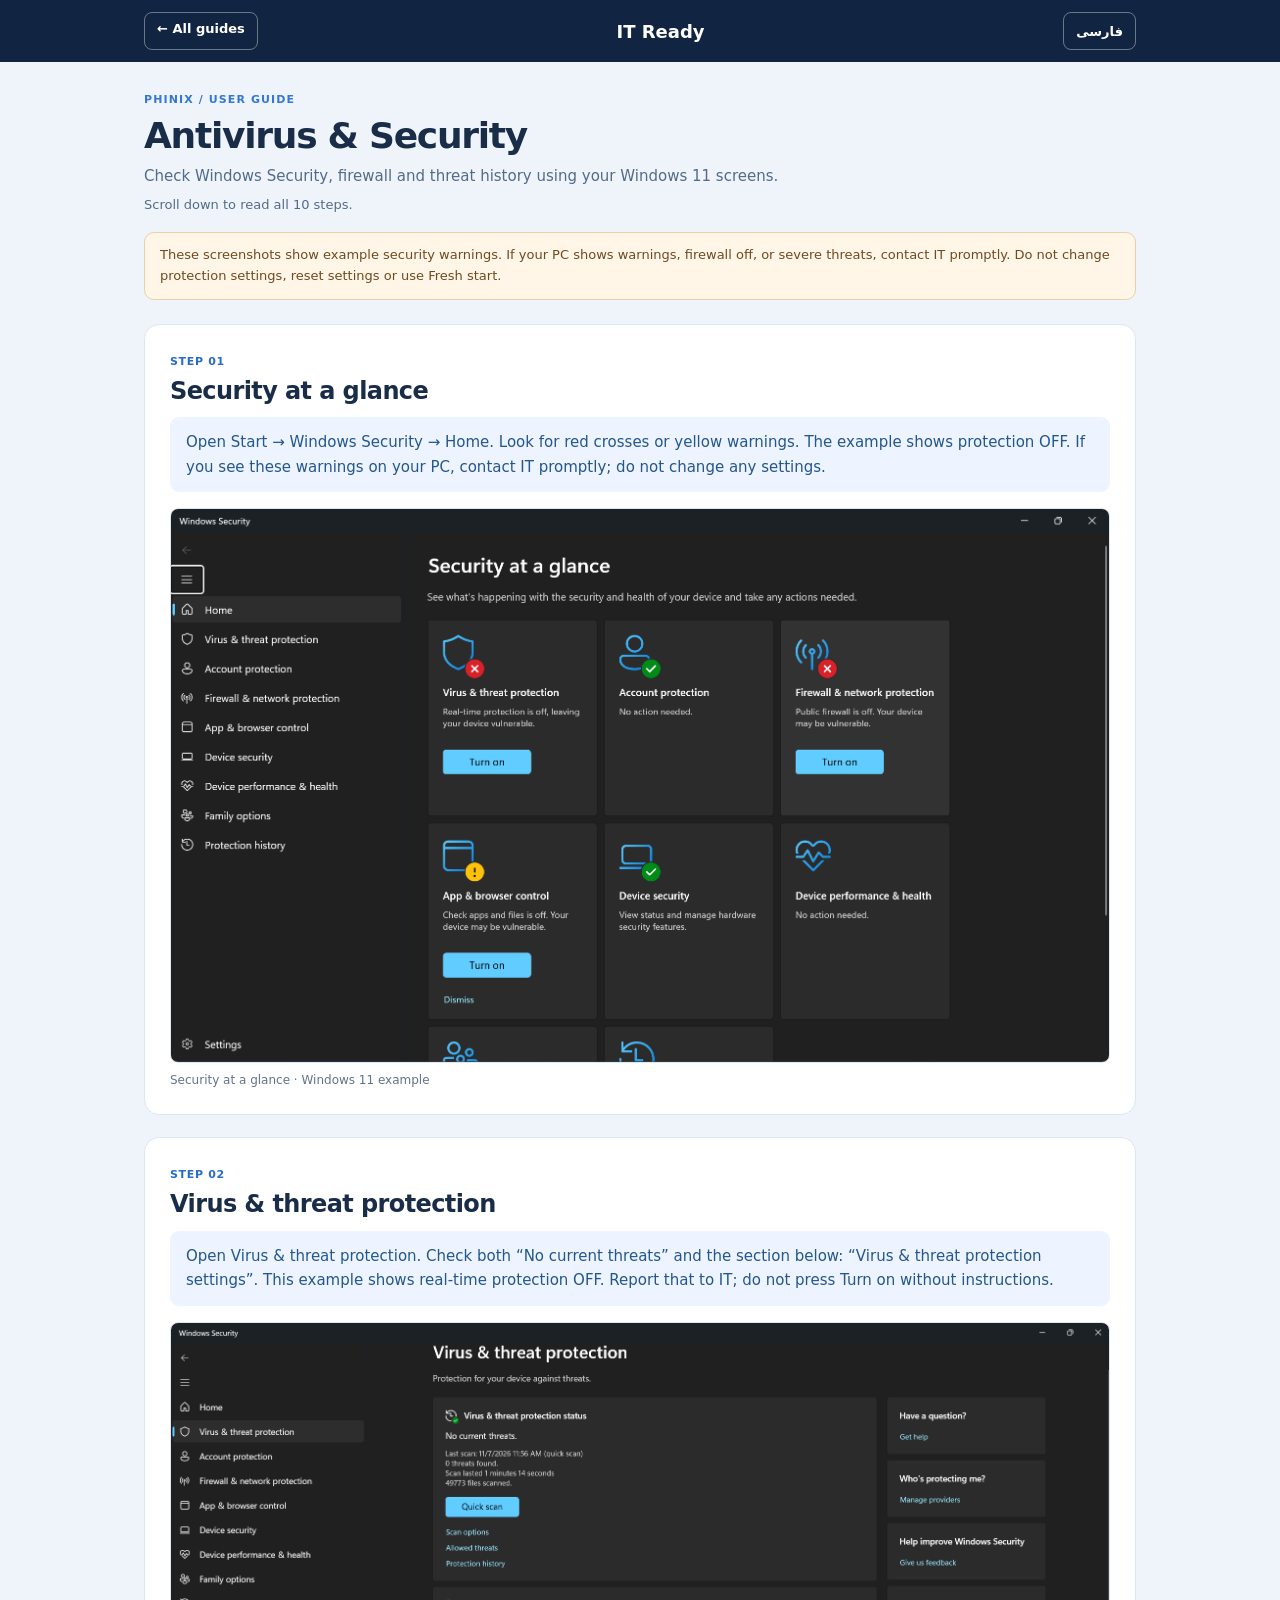
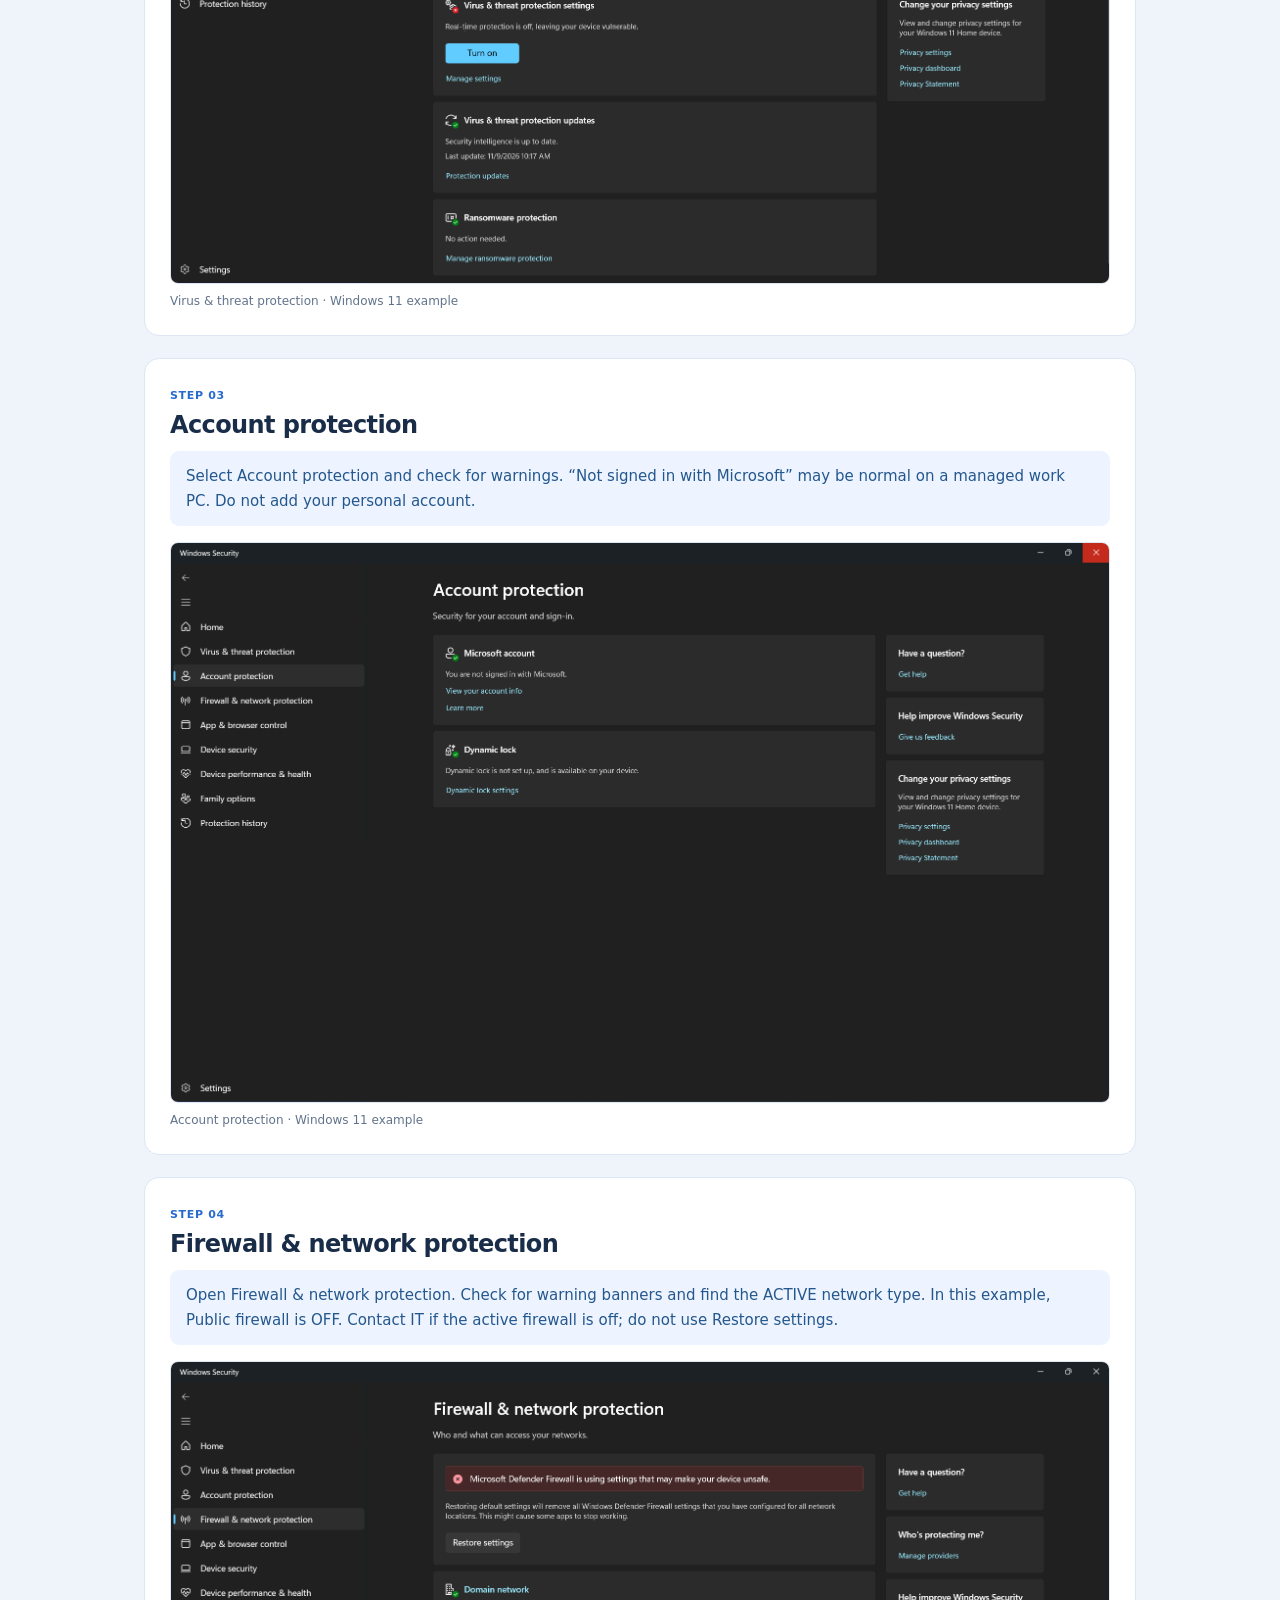
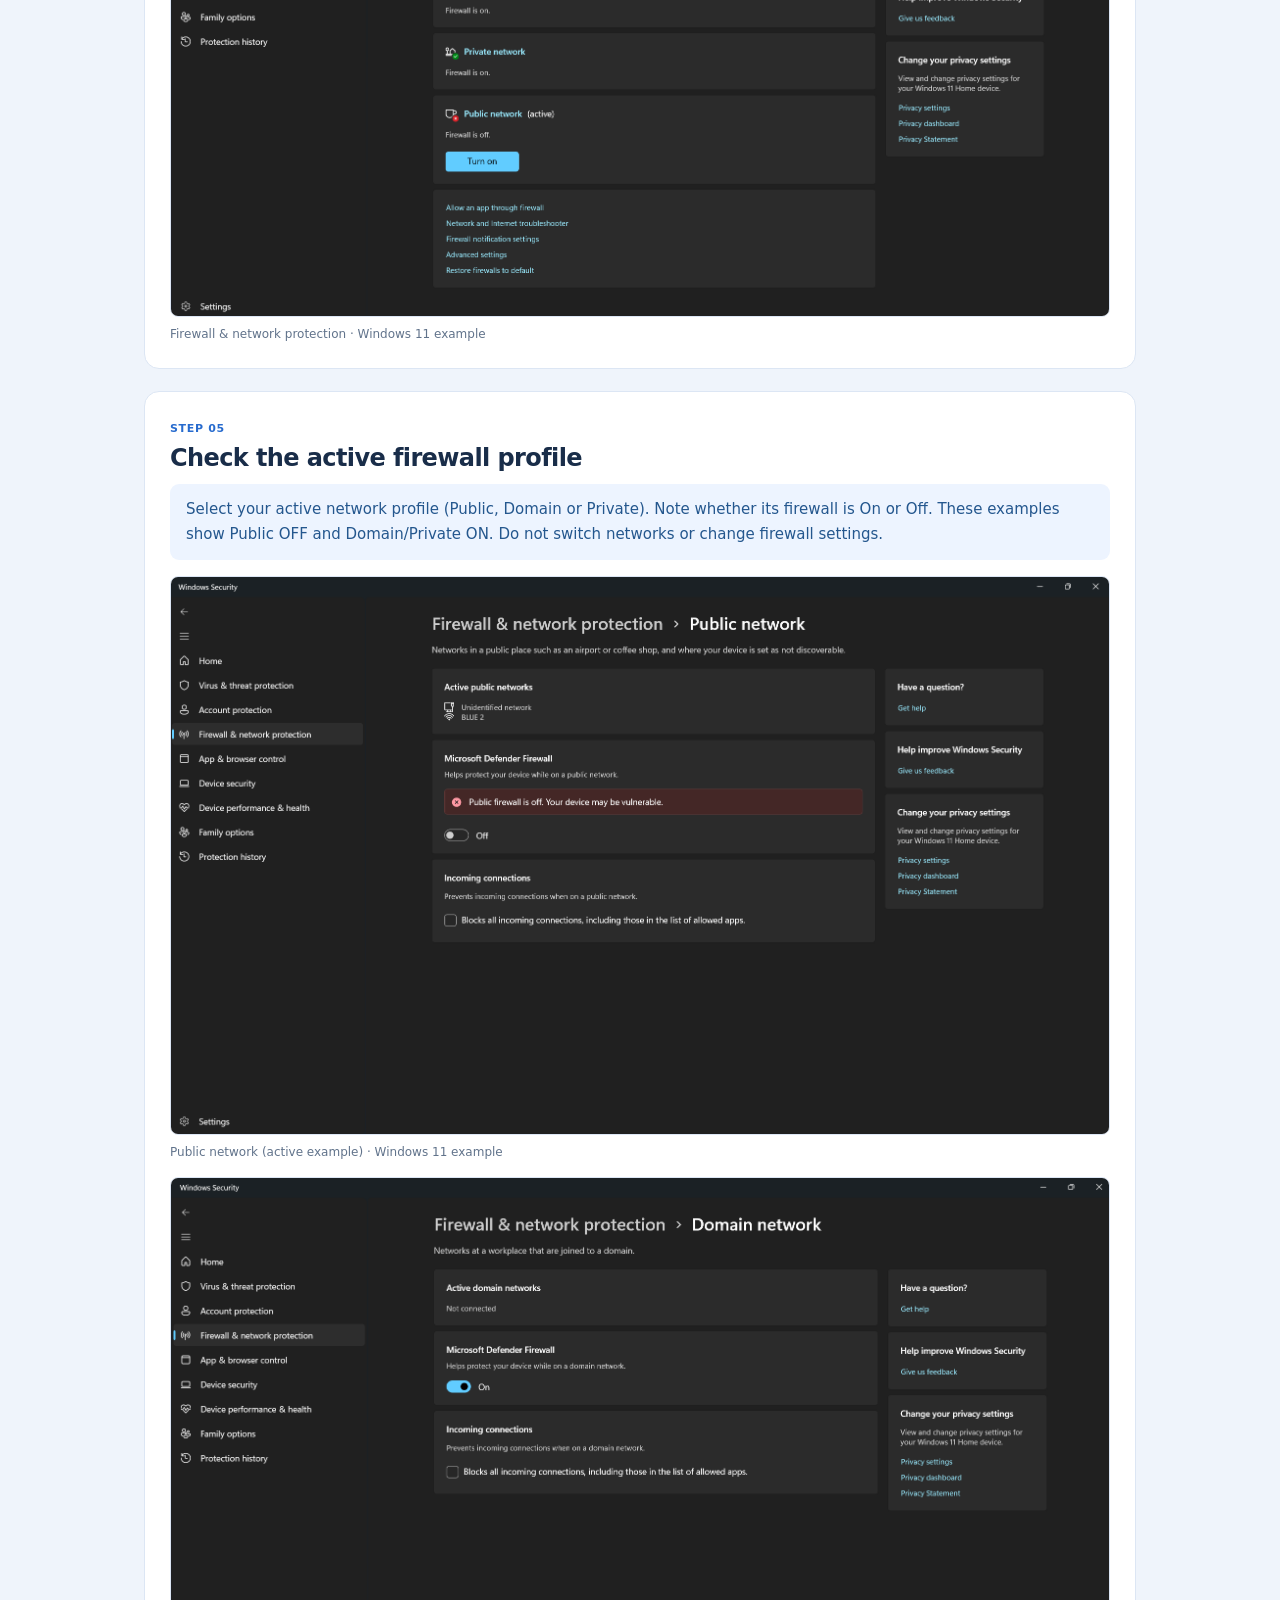
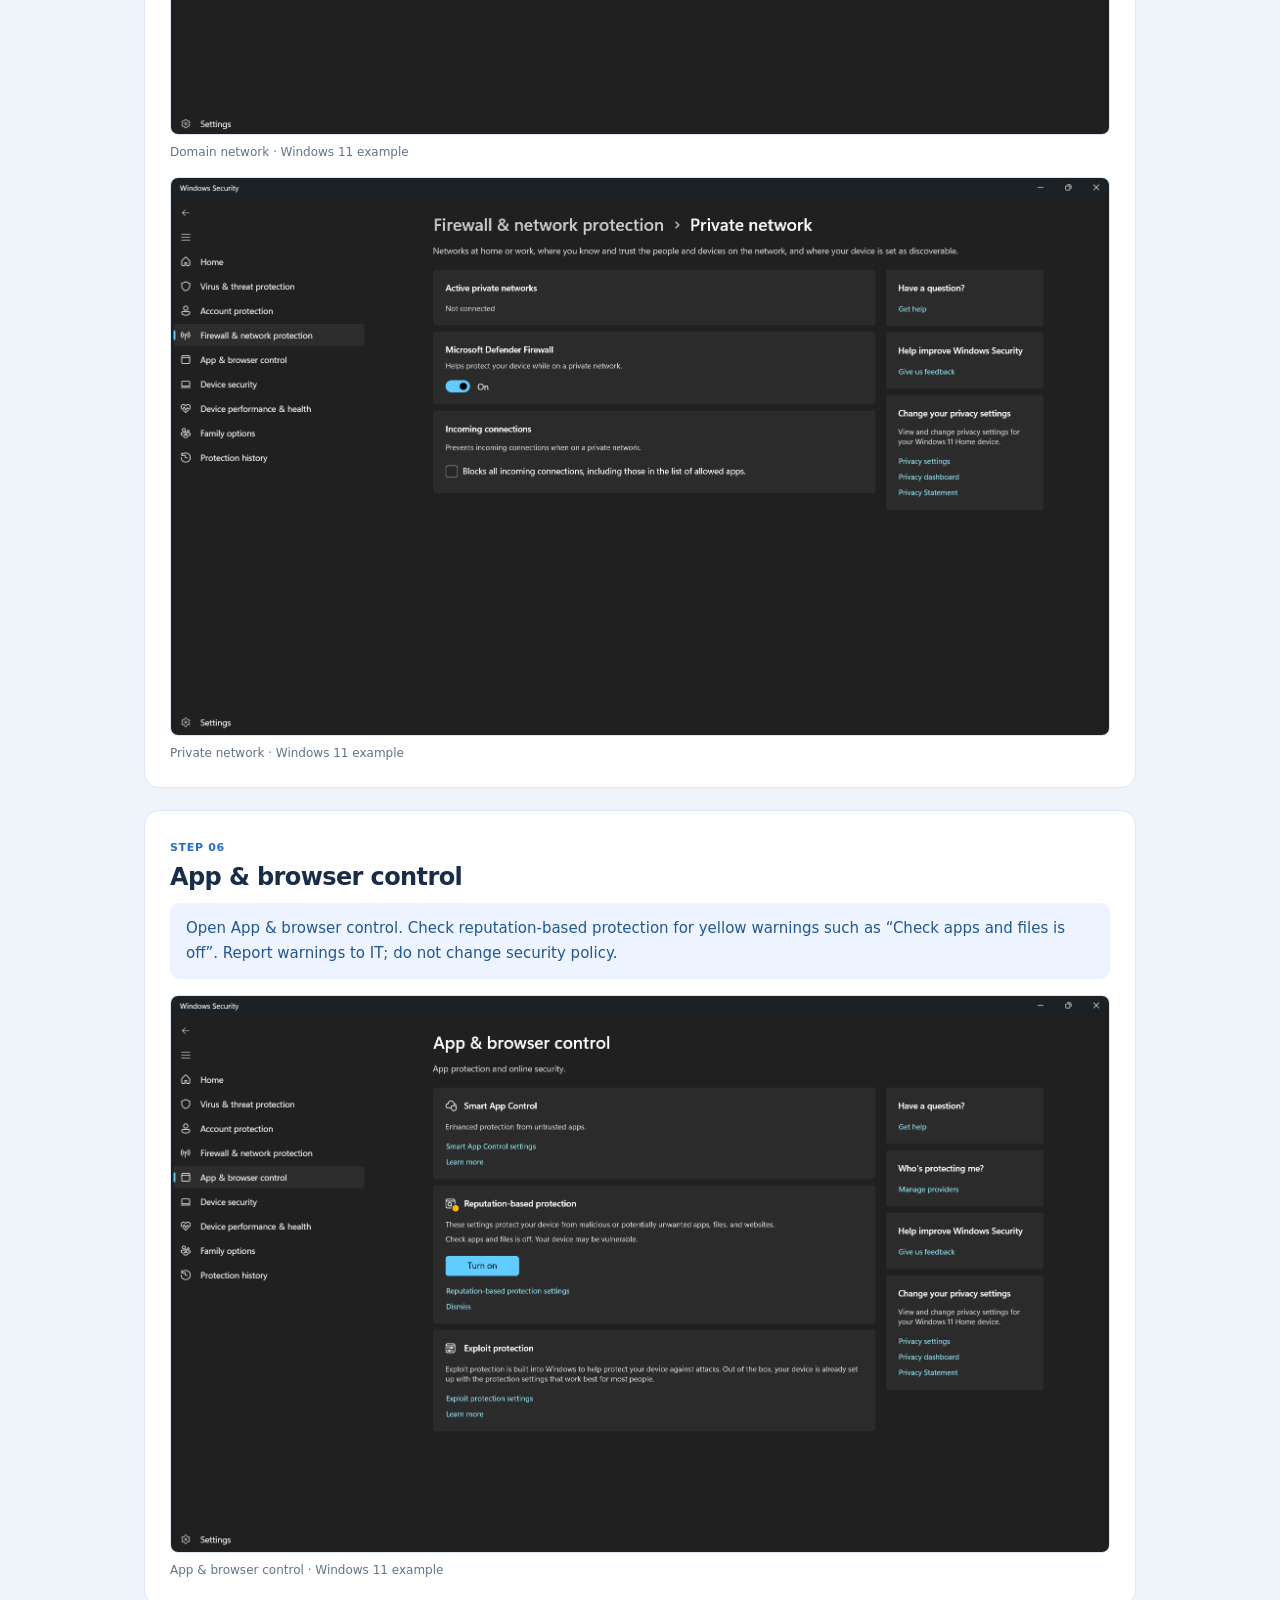
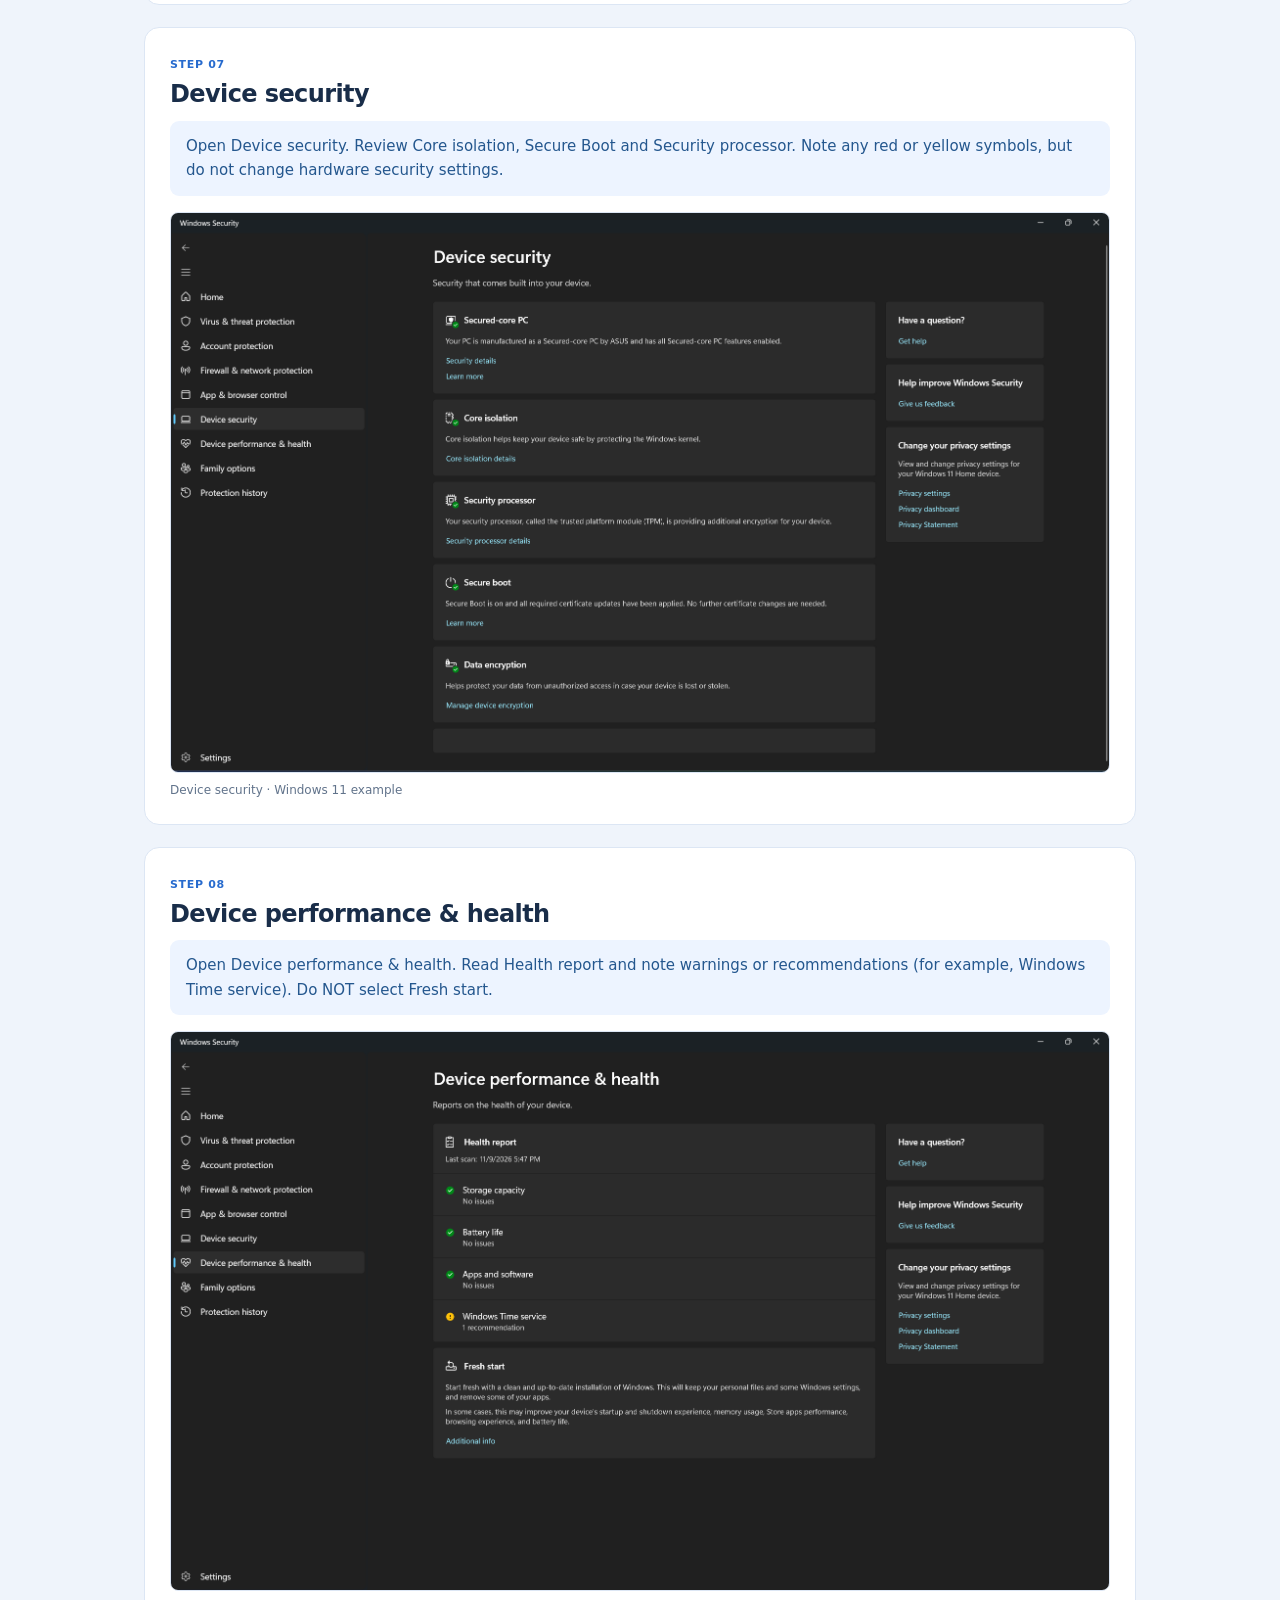
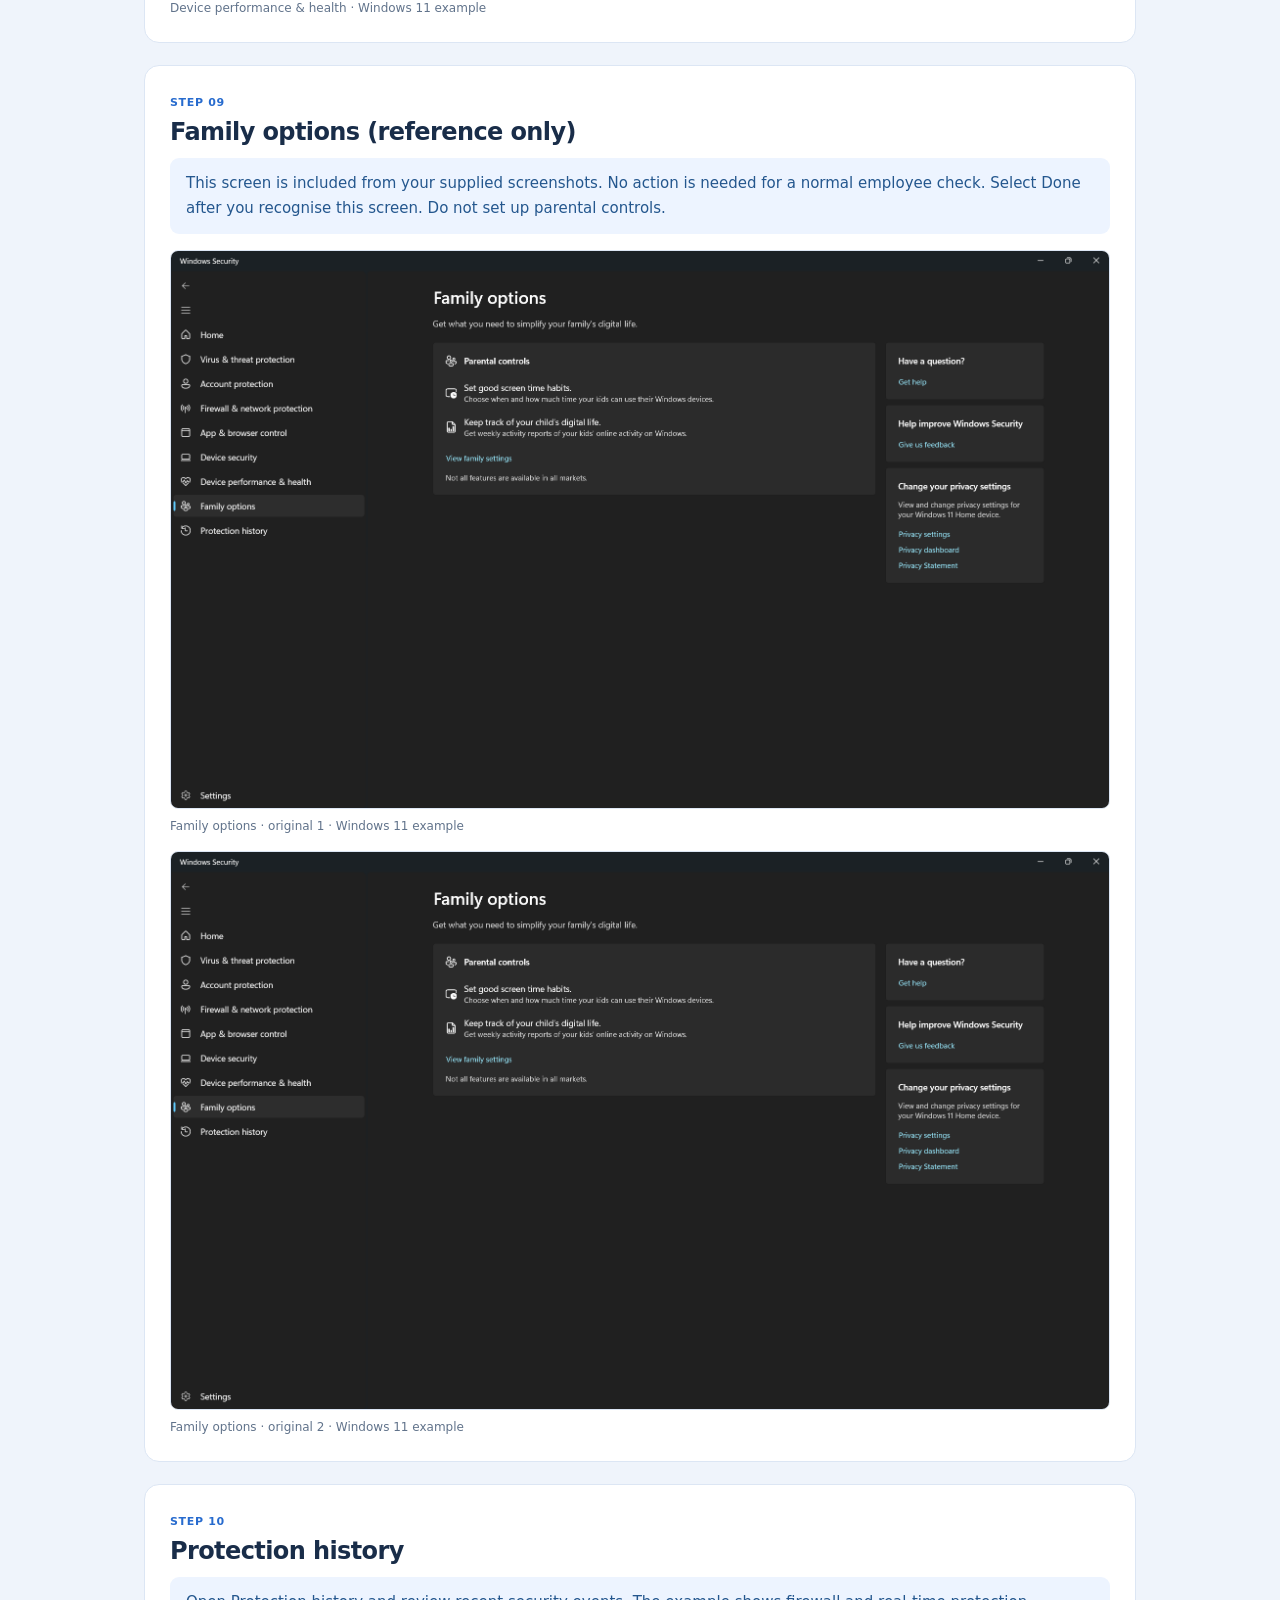
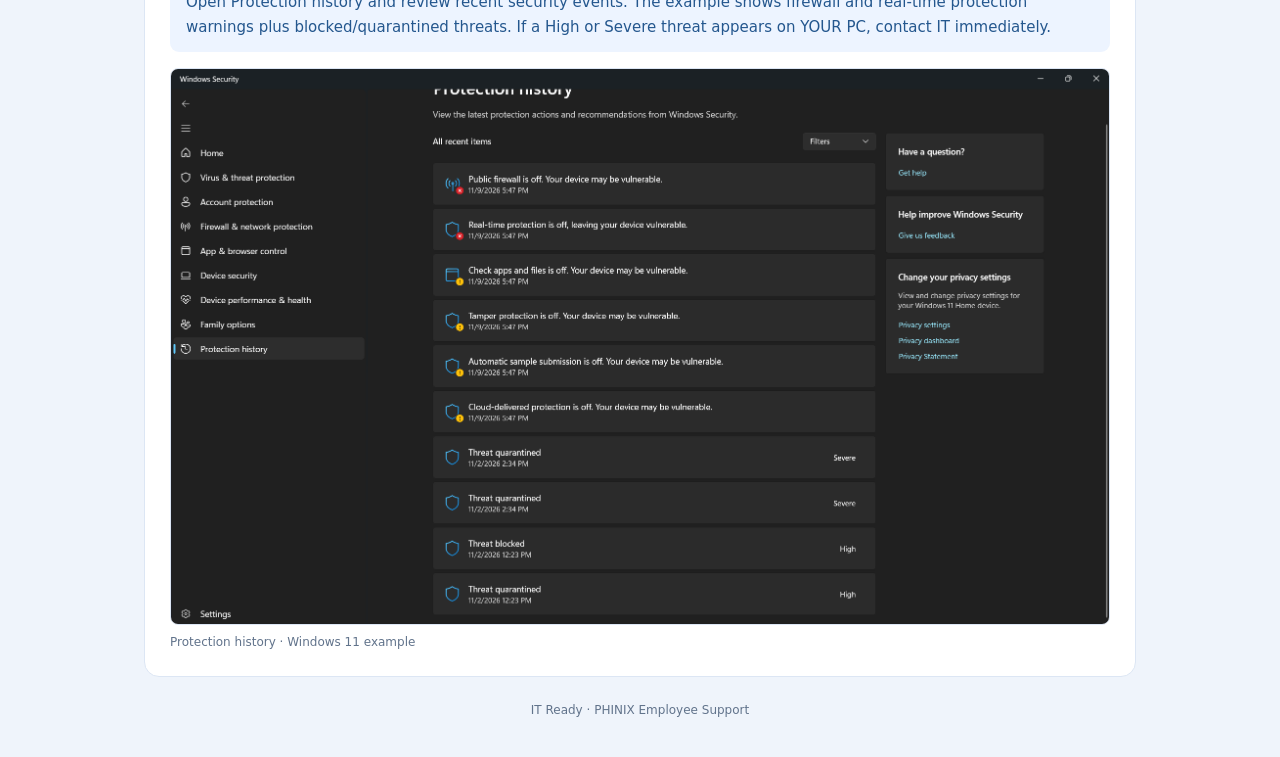
==== defender.html @ 5a4991f9 "Make Outlook and Antivirus continuous bilingual guides and compact the original homepage" ====
<!doctype html>
<html lang="en" dir="ltr">
<head>
<meta charset="utf-8">
<meta name="viewport" content="width=device-width,initial-scale=1">
<meta name="theme-color" content="#112543">
<title>Antivirus &amp; Security · IT Ready</title>
<link rel="icon" href="./favicon.svg" type="image/svg+xml">
<link rel="stylesheet" href="./reading-guide.css?v=20261110-reading">
<script src="./reading-guide.js?v=20261110-reading" defer></script>
</head>
<body>
<header class="top"><div class="topinner">
  <a class="backlink" href="./?v=20261110-reading" data-en="← All guides" data-fa="همه راهنماها →">← All guides</a>
  <span class="topbrand">IT Ready</span>
  <button type="button" id="localeBtn" class="toggle" aria-label="Switch to Farsi">فارسی</button>
</div></header>
<main class="wrap">
  <div class="pagelead">
    <span class="eyebrow" data-en="PHINIX / USER GUIDE" data-fa="PHINIX / راهنمای کاربران">PHINIX / USER GUIDE</span>
    <h1 class="" data-en="Antivirus &amp; Security" data-fa="آنتی ویروس و امنیت ویندوز">Antivirus &amp; Security</h1>
    <p class="subtitle" data-en="Check Windows Security, firewall and threat history using your Windows 11 screens." data-fa="بررسی امنیت ویندوز، فایروال و سابقه تهدیدها با تصاویر واقعی ویندوز ۱۱">Check Windows Security, firewall and threat history using your Windows 11 screens.</p>
    <p class="reading-note" data-en="Scroll down to read all 10 steps." data-fa="برای خواندن همه 10 مرحله، صفحه را به پایین پیمایش کنید.">Scroll down to read all 10 steps.</p>
    <p class="security-note" data-en="These screenshots show example security warnings. If your PC shows warnings, firewall off, or severe threats, contact IT promptly. Do not change protection settings, reset settings or use Fresh start." data-fa="این تصاویر نمونه هشدارهای امنیتی هستند. اگر دستگاه شما هشدار، فایروال خاموش یا تهدید شدید نشان می‌دهد، سریعاً با IT تماس بگیرید. تنظیمات حفاظت را تغییر ندهید، تنظیمات را بازنشانی نکنید و از Fresh start استفاده نکنید.">These screenshots show example security warnings. If your PC shows warnings, firewall off, or severe threats, contact IT promptly. Do not change protection settings, reset settings or use Fresh start.</p>
  </div>
  <section class="guide-step" aria-labelledby="step-1">
  <span class="step-number" data-en="STEP 01" data-fa="مرحله 1">STEP 01</span>
  <h2 id="step-1" data-en="Security at a glance" data-fa="نمای کلی امنیت">Security at a glance</h2>
  <p class="step-action" data-en="Open Start → Windows Security → Home. Look for red crosses or yellow warnings. The example shows protection OFF. If you see these warnings on your PC, contact IT promptly; do not change any settings." data-fa="از Start برنامه Windows Security را باز کنید و به Home بروید. ضربدر قرمز و هشدار زرد را بررسی کنید. در این تصویر حفاظت خاموش است. اگر این هشدارها را روی دستگاه خود می‌بینید، سریعاً به IT اطلاع دهید و هیچ تنظیمی را تغییر ندهید.">Open Start → Windows Security → Home. Look for red crosses or yellow warnings. The example shows protection OFF. If you see these warnings on your PC, contact IT promptly; do not change any settings.</p>
  
  <figure>
  <img class="screenshot" src="./guide-images/defender-0.webp" alt="Security at a glance" data-alt-en="Security at a glance" data-alt-fa="نمای کلی امنیت" width="1915" height="1129" decoding="async">
  <figcaption class="" data-en="Security at a glance · Windows 11 example" data-fa="نمای کلی امنیت · نمونه ویندوز ۱۱">Security at a glance · Windows 11 example</figcaption>
</figure>
</section>
<section class="guide-step" aria-labelledby="step-2">
  <span class="step-number" data-en="STEP 02" data-fa="مرحله 2">STEP 02</span>
  <h2 id="step-2" data-en="Virus &amp; threat protection" data-fa="حفاظت در برابر ویروس">Virus &amp; threat protection</h2>
  <p class="step-action" data-en="Open Virus &amp; threat protection. Check both “No current threats” and the section below: “Virus &amp; threat protection settings”. This example shows real-time protection OFF. Report that to IT; do not press Turn on without instructions." data-fa="بخش Virus &amp; threat protection را باز کنید. هم «No current threats» و هم بخش «Virus &amp; threat protection settings» را بررسی کنید. در تصویر، Real-time protection خاموش است. به IT گزارش دهید و بدون راهنمایی گزینه Turn on را نزنید.">Open Virus &amp; threat protection. Check both “No current threats” and the section below: “Virus &amp; threat protection settings”. This example shows real-time protection OFF. Report that to IT; do not press Turn on without instructions.</p>
  
  <figure>
  <img class="screenshot" src="./guide-images/defender-1.webp" alt="Virus &amp; threat protection" data-alt-en="Virus &amp; threat protection" data-alt-fa="حفاظت در برابر ویروس" width="1911" height="1140" decoding="async">
  <figcaption class="" data-en="Virus &amp; threat protection · Windows 11 example" data-fa="حفاظت در برابر ویروس · نمونه ویندوز ۱۱">Virus &amp; threat protection · Windows 11 example</figcaption>
</figure>
</section>
<section class="guide-step" aria-labelledby="step-3">
  <span class="step-number" data-en="STEP 03" data-fa="مرحله 3">STEP 03</span>
  <h2 id="step-3" data-en="Account protection" data-fa="امنیت حساب کاربری">Account protection</h2>
  <p class="step-action" data-en="Select Account protection and check for warnings. “Not signed in with Microsoft” may be normal on a managed work PC. Do not add your personal account." data-fa="Account protection را باز کنید و هشدارها را بررسی کنید. پیام «Not signed in with Microsoft» ممکن است در سیستم سازمانی عادی باشد. حساب شخصی اضافه نکنید.">Select Account protection and check for warnings. “Not signed in with Microsoft” may be normal on a managed work PC. Do not add your personal account.</p>
  
  <figure>
  <img class="screenshot" src="./guide-images/defender-2.webp" alt="Account protection" data-alt-en="Account protection" data-alt-fa="امنیت حساب کاربری" width="1917" height="1141" decoding="async">
  <figcaption class="" data-en="Account protection · Windows 11 example" data-fa="امنیت حساب کاربری · نمونه ویندوز ۱۱">Account protection · Windows 11 example</figcaption>
</figure>
</section>
<section class="guide-step" aria-labelledby="step-4">
  <span class="step-number" data-en="STEP 04" data-fa="مرحله 4">STEP 04</span>
  <h2 id="step-4" data-en="Firewall &amp; network protection" data-fa="فایروال و حفاظت شبکه">Firewall &amp; network protection</h2>
  <p class="step-action" data-en="Open Firewall &amp; network protection. Check for warning banners and find the ACTIVE network type. In this example, Public firewall is OFF. Contact IT if the active firewall is off; do not use Restore settings." data-fa="بخش Firewall &amp; network protection را باز کنید. هشدارها و نوع شبکه فعال را بررسی کنید. در این تصویر فایروال Public خاموش است. در صورت خاموش بودن فایروال فعال به IT اطلاع دهید؛ Restore settings را انتخاب نکنید.">Open Firewall &amp; network protection. Check for warning banners and find the ACTIVE network type. In this example, Public firewall is OFF. Contact IT if the active firewall is off; do not use Restore settings.</p>
  
  <figure>
  <img class="screenshot" src="./guide-images/defender-3.webp" alt="Firewall &amp; network protection" data-alt-en="Firewall &amp; network protection" data-alt-fa="فایروال و حفاظت شبکه" width="1917" height="1132" decoding="async">
  <figcaption class="" data-en="Firewall &amp; network protection · Windows 11 example" data-fa="فایروال و حفاظت شبکه · نمونه ویندوز ۱۱">Firewall &amp; network protection · Windows 11 example</figcaption>
</figure>
</section>
<section class="guide-step" aria-labelledby="step-5">
  <span class="step-number" data-en="STEP 05" data-fa="مرحله 5">STEP 05</span>
  <h2 id="step-5" data-en="Check the active firewall profile" data-fa="بررسی فایروال شبکه فعال">Check the active firewall profile</h2>
  <p class="step-action" data-en="Select your active network profile (Public, Domain or Private). Note whether its firewall is On or Off. These examples show Public OFF and Domain/Private ON. Do not switch networks or change firewall settings." data-fa="پروفایل شبکه فعال (Public، Domain یا Private) را بررسی کنید و روشن یا خاموش بودن فایروال را یادداشت کنید. در تصاویر Public خاموش و Domain/Private روشن است. شبکه یا تنظیمات فایروال را تغییر ندهید.">Select your active network profile (Public, Domain or Private). Note whether its firewall is On or Off. These examples show Public OFF and Domain/Private ON. Do not switch networks or change firewall settings.</p>
  
  <figure>
  <img class="screenshot" src="./guide-images/defender-6.webp" alt="Public network (active example)" data-alt-en="Public network (active example)" data-alt-fa="شبکه Public" width="1915" height="1138" decoding="async">
  <figcaption class="" data-en="Public network (active example) · Windows 11 example" data-fa="شبکه Public · نمونه ویندوز ۱۱">Public network (active example) · Windows 11 example</figcaption>
</figure>
<figure>
  <img class="screenshot" src="./guide-images/defender-4.webp" alt="Domain network" data-alt-en="Domain network" data-alt-fa="شبکه Domain" width="1911" height="1132" decoding="async">
  <figcaption class="" data-en="Domain network · Windows 11 example" data-fa="شبکه Domain · نمونه ویندوز ۱۱">Domain network · Windows 11 example</figcaption>
</figure>
<figure>
  <img class="screenshot" src="./guide-images/defender-5.webp" alt="Private network" data-alt-en="Private network" data-alt-fa="شبکه Private" width="1917" height="1138" decoding="async">
  <figcaption class="" data-en="Private network · Windows 11 example" data-fa="شبکه Private · نمونه ویندوز ۱۱">Private network · Windows 11 example</figcaption>
</figure>
</section>
<section class="guide-step" aria-labelledby="step-6">
  <span class="step-number" data-en="STEP 06" data-fa="مرحله 6">STEP 06</span>
  <h2 id="step-6" data-en="App &amp; browser control" data-fa="کنترل برنامه و مرورگر">App &amp; browser control</h2>
  <p class="step-action" data-en="Open App &amp; browser control. Check reputation-based protection for yellow warnings such as “Check apps and files is off”. Report warnings to IT; do not change security policy." data-fa="App &amp; browser control را باز کنید. هشدارهای زرد مثل «Check apps and files is off» را بررسی کنید. هشدارها را به IT گزارش دهید و تنظیمات امنیتی را تغییر ندهید.">Open App &amp; browser control. Check reputation-based protection for yellow warnings such as “Check apps and files is off”. Report warnings to IT; do not change security policy.</p>
  
  <figure>
  <img class="screenshot" src="./guide-images/defender-7.webp" alt="App &amp; browser control" data-alt-en="App &amp; browser control" data-alt-fa="کنترل برنامه و مرورگر" width="1917" height="1138" decoding="async">
  <figcaption class="" data-en="App &amp; browser control · Windows 11 example" data-fa="کنترل برنامه و مرورگر · نمونه ویندوز ۱۱">App &amp; browser control · Windows 11 example</figcaption>
</figure>
</section>
<section class="guide-step" aria-labelledby="step-7">
  <span class="step-number" data-en="STEP 07" data-fa="مرحله 7">STEP 07</span>
  <h2 id="step-7" data-en="Device security" data-fa="امنیت دستگاه">Device security</h2>
  <p class="step-action" data-en="Open Device security. Review Core isolation, Secure Boot and Security processor. Note any red or yellow symbols, but do not change hardware security settings." data-fa="Device security را باز کنید و Core isolation و Secure Boot و Security processor را بررسی کنید. نمادهای قرمز یا زرد را ثبت کنید اما تنظیمات امنیت سخت‌افزاری را تغییر ندهید.">Open Device security. Review Core isolation, Secure Boot and Security processor. Note any red or yellow symbols, but do not change hardware security settings.</p>
  
  <figure>
  <img class="screenshot" src="./guide-images/defender-8.webp" alt="Device security" data-alt-en="Device security" data-alt-fa="امنیت دستگاه" width="1917" height="1142" decoding="async">
  <figcaption class="" data-en="Device security · Windows 11 example" data-fa="امنیت دستگاه · نمونه ویندوز ۱۱">Device security · Windows 11 example</figcaption>
</figure>
</section>
<section class="guide-step" aria-labelledby="step-8">
  <span class="step-number" data-en="STEP 08" data-fa="مرحله 8">STEP 08</span>
  <h2 id="step-8" data-en="Device performance &amp; health" data-fa="عملکرد و سلامت دستگاه">Device performance &amp; health</h2>
  <p class="step-action" data-en="Open Device performance &amp; health. Read Health report and note warnings or recommendations (for example, Windows Time service). Do NOT select Fresh start." data-fa="Device performance &amp; health را باز کنید. Health report و هشدارهای آن مانند Windows Time service را بررسی کنید. گزینه Fresh start را انتخاب نکنید.">Open Device performance &amp; health. Read Health report and note warnings or recommendations (for example, Windows Time service). Do NOT select Fresh start.</p>
  
  <figure>
  <img class="screenshot" src="./guide-images/defender-9.webp" alt="Device performance &amp; health" data-alt-en="Device performance &amp; health" data-alt-fa="عملکرد و سلامت دستگاه" width="1917" height="1140" decoding="async">
  <figcaption class="" data-en="Device performance &amp; health · Windows 11 example" data-fa="عملکرد و سلامت دستگاه · نمونه ویندوز ۱۱">Device performance &amp; health · Windows 11 example</figcaption>
</figure>
</section>
<section class="guide-step" aria-labelledby="step-9">
  <span class="step-number" data-en="STEP 09" data-fa="مرحله 9">STEP 09</span>
  <h2 id="step-9" data-en="Family options (reference only)" data-fa="گزینه‌های خانواده (فقط برای آشنایی)">Family options (reference only)</h2>
  <p class="step-action" data-en="This screen is included from your supplied screenshots. No action is needed for a normal employee check. Select Done after you recognise this screen. Do not set up parental controls." data-fa="این صفحه از تصاویر ارسالی شما قرار داده شده است. برای بررسی عادی کارمندان نیازی به اقدامی نیست. پس از مشاهده، گزینه Done را انتخاب کنید. کنترل والدین را فعال نکنید.">This screen is included from your supplied screenshots. No action is needed for a normal employee check. Select Done after you recognise this screen. Do not set up parental controls.</p>
  
  <figure>
  <img class="screenshot" src="./guide-images/defender-10.webp" alt="Family options · original 1" data-alt-en="Family options · original 1" data-alt-fa="Family options · تصویر ۱" width="1917" height="1138" decoding="async">
  <figcaption class="" data-en="Family options · original 1 · Windows 11 example" data-fa="Family options · تصویر ۱ · نمونه ویندوز ۱۱">Family options · original 1 · Windows 11 example</figcaption>
</figure>
<figure>
  <img class="screenshot" src="./guide-images/defender-11.webp" alt="Family options · original 2" data-alt-en="Family options · original 2" data-alt-fa="Family options · تصویر ۲" width="1917" height="1138" decoding="async">
  <figcaption class="" data-en="Family options · original 2 · Windows 11 example" data-fa="Family options · تصویر ۲ · نمونه ویندوز ۱۱">Family options · original 2 · Windows 11 example</figcaption>
</figure>
</section>
<section class="guide-step" aria-labelledby="step-10">
  <span class="step-number" data-en="STEP 10" data-fa="مرحله 10">STEP 10</span>
  <h2 id="step-10" data-en="Protection history" data-fa="سابقه حفاظت">Protection history</h2>
  <p class="step-action" data-en="Open Protection history and review recent security events. The example shows firewall and real-time protection warnings plus blocked/quarantined threats. If a High or Severe threat appears on YOUR PC, contact IT immediately." data-fa="Protection history را باز کنید و رویدادهای اخیر امنیتی را بررسی کنید. تصویر شامل هشدار فایروال و آنتی‌ویروس و تهدیدهای مسدودشده است. اگر روی سیستم شما تهدید High یا Severe دیده شد، فوراً به IT اطلاع دهید.">Open Protection history and review recent security events. The example shows firewall and real-time protection warnings plus blocked/quarantined threats. If a High or Severe threat appears on YOUR PC, contact IT immediately.</p>
  
  <figure>
  <img class="screenshot" src="./guide-images/defender-12.webp" alt="Protection history" data-alt-en="Protection history" data-alt-fa="سابقه حفاظت" width="1917" height="1133" decoding="async">
  <figcaption class="" data-en="Protection history · Windows 11 example" data-fa="سابقه حفاظت · نمونه ویندوز ۱۱">Protection history · Windows 11 example</figcaption>
</figure>
</section>
  <footer class="footer" data-en="IT Ready · PHINIX Employee Support" data-fa="IT Ready · پشتیبانی کارکنان PHINIX">IT Ready · PHINIX Employee Support</footer>
</main>
</body>
</html>
---- reading-guide.css ----
:root {
  font-family: "Segoe UI", system-ui, -apple-system, sans-serif;
  color: #192d49;
  background: #eff4fb;
}
* { box-sizing: border-box; }
body { margin: 0; }
button { font: inherit; cursor: pointer; }
a { color: inherit; }
a:focus-visible, button:focus-visible { outline: 3px solid #80b6ff; outline-offset: 3px; }
.top { background: #112543; color: white; }
.topinner {
  max-width: 1040px; margin: auto; padding: 10px 24px; min-height: 62px;
  display: flex; align-items: center; justify-content: space-between; gap: 12px;
}
.topbrand { font-size: 18px; font-weight: 750; }
.backlink, .toggle {
  min-height: 38px; padding: 8px 12px; border: 1px solid #ffffff60;
  border-radius: 8px; background: transparent; color: white;
  text-decoration: none; font-size: 13px; font-weight: 650;
}
.backlink:hover, .toggle:hover { background: #ffffff16; }
.wrap { max-width: 1040px; margin: auto; padding: 26px 24px 40px; }
.pagelead { margin-bottom: 24px; }
.eyebrow { color: #3477d5; font-size: 11px; letter-spacing: .1em; font-weight: 750; }
h1 { font-size: clamp(27px, 3.6vw, 36px); line-height: 1.15; letter-spacing: -.035em; margin: 8px 0; }
.subtitle, .reading-note { color: #526b89; font-size: 15px; line-height: 1.6; margin: 0; }
.reading-note { margin-top: 7px; font-size: 13px; }
.security-note {
  color: #704a20; background: #fff6e7; border: 1px solid #ead0a8;
  padding: 12px 15px; border-radius: 10px; font-size: 13px; line-height: 1.6; margin-top: 16px;
}
.guide-step {
  margin: 0 0 22px; background: white; padding: 25px;
  border: 1px solid #dce6f4; border-radius: 15px;
}
.step-number { color: #276bce; font-size: 11px; letter-spacing: .06em; font-weight: 750; }
h2 { margin: 7px 0 10px; font-size: 24px; letter-spacing: -.025em; line-height: 1.3; }
.step-action {
  color: #24578e; font-size: 15px; line-height: 1.65;
  padding: 13px 16px; background: #edf4ff; border-radius: 9px; margin: 0 0 16px;
}
.optional { color: #617a97; font-size: 13px; line-height: 1.5; margin: -4px 0 16px; }
figure { margin: 16px 0 0; }
.screenshot {
  display: block; max-width: 100%; width: auto; height: auto; margin-inline: auto;
  border: 1px solid #dce6f4; border-radius: 8px;
}
figcaption { color: #61738b; font-size: 12px; line-height: 1.5; margin-top: 8px; }
.footer { color: #61738b; text-align: center; font-size: 12px; margin-top: 26px; }
@media (max-width: 680px) {
  .topinner { padding-inline: 14px; gap: 8px; }
  .backlink, .toggle { padding-inline: 9px; font-size: 12px; }
  .topbrand { font-size: 16px; }
  .wrap { padding: 21px 14px 30px; }
  .guide-step { padding: 17px; margin-bottom: 16px; }
  h2 { font-size: 22px; }
  .step-action { padding: 11px 12px; }
}
@media print {
  :root { background: white; color: black; }
  .top { display: none; }
  .wrap { max-width: none; padding: 0; }
  .guide-step { border: 0; padding: 0; margin-bottom: 25px; }
  h2, .step-action { break-after: avoid; }
  figure { break-inside: avoid; }
}
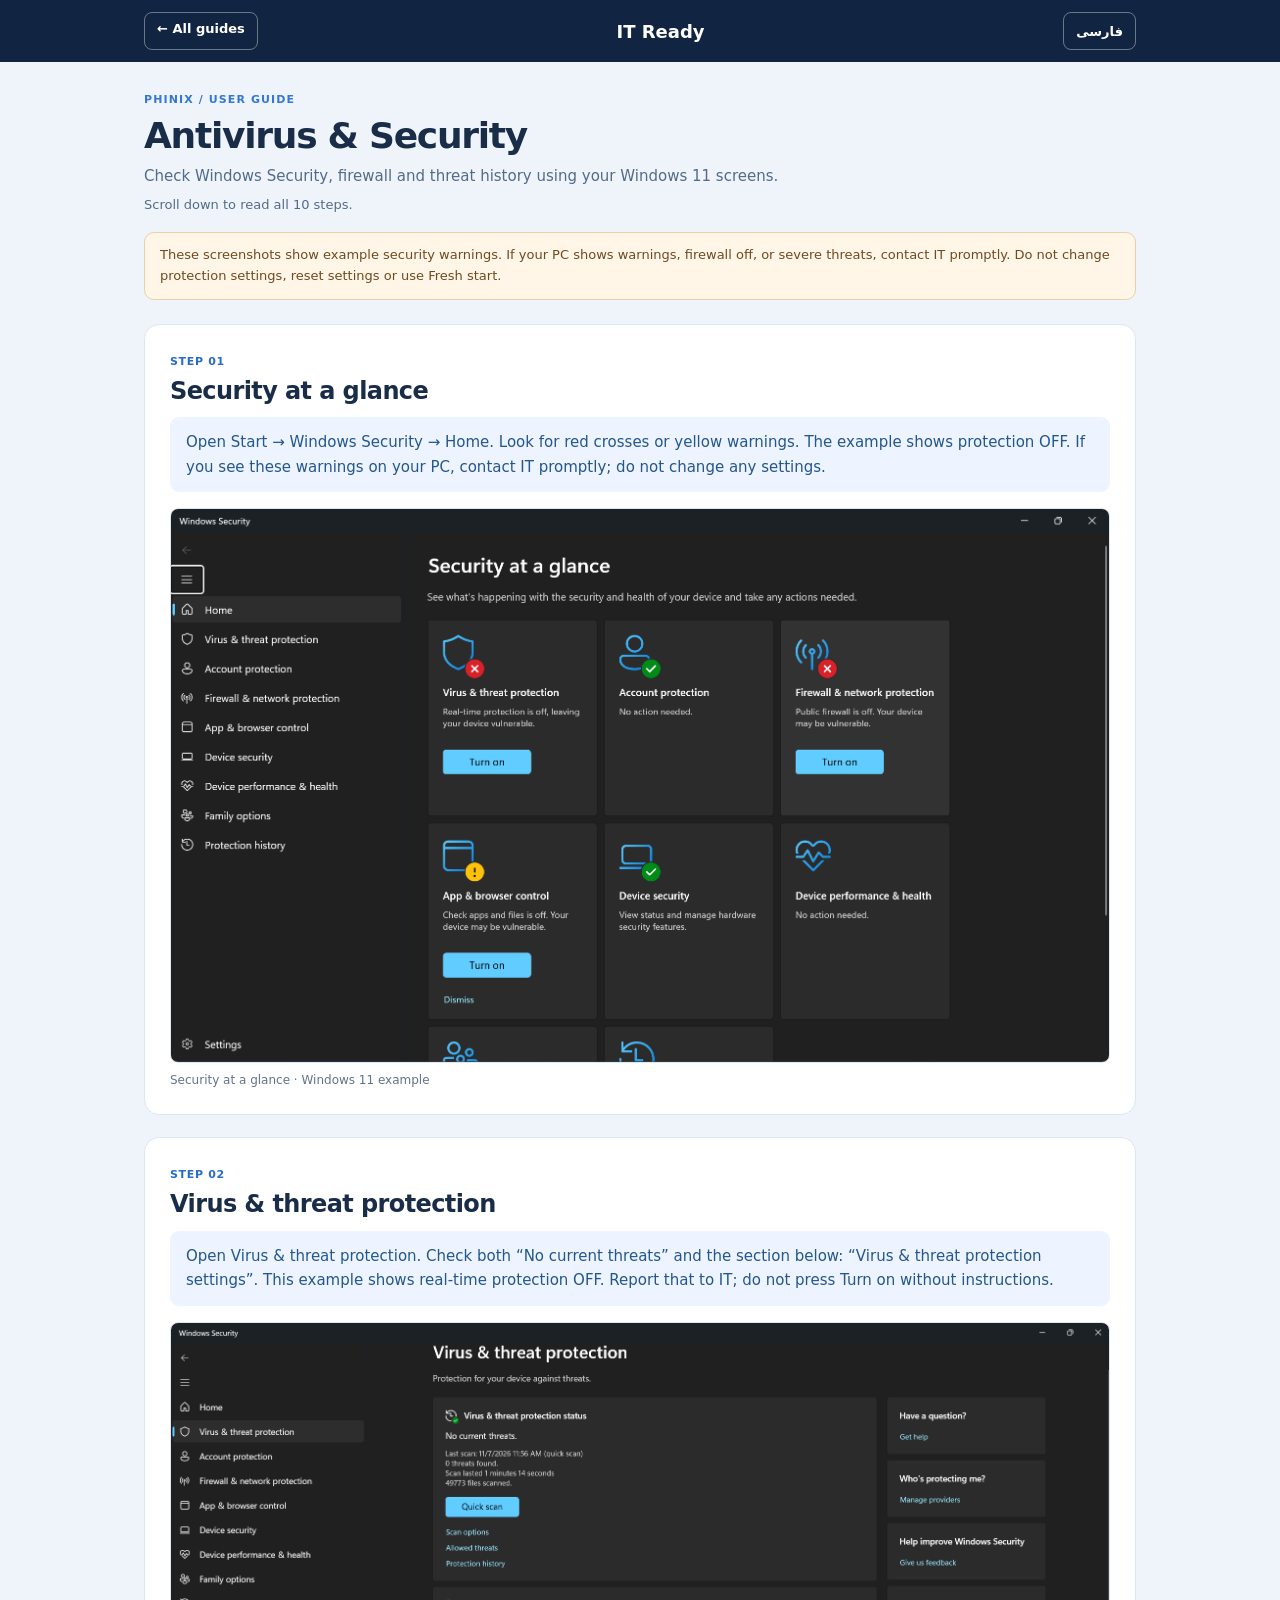
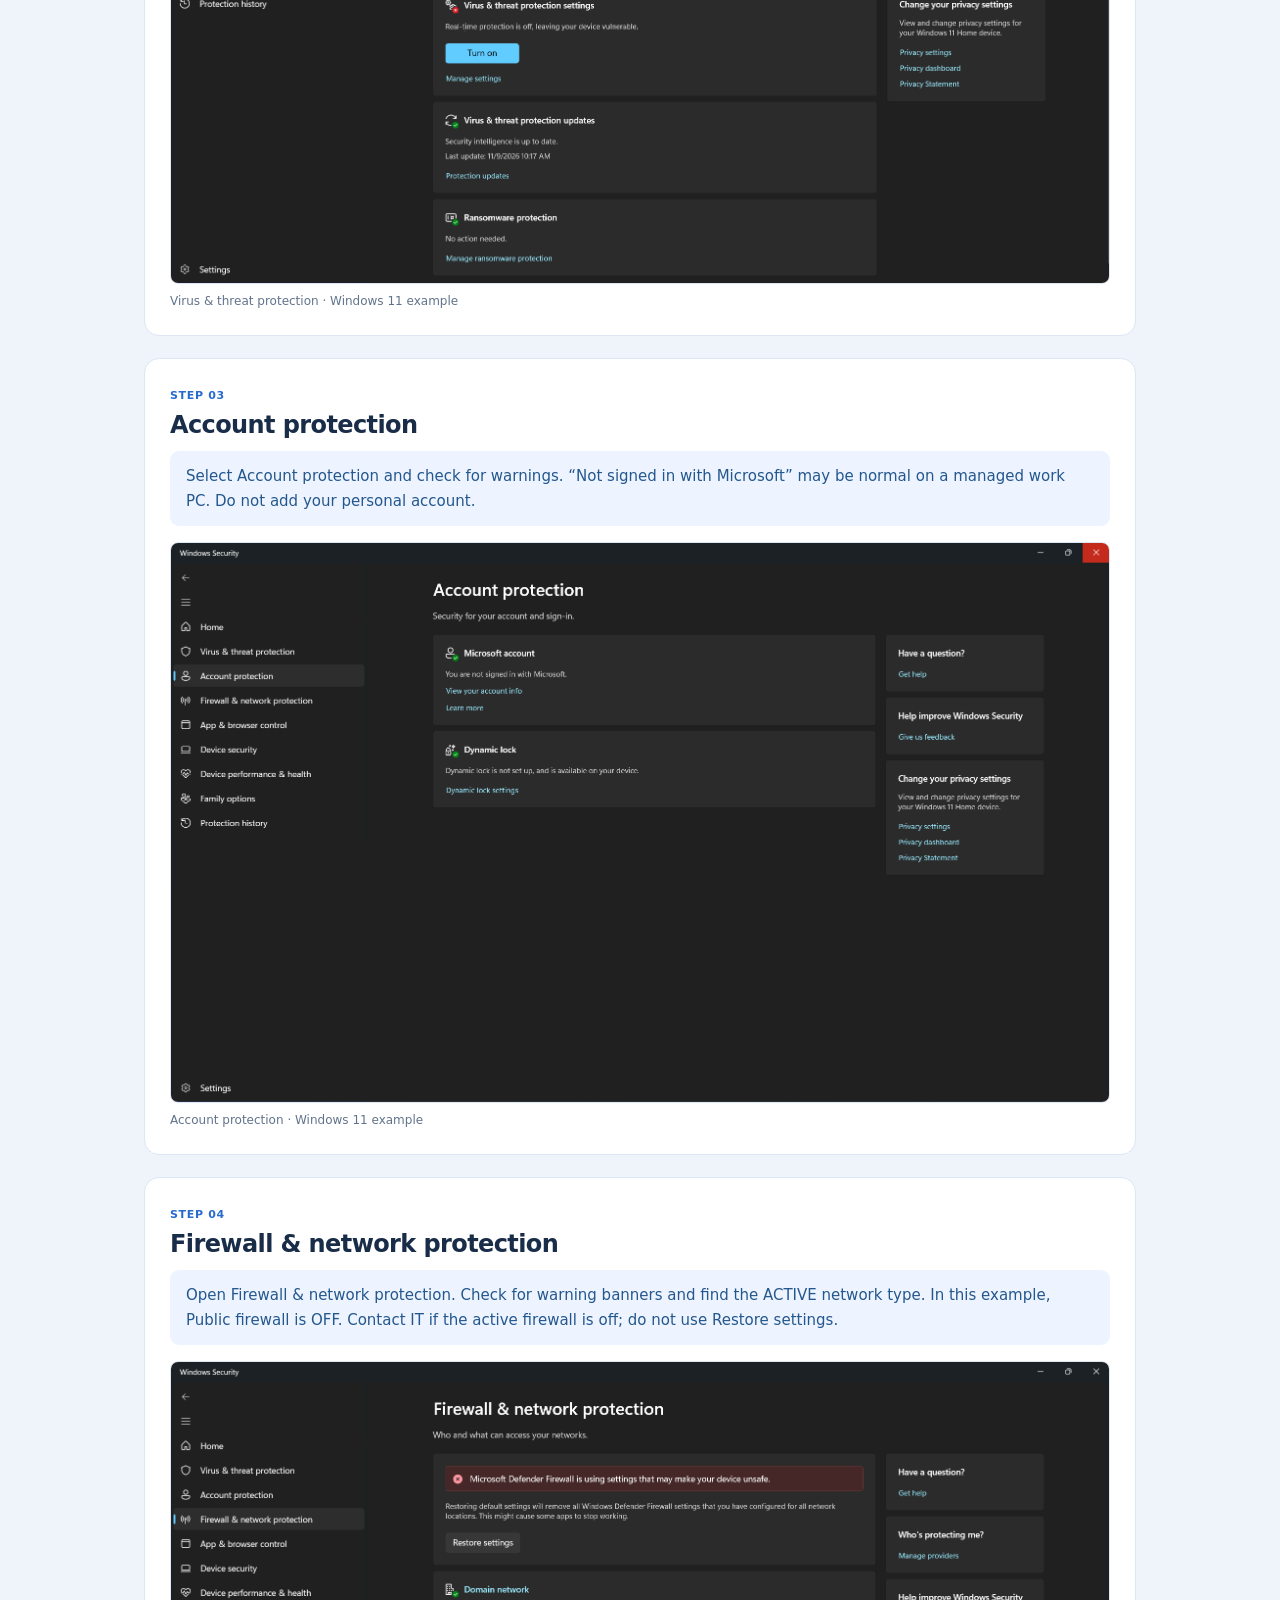
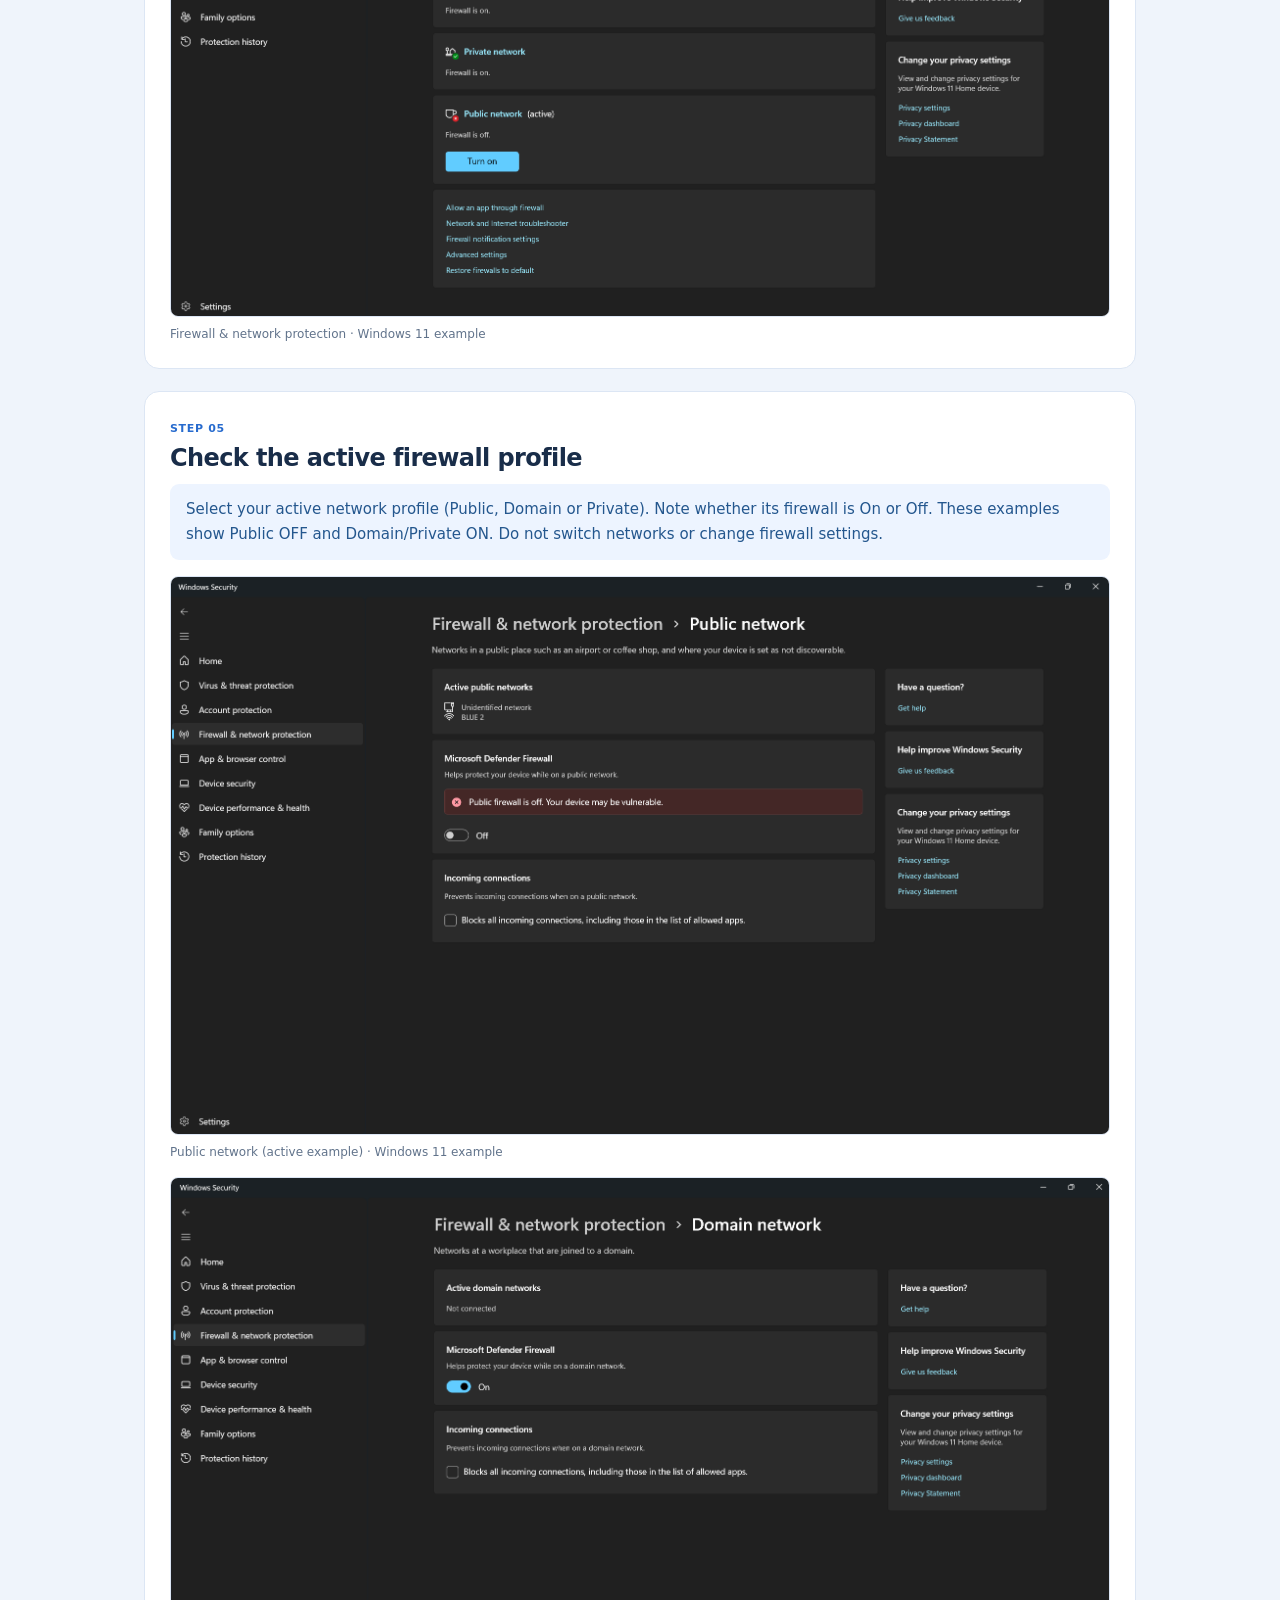
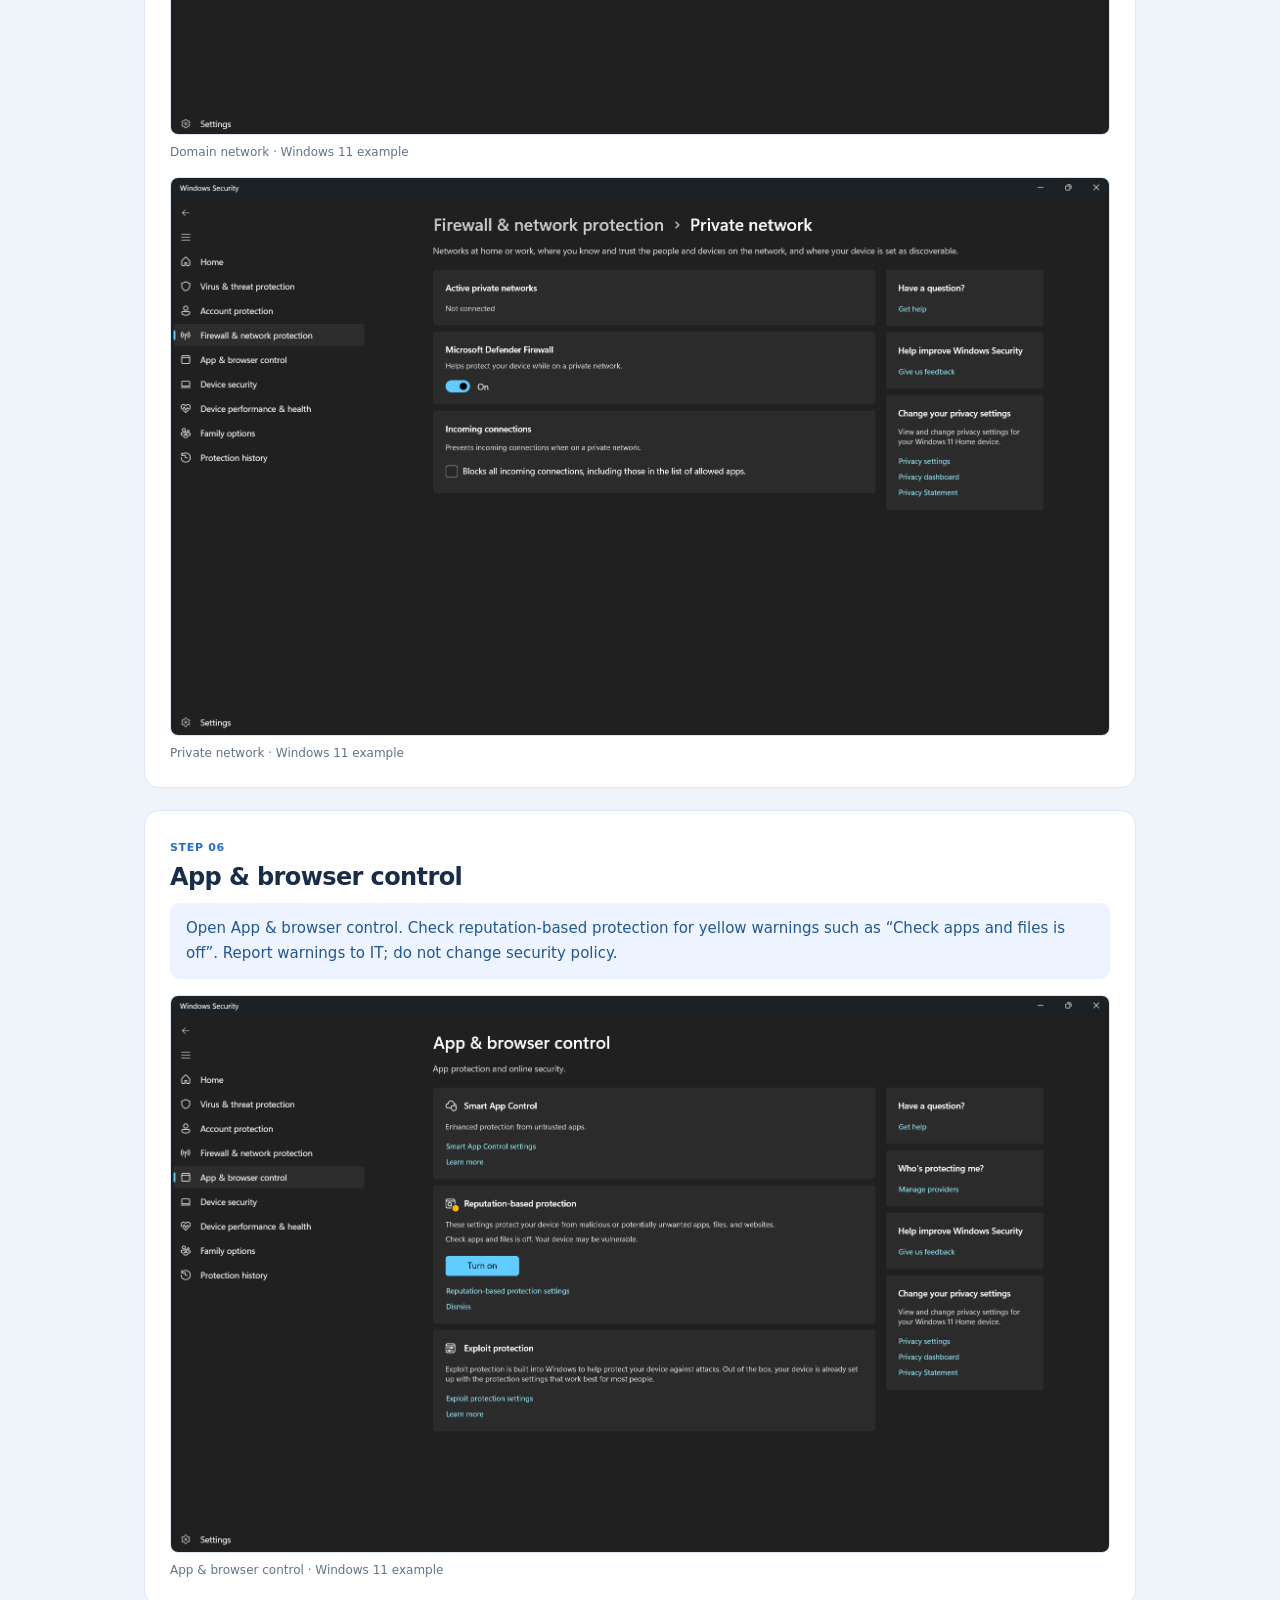
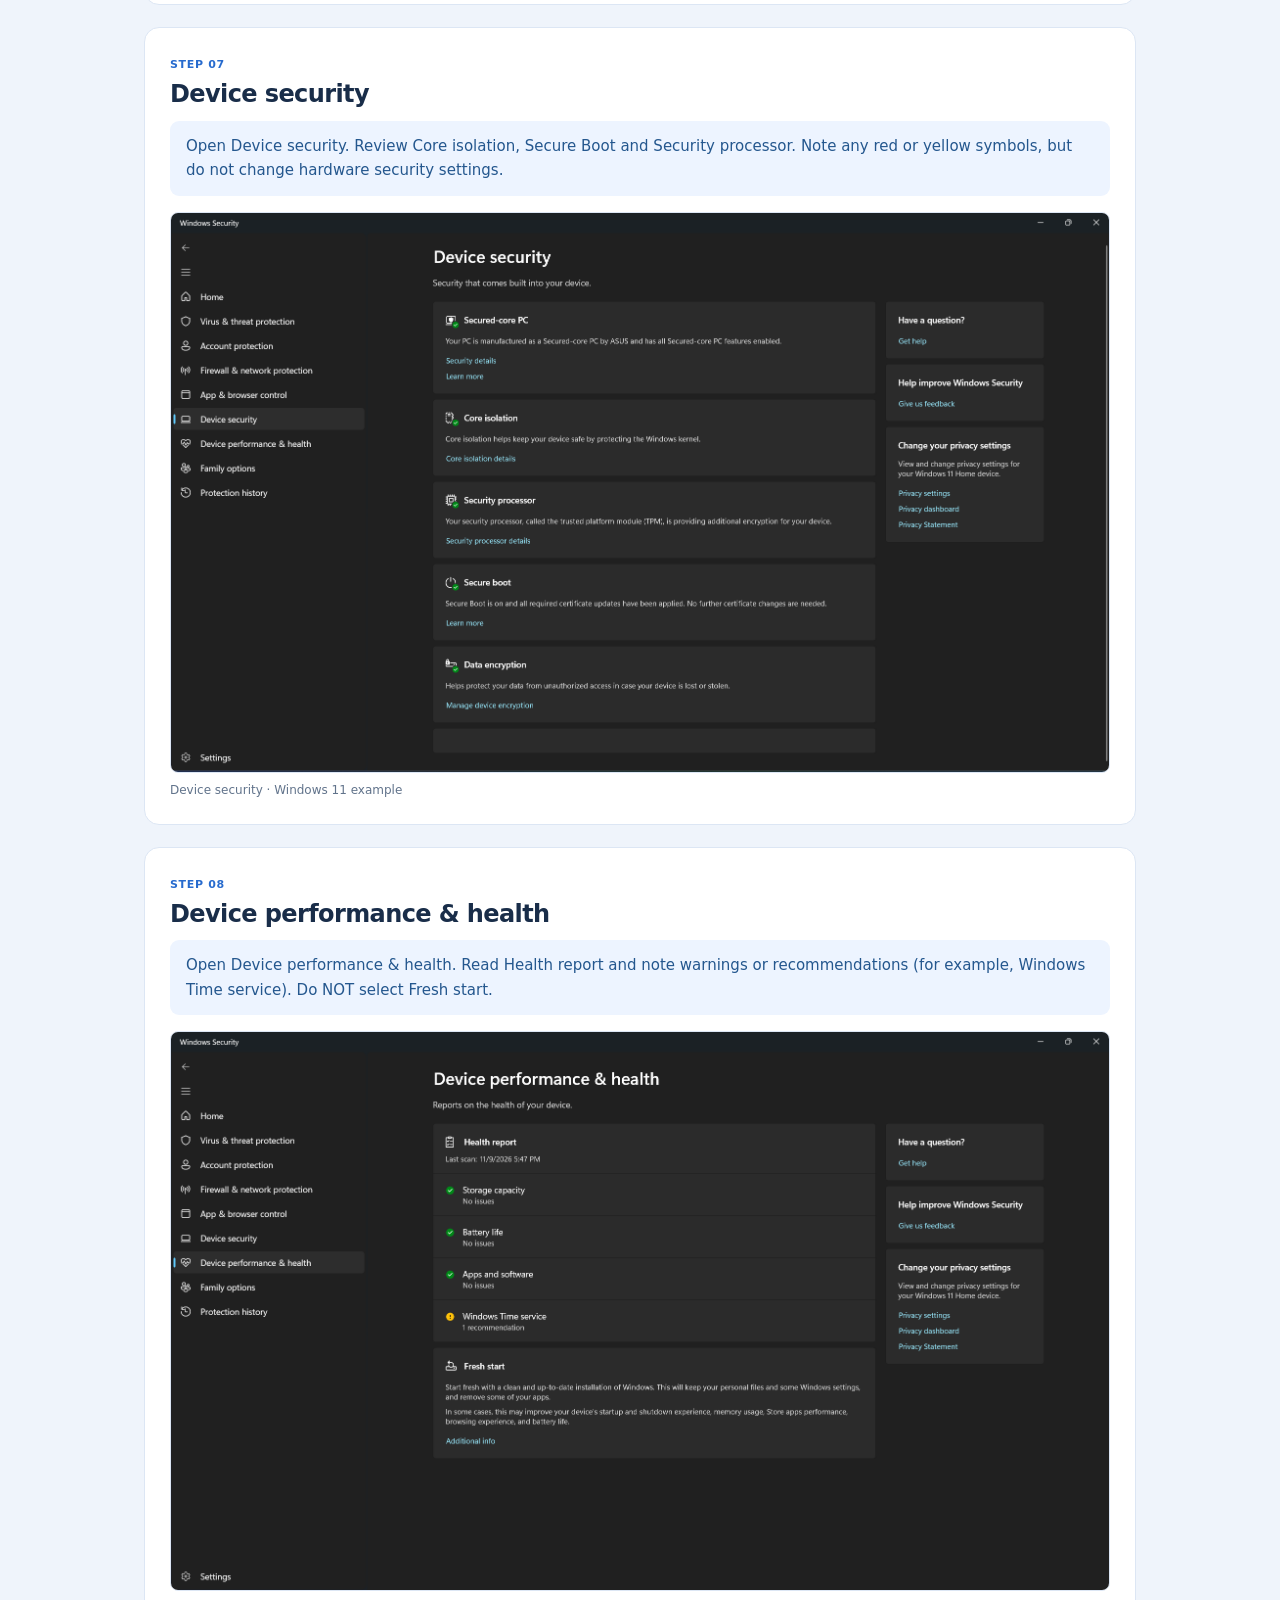
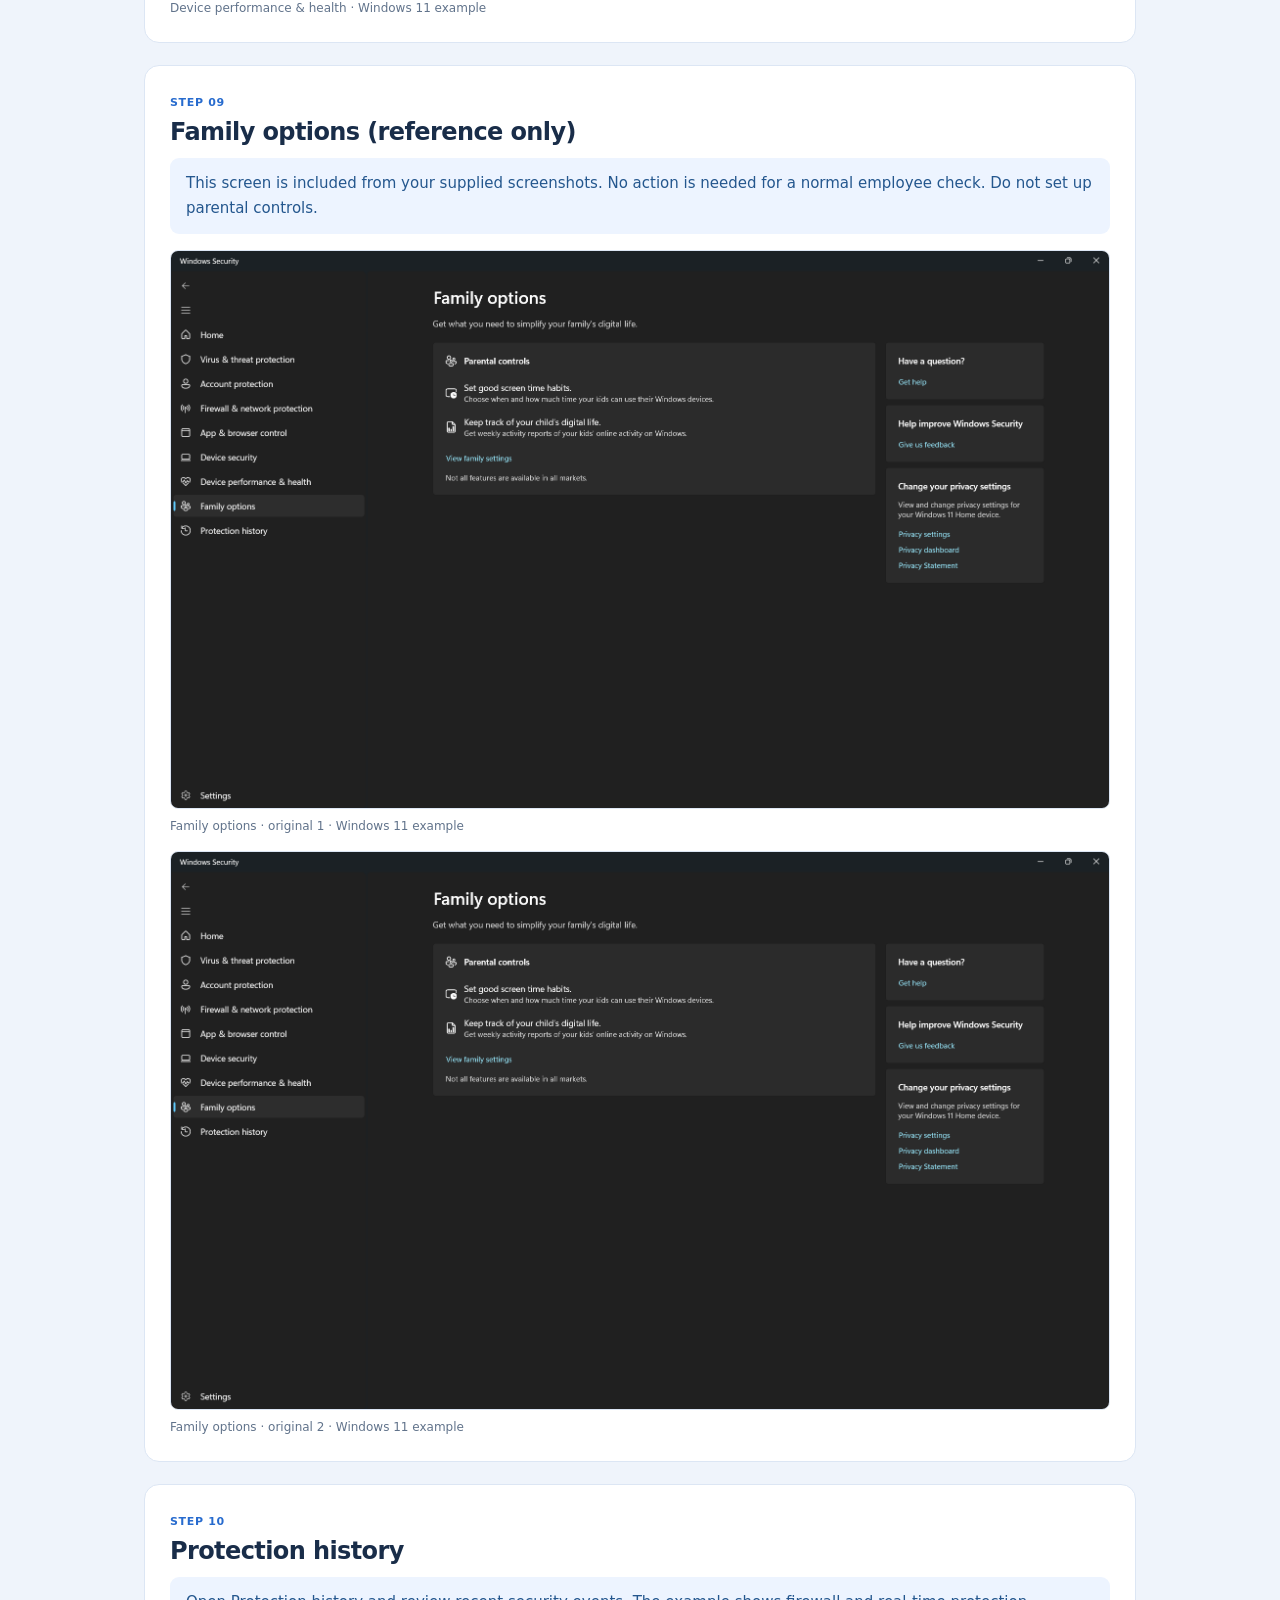
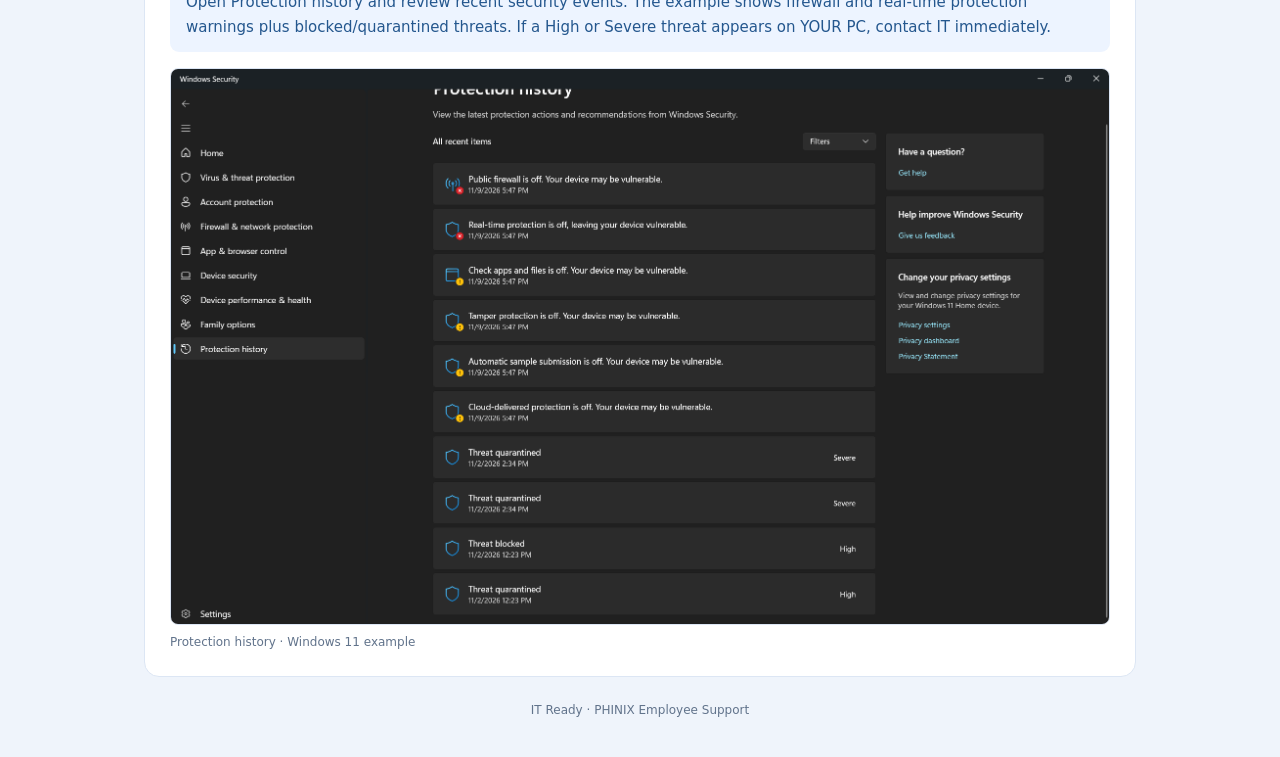
==== commit 9aab3441: "Remove obsolete checklist instruction from scrolling antivirus guide" ====
--- a/defender.html
+++ b/defender.html
@@ -114,7 +114,7 @@
 <section class="guide-step" aria-labelledby="step-9">
   <span class="step-number" data-en="STEP 09" data-fa="مرحله 9">STEP 09</span>
   <h2 id="step-9" data-en="Family options (reference only)" data-fa="گزینه‌های خانواده (فقط برای آشنایی)">Family options (reference only)</h2>
-  <p class="step-action" data-en="This screen is included from your supplied screenshots. No action is needed for a normal employee check. Select Done after you recognise this screen. Do not set up parental controls." data-fa="این صفحه از تصاویر ارسالی شما قرار داده شده است. برای بررسی عادی کارمندان نیازی به اقدامی نیست. پس از مشاهده، گزینه Done را انتخاب کنید. کنترل والدین را فعال نکنید.">This screen is included from your supplied screenshots. No action is needed for a normal employee check. Select Done after you recognise this screen. Do not set up parental controls.</p>
+  <p class="step-action" data-en="This screen is included from your supplied screenshots. No action is needed for a normal employee check. Do not set up parental controls." data-fa="این صفحه از تصاویر ارسالی شما قرار داده شده است. برای بررسی عادی کارمندان نیازی به اقدامی نیست. کنترل والدین را فعال نکنید.">This screen is included from your supplied screenshots. No action is needed for a normal employee check. Do not set up parental controls.</p>
   
   <figure>
   <img class="screenshot" src="./guide-images/defender-10.webp" alt="Family options · original 1" data-alt-en="Family options · original 1" data-alt-fa="Family options · تصویر ۱" width="1917" height="1138" decoding="async">
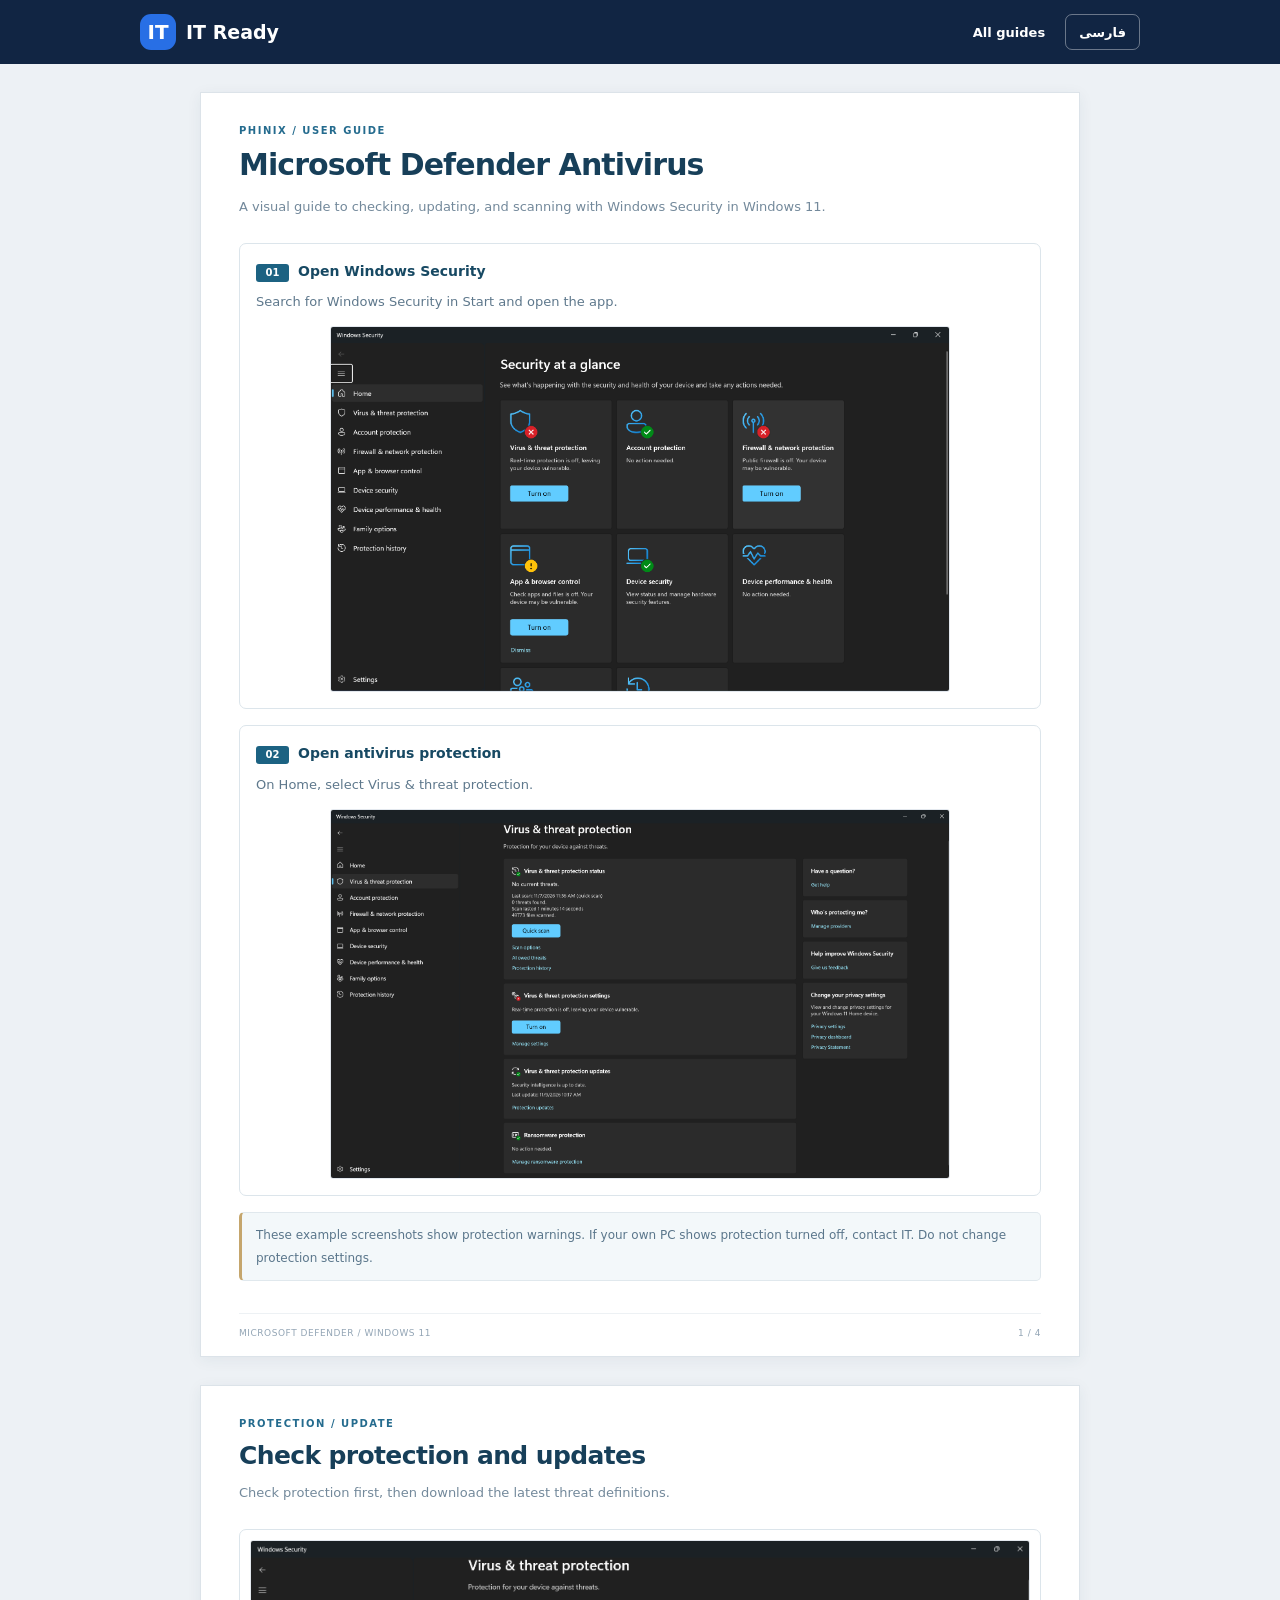
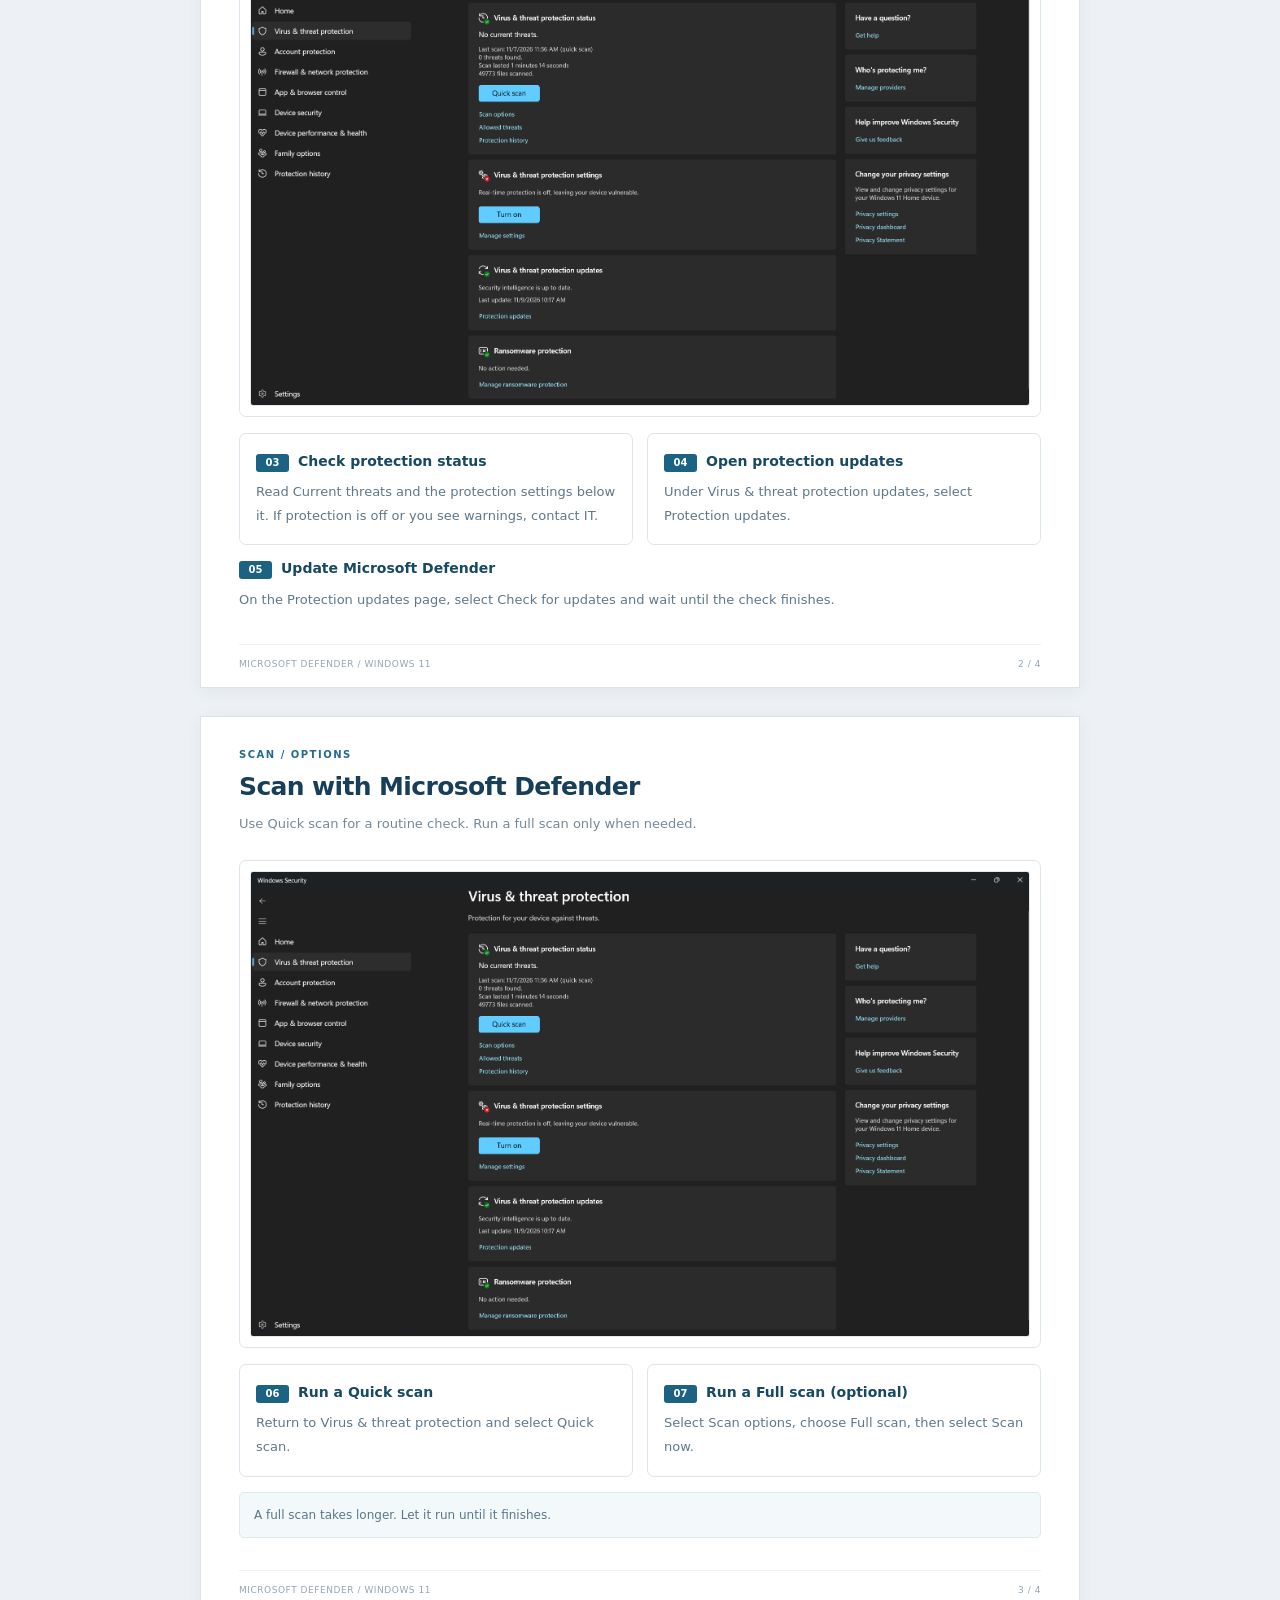
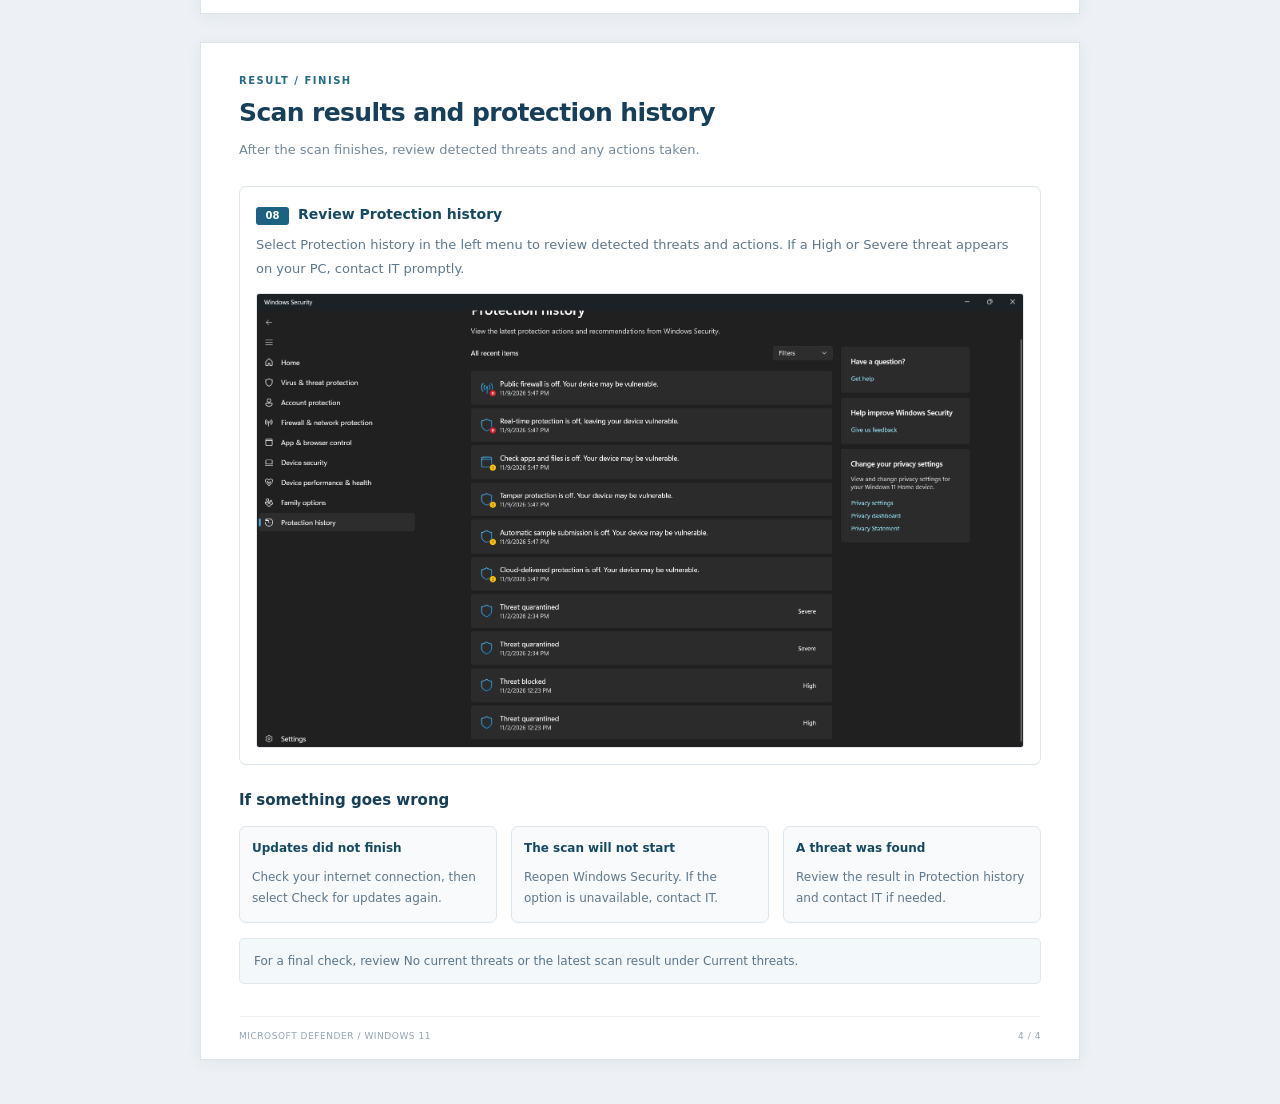
==== commit de7ed5d8: "Match Outlook and Antivirus PDF layouts and link branding to all guides" ====
--- a/defender.html
+++ b/defender.html
@@ -1,141 +1,11 @@
 <!doctype html>
-<html lang="en" dir="ltr">
-<head>
-<meta charset="utf-8">
-<meta name="viewport" content="width=device-width,initial-scale=1">
-<meta name="theme-color" content="#112543">
-<title>Antivirus &amp; Security · IT Ready</title>
+<html lang="en" dir="ltr"><head>
+<meta charset="utf-8"><meta name="viewport" content="width=device-width,initial-scale=1">
+<meta name="theme-color" content="#112543"><title>Antivirus &amp; Security · IT Ready</title>
 <link rel="icon" href="./favicon.svg" type="image/svg+xml">
-<link rel="stylesheet" href="./reading-guide.css?v=20261110-reading">
-<script src="./reading-guide.js?v=20261110-reading" defer></script>
-</head>
-<body>
-<header class="top"><div class="topinner">
-  <a class="backlink" href="./?v=20261110-reading" data-en="← All guides" data-fa="همه راهنماها →">← All guides</a>
-  <span class="topbrand">IT Ready</span>
-  <button type="button" id="localeBtn" class="toggle" aria-label="Switch to Farsi">فارسی</button>
-</div></header>
-<main class="wrap">
-  <div class="pagelead">
-    <span class="eyebrow" data-en="PHINIX / USER GUIDE" data-fa="PHINIX / راهنمای کاربران">PHINIX / USER GUIDE</span>
-    <h1 class="" data-en="Antivirus &amp; Security" data-fa="آنتی ویروس و امنیت ویندوز">Antivirus &amp; Security</h1>
-    <p class="subtitle" data-en="Check Windows Security, firewall and threat history using your Windows 11 screens." data-fa="بررسی امنیت ویندوز، فایروال و سابقه تهدیدها با تصاویر واقعی ویندوز ۱۱">Check Windows Security, firewall and threat history using your Windows 11 screens.</p>
-    <p class="reading-note" data-en="Scroll down to read all 10 steps." data-fa="برای خواندن همه 10 مرحله، صفحه را به پایین پیمایش کنید.">Scroll down to read all 10 steps.</p>
-    <p class="security-note" data-en="These screenshots show example security warnings. If your PC shows warnings, firewall off, or severe threats, contact IT promptly. Do not change protection settings, reset settings or use Fresh start." data-fa="این تصاویر نمونه هشدارهای امنیتی هستند. اگر دستگاه شما هشدار، فایروال خاموش یا تهدید شدید نشان می‌دهد، سریعاً با IT تماس بگیرید. تنظیمات حفاظت را تغییر ندهید، تنظیمات را بازنشانی نکنید و از Fresh start استفاده نکنید.">These screenshots show example security warnings. If your PC shows warnings, firewall off, or severe threats, contact IT promptly. Do not change protection settings, reset settings or use Fresh start.</p>
-  </div>
-  <section class="guide-step" aria-labelledby="step-1">
-  <span class="step-number" data-en="STEP 01" data-fa="مرحله 1">STEP 01</span>
-  <h2 id="step-1" data-en="Security at a glance" data-fa="نمای کلی امنیت">Security at a glance</h2>
-  <p class="step-action" data-en="Open Start → Windows Security → Home. Look for red crosses or yellow warnings. The example shows protection OFF. If you see these warnings on your PC, contact IT promptly; do not change any settings." data-fa="از Start برنامه Windows Security را باز کنید و به Home بروید. ضربدر قرمز و هشدار زرد را بررسی کنید. در این تصویر حفاظت خاموش است. اگر این هشدارها را روی دستگاه خود می‌بینید، سریعاً به IT اطلاع دهید و هیچ تنظیمی را تغییر ندهید.">Open Start → Windows Security → Home. Look for red crosses or yellow warnings. The example shows protection OFF. If you see these warnings on your PC, contact IT promptly; do not change any settings.</p>
-  
-  <figure>
-  <img class="screenshot" src="./guide-images/defender-0.webp" alt="Security at a glance" data-alt-en="Security at a glance" data-alt-fa="نمای کلی امنیت" width="1915" height="1129" decoding="async">
-  <figcaption class="" data-en="Security at a glance · Windows 11 example" data-fa="نمای کلی امنیت · نمونه ویندوز ۱۱">Security at a glance · Windows 11 example</figcaption>
-</figure>
-</section>
-<section class="guide-step" aria-labelledby="step-2">
-  <span class="step-number" data-en="STEP 02" data-fa="مرحله 2">STEP 02</span>
-  <h2 id="step-2" data-en="Virus &amp; threat protection" data-fa="حفاظت در برابر ویروس">Virus &amp; threat protection</h2>
-  <p class="step-action" data-en="Open Virus &amp; threat protection. Check both “No current threats” and the section below: “Virus &amp; threat protection settings”. This example shows real-time protection OFF. Report that to IT; do not press Turn on without instructions." data-fa="بخش Virus &amp; threat protection را باز کنید. هم «No current threats» و هم بخش «Virus &amp; threat protection settings» را بررسی کنید. در تصویر، Real-time protection خاموش است. به IT گزارش دهید و بدون راهنمایی گزینه Turn on را نزنید.">Open Virus &amp; threat protection. Check both “No current threats” and the section below: “Virus &amp; threat protection settings”. This example shows real-time protection OFF. Report that to IT; do not press Turn on without instructions.</p>
-  
-  <figure>
-  <img class="screenshot" src="./guide-images/defender-1.webp" alt="Virus &amp; threat protection" data-alt-en="Virus &amp; threat protection" data-alt-fa="حفاظت در برابر ویروس" width="1911" height="1140" decoding="async">
-  <figcaption class="" data-en="Virus &amp; threat protection · Windows 11 example" data-fa="حفاظت در برابر ویروس · نمونه ویندوز ۱۱">Virus &amp; threat protection · Windows 11 example</figcaption>
-</figure>
-</section>
-<section class="guide-step" aria-labelledby="step-3">
-  <span class="step-number" data-en="STEP 03" data-fa="مرحله 3">STEP 03</span>
-  <h2 id="step-3" data-en="Account protection" data-fa="امنیت حساب کاربری">Account protection</h2>
-  <p class="step-action" data-en="Select Account protection and check for warnings. “Not signed in with Microsoft” may be normal on a managed work PC. Do not add your personal account." data-fa="Account protection را باز کنید و هشدارها را بررسی کنید. پیام «Not signed in with Microsoft» ممکن است در سیستم سازمانی عادی باشد. حساب شخصی اضافه نکنید.">Select Account protection and check for warnings. “Not signed in with Microsoft” may be normal on a managed work PC. Do not add your personal account.</p>
-  
-  <figure>
-  <img class="screenshot" src="./guide-images/defender-2.webp" alt="Account protection" data-alt-en="Account protection" data-alt-fa="امنیت حساب کاربری" width="1917" height="1141" decoding="async">
-  <figcaption class="" data-en="Account protection · Windows 11 example" data-fa="امنیت حساب کاربری · نمونه ویندوز ۱۱">Account protection · Windows 11 example</figcaption>
-</figure>
-</section>
-<section class="guide-step" aria-labelledby="step-4">
-  <span class="step-number" data-en="STEP 04" data-fa="مرحله 4">STEP 04</span>
-  <h2 id="step-4" data-en="Firewall &amp; network protection" data-fa="فایروال و حفاظت شبکه">Firewall &amp; network protection</h2>
-  <p class="step-action" data-en="Open Firewall &amp; network protection. Check for warning banners and find the ACTIVE network type. In this example, Public firewall is OFF. Contact IT if the active firewall is off; do not use Restore settings." data-fa="بخش Firewall &amp; network protection را باز کنید. هشدارها و نوع شبکه فعال را بررسی کنید. در این تصویر فایروال Public خاموش است. در صورت خاموش بودن فایروال فعال به IT اطلاع دهید؛ Restore settings را انتخاب نکنید.">Open Firewall &amp; network protection. Check for warning banners and find the ACTIVE network type. In this example, Public firewall is OFF. Contact IT if the active firewall is off; do not use Restore settings.</p>
-  
-  <figure>
-  <img class="screenshot" src="./guide-images/defender-3.webp" alt="Firewall &amp; network protection" data-alt-en="Firewall &amp; network protection" data-alt-fa="فایروال و حفاظت شبکه" width="1917" height="1132" decoding="async">
-  <figcaption class="" data-en="Firewall &amp; network protection · Windows 11 example" data-fa="فایروال و حفاظت شبکه · نمونه ویندوز ۱۱">Firewall &amp; network protection · Windows 11 example</figcaption>
-</figure>
-</section>
-<section class="guide-step" aria-labelledby="step-5">
-  <span class="step-number" data-en="STEP 05" data-fa="مرحله 5">STEP 05</span>
-  <h2 id="step-5" data-en="Check the active firewall profile" data-fa="بررسی فایروال شبکه فعال">Check the active firewall profile</h2>
-  <p class="step-action" data-en="Select your active network profile (Public, Domain or Private). Note whether its firewall is On or Off. These examples show Public OFF and Domain/Private ON. Do not switch networks or change firewall settings." data-fa="پروفایل شبکه فعال (Public، Domain یا Private) را بررسی کنید و روشن یا خاموش بودن فایروال را یادداشت کنید. در تصاویر Public خاموش و Domain/Private روشن است. شبکه یا تنظیمات فایروال را تغییر ندهید.">Select your active network profile (Public, Domain or Private). Note whether its firewall is On or Off. These examples show Public OFF and Domain/Private ON. Do not switch networks or change firewall settings.</p>
-  
-  <figure>
-  <img class="screenshot" src="./guide-images/defender-6.webp" alt="Public network (active example)" data-alt-en="Public network (active example)" data-alt-fa="شبکه Public" width="1915" height="1138" decoding="async">
-  <figcaption class="" data-en="Public network (active example) · Windows 11 example" data-fa="شبکه Public · نمونه ویندوز ۱۱">Public network (active example) · Windows 11 example</figcaption>
-</figure>
-<figure>
-  <img class="screenshot" src="./guide-images/defender-4.webp" alt="Domain network" data-alt-en="Domain network" data-alt-fa="شبکه Domain" width="1911" height="1132" decoding="async">
-  <figcaption class="" data-en="Domain network · Windows 11 example" data-fa="شبکه Domain · نمونه ویندوز ۱۱">Domain network · Windows 11 example</figcaption>
-</figure>
-<figure>
-  <img class="screenshot" src="./guide-images/defender-5.webp" alt="Private network" data-alt-en="Private network" data-alt-fa="شبکه Private" width="1917" height="1138" decoding="async">
-  <figcaption class="" data-en="Private network · Windows 11 example" data-fa="شبکه Private · نمونه ویندوز ۱۱">Private network · Windows 11 example</figcaption>
-</figure>
-</section>
-<section class="guide-step" aria-labelledby="step-6">
-  <span class="step-number" data-en="STEP 06" data-fa="مرحله 6">STEP 06</span>
-  <h2 id="step-6" data-en="App &amp; browser control" data-fa="کنترل برنامه و مرورگر">App &amp; browser control</h2>
-  <p class="step-action" data-en="Open App &amp; browser control. Check reputation-based protection for yellow warnings such as “Check apps and files is off”. Report warnings to IT; do not change security policy." data-fa="App &amp; browser control را باز کنید. هشدارهای زرد مثل «Check apps and files is off» را بررسی کنید. هشدارها را به IT گزارش دهید و تنظیمات امنیتی را تغییر ندهید.">Open App &amp; browser control. Check reputation-based protection for yellow warnings such as “Check apps and files is off”. Report warnings to IT; do not change security policy.</p>
-  
-  <figure>
-  <img class="screenshot" src="./guide-images/defender-7.webp" alt="App &amp; browser control" data-alt-en="App &amp; browser control" data-alt-fa="کنترل برنامه و مرورگر" width="1917" height="1138" decoding="async">
-  <figcaption class="" data-en="App &amp; browser control · Windows 11 example" data-fa="کنترل برنامه و مرورگر · نمونه ویندوز ۱۱">App &amp; browser control · Windows 11 example</figcaption>
-</figure>
-</section>
-<section class="guide-step" aria-labelledby="step-7">
-  <span class="step-number" data-en="STEP 07" data-fa="مرحله 7">STEP 07</span>
-  <h2 id="step-7" data-en="Device security" data-fa="امنیت دستگاه">Device security</h2>
-  <p class="step-action" data-en="Open Device security. Review Core isolation, Secure Boot and Security processor. Note any red or yellow symbols, but do not change hardware security settings." data-fa="Device security را باز کنید و Core isolation و Secure Boot و Security processor را بررسی کنید. نمادهای قرمز یا زرد را ثبت کنید اما تنظیمات امنیت سخت‌افزاری را تغییر ندهید.">Open Device security. Review Core isolation, Secure Boot and Security processor. Note any red or yellow symbols, but do not change hardware security settings.</p>
-  
-  <figure>
-  <img class="screenshot" src="./guide-images/defender-8.webp" alt="Device security" data-alt-en="Device security" data-alt-fa="امنیت دستگاه" width="1917" height="1142" decoding="async">
-  <figcaption class="" data-en="Device security · Windows 11 example" data-fa="امنیت دستگاه · نمونه ویندوز ۱۱">Device security · Windows 11 example</figcaption>
-</figure>
-</section>
-<section class="guide-step" aria-labelledby="step-8">
-  <span class="step-number" data-en="STEP 08" data-fa="مرحله 8">STEP 08</span>
-  <h2 id="step-8" data-en="Device performance &amp; health" data-fa="عملکرد و سلامت دستگاه">Device performance &amp; health</h2>
-  <p class="step-action" data-en="Open Device performance &amp; health. Read Health report and note warnings or recommendations (for example, Windows Time service). Do NOT select Fresh start." data-fa="Device performance &amp; health را باز کنید. Health report و هشدارهای آن مانند Windows Time service را بررسی کنید. گزینه Fresh start را انتخاب نکنید.">Open Device performance &amp; health. Read Health report and note warnings or recommendations (for example, Windows Time service). Do NOT select Fresh start.</p>
-  
-  <figure>
-  <img class="screenshot" src="./guide-images/defender-9.webp" alt="Device performance &amp; health" data-alt-en="Device performance &amp; health" data-alt-fa="عملکرد و سلامت دستگاه" width="1917" height="1140" decoding="async">
-  <figcaption class="" data-en="Device performance &amp; health · Windows 11 example" data-fa="عملکرد و سلامت دستگاه · نمونه ویندوز ۱۱">Device performance &amp; health · Windows 11 example</figcaption>
-</figure>
-</section>
-<section class="guide-step" aria-labelledby="step-9">
-  <span class="step-number" data-en="STEP 09" data-fa="مرحله 9">STEP 09</span>
-  <h2 id="step-9" data-en="Family options (reference only)" data-fa="گزینه‌های خانواده (فقط برای آشنایی)">Family options (reference only)</h2>
-  <p class="step-action" data-en="This screen is included from your supplied screenshots. No action is needed for a normal employee check. Do not set up parental controls." data-fa="این صفحه از تصاویر ارسالی شما قرار داده شده است. برای بررسی عادی کارمندان نیازی به اقدامی نیست. کنترل والدین را فعال نکنید.">This screen is included from your supplied screenshots. No action is needed for a normal employee check. Do not set up parental controls.</p>
-  
-  <figure>
-  <img class="screenshot" src="./guide-images/defender-10.webp" alt="Family options · original 1" data-alt-en="Family options · original 1" data-alt-fa="Family options · تصویر ۱" width="1917" height="1138" decoding="async">
-  <figcaption class="" data-en="Family options · original 1 · Windows 11 example" data-fa="Family options · تصویر ۱ · نمونه ویندوز ۱۱">Family options · original 1 · Windows 11 example</figcaption>
-</figure>
-<figure>
-  <img class="screenshot" src="./guide-images/defender-11.webp" alt="Family options · original 2" data-alt-en="Family options · original 2" data-alt-fa="Family options · تصویر ۲" width="1917" height="1138" decoding="async">
-  <figcaption class="" data-en="Family options · original 2 · Windows 11 example" data-fa="Family options · تصویر ۲ · نمونه ویندوز ۱۱">Family options · original 2 · Windows 11 example</figcaption>
-</figure>
-</section>
-<section class="guide-step" aria-labelledby="step-10">
-  <span class="step-number" data-en="STEP 10" data-fa="مرحله 10">STEP 10</span>
-  <h2 id="step-10" data-en="Protection history" data-fa="سابقه حفاظت">Protection history</h2>
-  <p class="step-action" data-en="Open Protection history and review recent security events. The example shows firewall and real-time protection warnings plus blocked/quarantined threats. If a High or Severe threat appears on YOUR PC, contact IT immediately." data-fa="Protection history را باز کنید و رویدادهای اخیر امنیتی را بررسی کنید. تصویر شامل هشدار فایروال و آنتی‌ویروس و تهدیدهای مسدودشده است. اگر روی سیستم شما تهدید High یا Severe دیده شد، فوراً به IT اطلاع دهید.">Open Protection history and review recent security events. The example shows firewall and real-time protection warnings plus blocked/quarantined threats. If a High or Severe threat appears on YOUR PC, contact IT immediately.</p>
-  
-  <figure>
-  <img class="screenshot" src="./guide-images/defender-12.webp" alt="Protection history" data-alt-en="Protection history" data-alt-fa="سابقه حفاظت" width="1917" height="1133" decoding="async">
-  <figcaption class="" data-en="Protection history · Windows 11 example" data-fa="سابقه حفاظت · نمونه ویندوز ۱۱">Protection history · Windows 11 example</figcaption>
-</figure>
-</section>
-  <footer class="footer" data-en="IT Ready · PHINIX Employee Support" data-fa="IT Ready · پشتیبانی کارکنان PHINIX">IT Ready · PHINIX Employee Support</footer>
-</main>
-</body>
-</html>
+<link rel="stylesheet" href="./reading-guide.css?v=20261110-pdf-layout">
+<script src="./reading-guide.js?v=20261110-pdf-layout" defer></script></head>
+<body><header class="site-top"><div class="top-inner">
+<a class="brand" href="./?v=20261110-pdf-layout" aria-label="IT Ready — All guides"><span class="brand-icon" aria-hidden="true">IT</span><span>IT Ready</span></a>
+<nav aria-label="Guide navigation"><a class="all-guides" href="./?v=20261110-pdf-layout" data-en="All guides" data-fa="همه راهنماها">All guides</a><button type="button" id="localeBtn" aria-label="Switch to Farsi">فارسی</button></nav>
+</div></header><main class="document defender"><article class="paper" aria-labelledby="page-1"><div class="paper-content"><div class="page-heading"><p class="eyebrow" dir="ltr">PHINIX / USER GUIDE</p><h1 class="" data-en="Microsoft Defender Antivirus" data-fa="راهنمای Microsoft Defender Antivirus" id="page-1">Microsoft Defender Antivirus</h1><p class="subtitle" data-en="A visual guide to checking, updating, and scanning with Windows Security in Windows 11." data-fa="آموزش تصویری بررسی، به‌روزرسانی و اسکن آنتی‌ویروس در Windows 11" >A visual guide to checking, updating, and scanning with Windows Security in Windows 11.</p></div><section class="panel "><div class="step-heading"><span class="number">01</span><h3 class="" data-en="Open Windows Security" data-fa="باز کردن Windows Security" >Open Windows Security</h3></div><p class="" data-en="Search for Windows Security in Start and open the app." data-fa="در منوی Start عبارت Windows Security را جست‌وجو و برنامه را باز کنید." >Search for Windows Security in Start and open the app.</p><figure class=""><img src="./guide-images/defender-0.webp" width="1915" height="1129" alt="Windows Security home in dark mode" data-alt-en="Windows Security home in dark mode" data-alt-fa="صفحه اصلی Windows Security در حالت تیره" decoding="async"></figure></section><section class="panel "><div class="step-heading"><span class="number">02</span><h3 class="" data-en="Open antivirus protection" data-fa="ورود به بخش آنتی‌ویروس" >Open antivirus protection</h3></div><p class="" data-en="On Home, select Virus &amp; threat protection." data-fa="در صفحه اصلی روی Virus &amp; threat protection کلیک کنید." >On Home, select Virus &amp; threat protection.</p><figure class=""><img src="./guide-images/defender-1.webp" width="1911" height="1140" alt="Virus &amp; threat protection in dark mode" data-alt-en="Virus &amp; threat protection in dark mode" data-alt-fa="بخش Virus &amp; threat protection در حالت تیره" decoding="async"></figure></section><p class="note caution" data-en="These example screenshots show protection warnings. If your own PC shows protection turned off, contact IT. Do not change protection settings." data-fa="این تصاویر نمونه، هشدارهای حفاظتی را نشان می‌دهند. اگر حفاظت دستگاه شما خاموش است، با IT تماس بگیرید. تنظیمات حفاظت را تغییر ندهید." >These example screenshots show protection warnings. If your own PC shows protection turned off, contact IT. Do not change protection settings.</p></div><footer class="paper-footer"><span dir="ltr">MICROSOFT DEFENDER / WINDOWS 11</span><span dir="ltr">1 / 4</span></footer></article><article class="paper" aria-labelledby="page-2"><div class="paper-content"><div class="page-heading"><p class="eyebrow" dir="ltr">PROTECTION / UPDATE</p><h2 class="" data-en="Check protection and updates" data-fa="بررسی وضعیت و به‌روزرسانی" id="page-2">Check protection and updates</h2><p class="subtitle" data-en="Check protection first, then download the latest threat definitions." data-fa="ابتدا وضعیت حفاظت را بررسی کرده و سپس آخرین اطلاعات شناسایی تهدیدها را دریافت کنید." >Check protection first, then download the latest threat definitions.</p></div><section class="panel shared-photo"><figure class=""><img src="./guide-images/defender-1.webp" width="1911" height="1140" alt="Current threats and Protection updates on the antivirus page" data-alt-en="Current threats and Protection updates on the antivirus page" data-alt-fa="Current threats و Protection updates در صفحه آنتی‌ویروس" decoding="async"></figure></section><div class="grid cols-2 "><section class="panel "><div class="step-heading"><span class="number">03</span><h3 class="" data-en="Check protection status" data-fa="بررسی وضعیت حفاظت" >Check protection status</h3></div><p class="" data-en="Read Current threats and the protection settings below it. If protection is off or you see warnings, contact IT." data-fa="در بخش Current threats وضعیت دستگاه و تنظیمات حفاظت زیر آن را بررسی کنید. اگر حفاظت خاموش است یا هشدار می‌بینید، با IT تماس بگیرید." >Read Current threats and the protection settings below it. If protection is off or you see warnings, contact IT.</p></section><section class="panel "><div class="step-heading"><span class="number">04</span><h3 class="" data-en="Open protection updates" data-fa="باز کردن به‌روزرسانی‌ها" >Open protection updates</h3></div><p class="" data-en="Under Virus &amp; threat protection updates, select Protection updates." data-fa="در بخش Virus &amp; threat protection updates روی Protection updates کلیک کنید." >Under Virus &amp; threat protection updates, select Protection updates.</p></section></div><section class="panel text-only"><div class="step-heading"><span class="number">05</span><h3 class="" data-en="Update Microsoft Defender" data-fa="به‌روزرسانی Microsoft Defender" >Update Microsoft Defender</h3></div><p class="" data-en="On the Protection updates page, select Check for updates and wait until the check finishes." data-fa="در صفحه Protection updates روی Check for updates کلیک کنید و تا پایان بررسی به‌روزرسانی منتظر بمانید." >On the Protection updates page, select Check for updates and wait until the check finishes.</p></section></div><footer class="paper-footer"><span dir="ltr">MICROSOFT DEFENDER / WINDOWS 11</span><span dir="ltr">2 / 4</span></footer></article><article class="paper" aria-labelledby="page-3"><div class="paper-content"><div class="page-heading"><p class="eyebrow" dir="ltr">SCAN / OPTIONS</p><h2 class="" data-en="Scan with Microsoft Defender" data-fa="اسکن سیستم با Microsoft Defender" id="page-3">Scan with Microsoft Defender</h2><p class="subtitle" data-en="Use Quick scan for a routine check. Run a full scan only when needed." data-fa="برای بررسی معمول از Quick scan استفاده کنید. اسکن کامل فقط در صورت نیاز انجام می‌شود." >Use Quick scan for a routine check. Run a full scan only when needed.</p></div><section class="panel shared-photo"><figure class=""><img src="./guide-images/defender-1.webp" width="1911" height="1140" alt="Quick scan button and Scan options link in dark mode" data-alt-en="Quick scan button and Scan options link in dark mode" data-alt-fa="دکمه Quick scan و پیوند Scan options در حالت تیره" decoding="async"></figure></section><div class="grid cols-2 "><section class="panel "><div class="step-heading"><span class="number">06</span><h3 class="" data-en="Run a Quick scan" data-fa="اجرای Quick scan" >Run a Quick scan</h3></div><p class="" data-en="Return to Virus &amp; threat protection and select Quick scan." data-fa="به صفحه Virus &amp; threat protection برگردید و روی Quick scan کلیک کنید." >Return to Virus &amp; threat protection and select Quick scan.</p></section><section class="panel "><div class="step-heading"><span class="number">07</span><h3 class="" data-en="Run a Full scan (optional)" data-fa="اجرای Full scan (اختیاری)" >Run a Full scan (optional)</h3></div><p class="" data-en="Select Scan options, choose Full scan, then select Scan now." data-fa="روی Scan options کلیک کنید، Full scan را انتخاب کرده و سپس Scan now را بزنید." >Select Scan options, choose Full scan, then select Scan now.</p></section></div><p class="note" data-en="A full scan takes longer. Let it run until it finishes." data-fa="اسکن کامل زمان بیشتری می‌برد؛ اجازه دهید عملیات تا پایان اجرا شود." >A full scan takes longer. Let it run until it finishes.</p></div><footer class="paper-footer"><span dir="ltr">MICROSOFT DEFENDER / WINDOWS 11</span><span dir="ltr">3 / 4</span></footer></article><article class="paper" aria-labelledby="page-4"><div class="paper-content"><div class="page-heading"><p class="eyebrow" dir="ltr">RESULT / FINISH</p><h2 class="" data-en="Scan results and protection history" data-fa="نتیجه اسکن و سابقه حفاظت" id="page-4">Scan results and protection history</h2><p class="subtitle" data-en="After the scan finishes, review detected threats and any actions taken." data-fa="پس از پایان اسکن، وضعیت شناسایی تهدیدها را بررسی کنید." >After the scan finishes, review detected threats and any actions taken.</p></div><section class="panel "><div class="step-heading"><span class="number">08</span><h3 class="" data-en="Review Protection history" data-fa="بررسی Protection history" >Review Protection history</h3></div><p class="" data-en="Select Protection history in the left menu to review detected threats and actions. If a High or Severe threat appears on your PC, contact IT promptly." data-fa="از منوی سمت چپ روی Protection history کلیک کنید و سوابق شناسایی و اقدامات انجام‌شده را ببینید. اگر تهدید High یا Severe روی دستگاه شما ظاهر شد، سریعاً با IT تماس بگیرید." >Select Protection history in the left menu to review detected threats and actions. If a High or Severe threat appears on your PC, contact IT promptly.</p><figure class=""><img src="./guide-images/defender-12.webp" width="1917" height="1133" alt="Protection history in dark mode" data-alt-en="Protection history in dark mode" data-alt-fa="سابقه حفاظت در حالت تیره" decoding="async"></figure></section><h3 class="section-title" data-en="If something goes wrong" data-fa="اگر مشکلی مشاهده کردید" >If something goes wrong</h3><div class="grid cols-3 mini-panels no-numbers"><section class="panel "><div class="step-heading"><span class="number">00</span><h3 class="" data-en="Updates did not finish" data-fa="به‌روزرسانی انجام نشد" >Updates did not finish</h3></div><p class="" data-en="Check your internet connection, then select Check for updates again." data-fa="اینترنت را بررسی کنید و دوباره Check for updates را بزنید." >Check your internet connection, then select Check for updates again.</p></section><section class="panel "><div class="step-heading"><span class="number">00</span><h3 class="" data-en="The scan will not start" data-fa="اسکن شروع نمی‌شود" >The scan will not start</h3></div><p class="" data-en="Reopen Windows Security. If the option is unavailable, contact IT." data-fa="برنامه را دوباره باز کنید. اگر گزینه غیرفعال است، با IT تماس بگیرید." >Reopen Windows Security. If the option is unavailable, contact IT.</p></section><section class="panel "><div class="step-heading"><span class="number">00</span><h3 class="" data-en="A threat was found" data-fa="تهدید شناسایی شد" >A threat was found</h3></div><p class="" data-en="Review the result in Protection history and contact IT if needed." data-fa="نتیجه را در Protection history بررسی و در صورت نیاز به IT اطلاع دهید." >Review the result in Protection history and contact IT if needed.</p></section></div><p class="note" data-en="For a final check, review No current threats or the latest scan result under Current threats." data-fa="برای بررسی نهایی، وضعیت No current threats یا نتیجه آخرین اسکن را در بخش Current threats مشاهده کنید." >For a final check, review No current threats or the latest scan result under Current threats.</p></div><footer class="paper-footer"><span dir="ltr">MICROSOFT DEFENDER / WINDOWS 11</span><span dir="ltr">4 / 4</span></footer></article></main></body></html>
--- a/reading-guide.css
+++ b/reading-guide.css
@@ -1,67 +1,7 @@
-:root {
-  font-family: "Segoe UI", system-ui, -apple-system, sans-serif;
-  color: #192d49;
-  background: #eff4fb;
-}
-* { box-sizing: border-box; }
-body { margin: 0; }
-button { font: inherit; cursor: pointer; }
-a { color: inherit; }
-a:focus-visible, button:focus-visible { outline: 3px solid #80b6ff; outline-offset: 3px; }
-.top { background: #112543; color: white; }
-.topinner {
-  max-width: 1040px; margin: auto; padding: 10px 24px; min-height: 62px;
-  display: flex; align-items: center; justify-content: space-between; gap: 12px;
-}
-.topbrand { font-size: 18px; font-weight: 750; }
-.backlink, .toggle {
-  min-height: 38px; padding: 8px 12px; border: 1px solid #ffffff60;
-  border-radius: 8px; background: transparent; color: white;
-  text-decoration: none; font-size: 13px; font-weight: 650;
-}
-.backlink:hover, .toggle:hover { background: #ffffff16; }
-.wrap { max-width: 1040px; margin: auto; padding: 26px 24px 40px; }
-.pagelead { margin-bottom: 24px; }
-.eyebrow { color: #3477d5; font-size: 11px; letter-spacing: .1em; font-weight: 750; }
-h1 { font-size: clamp(27px, 3.6vw, 36px); line-height: 1.15; letter-spacing: -.035em; margin: 8px 0; }
-.subtitle, .reading-note { color: #526b89; font-size: 15px; line-height: 1.6; margin: 0; }
-.reading-note { margin-top: 7px; font-size: 13px; }
-.security-note {
-  color: #704a20; background: #fff6e7; border: 1px solid #ead0a8;
-  padding: 12px 15px; border-radius: 10px; font-size: 13px; line-height: 1.6; margin-top: 16px;
-}
-.guide-step {
-  margin: 0 0 22px; background: white; padding: 25px;
-  border: 1px solid #dce6f4; border-radius: 15px;
-}
-.step-number { color: #276bce; font-size: 11px; letter-spacing: .06em; font-weight: 750; }
-h2 { margin: 7px 0 10px; font-size: 24px; letter-spacing: -.025em; line-height: 1.3; }
-.step-action {
-  color: #24578e; font-size: 15px; line-height: 1.65;
-  padding: 13px 16px; background: #edf4ff; border-radius: 9px; margin: 0 0 16px;
-}
-.optional { color: #617a97; font-size: 13px; line-height: 1.5; margin: -4px 0 16px; }
-figure { margin: 16px 0 0; }
-.screenshot {
-  display: block; max-width: 100%; width: auto; height: auto; margin-inline: auto;
-  border: 1px solid #dce6f4; border-radius: 8px;
-}
-figcaption { color: #61738b; font-size: 12px; line-height: 1.5; margin-top: 8px; }
-.footer { color: #61738b; text-align: center; font-size: 12px; margin-top: 26px; }
-@media (max-width: 680px) {
-  .topinner { padding-inline: 14px; gap: 8px; }
-  .backlink, .toggle { padding-inline: 9px; font-size: 12px; }
-  .topbrand { font-size: 16px; }
-  .wrap { padding: 21px 14px 30px; }
-  .guide-step { padding: 17px; margin-bottom: 16px; }
-  h2 { font-size: 22px; }
-  .step-action { padding: 11px 12px; }
-}
-@media print {
-  :root { background: white; color: black; }
-  .top { display: none; }
-  .wrap { max-width: none; padding: 0; }
-  .guide-step { border: 0; padding: 0; margin-bottom: 25px; }
-  h2, .step-action { break-after: avoid; }
-  figure { break-inside: avoid; }
-}
+:root{font-family:"Segoe UI",Tahoma,system-ui,sans-serif;color:#173f59;background:#edf1f5;font-synthesis:none}
+*{box-sizing:border-box}body{margin:0}a{color:inherit}button{font:inherit;cursor:pointer}a:focus-visible,button:focus-visible{outline:3px solid #75b9ff;outline-offset:4px}
+.site-top{background:#112543;color:white}.top-inner{max-width:1056px;padding:12px 28px;margin:auto;display:flex;align-items:center;justify-content:space-between;gap:20px;min-height:64px}.brand{display:inline-flex;align-items:center;gap:10px;text-decoration:none;font-size:19px;font-weight:800;direction:ltr}.brand-icon{display:grid;place-items:center;width:36px;height:36px;border-radius:11px;background:#286fe5;font-size:20px;color:#fff}.top-inner nav{display:flex;align-items:center;gap:20px}.all-guides{font-size:13px;font-weight:650;text-decoration:none}.all-guides:hover{text-decoration:underline}#localeBtn{color:white;background:transparent;border:1px solid #ffffff60;border-radius:7px;min-height:36px;padding:7px 13px;font-size:13px;font-weight:650}#localeBtn:hover{background:#ffffff14}
+.document{max-width:916px;margin:28px auto 44px;padding:0 18px}.paper{background:#fff;border:1px solid #dce3e9;box-shadow:0 3px 14px #243a5010;margin-bottom:28px;padding:32px 38px 18px;min-width:0}.page-heading{margin-bottom:24px}.eyebrow{font-size:10px;letter-spacing:.15em;font-weight:800;color:#246b8e;margin:0 0 9px}.page-heading h1{font-size:30px;line-height:1.35;margin:0 0 9px;letter-spacing:-.03em}.page-heading h2{font-size:25px;line-height:1.4;margin:0 0 8px;letter-spacing:-.025em}.subtitle{color:#73899b;font-size:13px;line-height:1.85;margin:0}.grid{display:grid;gap:14px;align-items:start}.cols-2{grid-template-columns:repeat(2,minmax(0,1fr))}.cols-3{grid-template-columns:repeat(3,minmax(0,1fr))}.cols-4{grid-template-columns:repeat(4,minmax(0,1fr))}.grid>.panel{margin:0;height:100%}.panel{border:1px solid #dce5eb;border-radius:7px;padding:16px;margin:0 0 16px;min-width:0}.panel p,.troubleshooting-row p,.troubleshooting-row li{font-size:13px;line-height:1.85;color:#5e788c;margin:8px 0 11px;overflow-wrap:anywhere}.panel p:last-child{margin-bottom:0}.step-heading{display:flex;gap:9px;align-items:baseline}.number{display:inline-block;min-width:33px;padding:2px 6px;text-align:center;background:#1c6282;border-radius:3px;color:#fff;font-size:10px;line-height:1.4;font-weight:750;flex:none;font-variant-numeric:tabular-nums}.step-heading h3,.panel>h3,.troubleshooting-row h3{font-size:14px;line-height:1.6;margin:0;font-weight:750;color:#174963}figure{margin:12px 0 0;min-width:0}figure img{display:block;width:auto;max-width:100%;height:auto;margin:auto;border:1px solid #e3e8ee;border-radius:3px}.section-title{font-size:15px;margin:24px 0 13px;line-height:1.5}.overview{margin:21px 0 27px;gap:10px}.overview-item{border:1px solid #e0e7ed;border-radius:5px;text-align:center;background:#f4f8fa;padding:10px 6px;font-size:11px;color:#58768d}.overview-item span:first-child{display:block;font-size:12px;font-weight:800;color:#255773;margin-bottom:4px}.file-shot img{max-width:460px;width:100%}.account-shot img{max-width:530px;width:100%}.portrait{display:flex;flex-direction:column}.portrait figure{margin-top:auto;padding-top:10px}.portrait img{max-height:470px;width:auto;object-fit:contain}.side-by-side{display:grid;grid-template-columns:1.15fr 1fr;gap:0 25px;align-items:center}.side-by-side .step-heading,.side-by-side p{grid-column:1}.side-by-side figure{grid-column:2;grid-row:1 / span 2;margin:0}.inbox-shot img{max-height:240px}.sync-shot img{max-width:340px;width:100%}.note{background:#f3f8fa;border:1px solid #e0e8ed;border-radius:5px;color:#5a768b;font-size:12px;line-height:1.85;margin:15px 0 0;padding:11px 14px}.note.caution{border-inline-start:3px solid #c5a66d}.caption{font-size:11px!important;text-align:center;margin-top:10px!important;color:#7b91a4!important}.mini-panels .panel{background:#f8fafc;padding:12px}.mini-panels .step-heading{gap:6px}.mini-panels h3{font-size:12px}.mini-panels p{font-size:12px;line-height:1.8}.text-only{border:0;border-radius:0;padding:12px 0 0;margin:0}.text-only+.text-only{padding-top:14px}.mini-panels+.text-only{border-top:1px solid #e1e8ed;margin-top:18px}.no-numbers .number{display:none}.troubleshooting-row{display:grid;grid-template-columns:1.2fr 1fr;gap:30px;align-items:start;margin-bottom:24px}.troubleshooting-row figure{margin:0}.troubleshooting-row img{max-height:350px}.troubleshooting-row ol{padding-inline-start:19px}.troubleshooting-row li{margin:4px 0}.settings-panel{background:#f9fbfd}.settings-panel img{max-height:220px}.paper-footer{display:flex;justify-content:space-between;gap:20px;color:#93a5b5;font-size:9px;letter-spacing:.06em;border-top:1px solid #edf1f4;margin-top:32px;padding-top:14px;direction:ltr}.defender figure img{width:100%}.defender .paper:first-child figure img{max-width:620px}.defender .shared-photo{padding:10px}.shared-photo figure{margin:0}.defender .grid{margin-top:15px}.paper-content>.grid:last-child{margin-bottom:12px}html[lang=fa] .page-heading h1,html[lang=fa] .page-heading h2{letter-spacing:0}html[lang=fa] .eyebrow{text-align:right}
+@media(min-width:720px){.outlook .paper:nth-child(2),.outlook .paper:nth-child(3){min-height:760px;display:flex;flex-direction:column}.outlook .paper:nth-child(2) .paper-footer,.outlook .paper:nth-child(3) .paper-footer{margin-top:auto;padding-top:20px}.outlook .paper:nth-child(2) .paper-content,.outlook .paper:nth-child(3) .paper-content{padding-bottom:40px}}
+@media(max-width:620px){.top-inner{padding:10px 16px}.brand{font-size:17px;gap:8px}.top-inner nav{gap:13px}.all-guides{font-size:12px}.brand-icon{width:32px;height:32px;font-size:18px}.document{padding:0 10px;margin-top:16px}.paper{padding:23px 18px 15px;margin-bottom:16px}.page-heading h1{font-size:25px}.page-heading h2{font-size:22px}.cols-2,.cols-3,.side-by-side,.troubleshooting-row{grid-template-columns:1fr}.side-by-side figure{grid-column:auto;grid-row:auto;margin-top:12px}.overview{gap:5px}.overview-item{font-size:10px;padding:9px 3px}.panel{padding:13px}.portrait img{max-height:440px}.grid{gap:12px}.step-heading h3{font-size:14px}.mini-panels .step-heading h3{font-size:13px}.troubleshooting-row{gap:14px}.troubleshooting-row figure{max-width:320px;justify-self:center}.paper-footer{margin-top:25px;font-size:8px}.subtitle{font-size:12px}.note{font-size:12px}}
+@media print{@page{size:A4;margin:10mm}:root{background:#fff}.site-top{display:none}.document{max-width:none;margin:0;padding:0}.paper{box-shadow:none;border:0;margin:0;padding:0;min-height:0!important;break-after:page}.paper:last-child{break-after:auto}.paper-content{padding-bottom:0!important}.paper-footer{margin-top:20px!important}.panel,figure,.grid,.troubleshooting-row{break-inside:avoid}.page-heading{break-after:avoid}.page-heading h1{font-size:25px}.page-heading h2{font-size:22px}.panel p,.troubleshooting-row p,.troubleshooting-row li{font-size:11px}.defender .paper:first-child figure img{max-width:480px}}
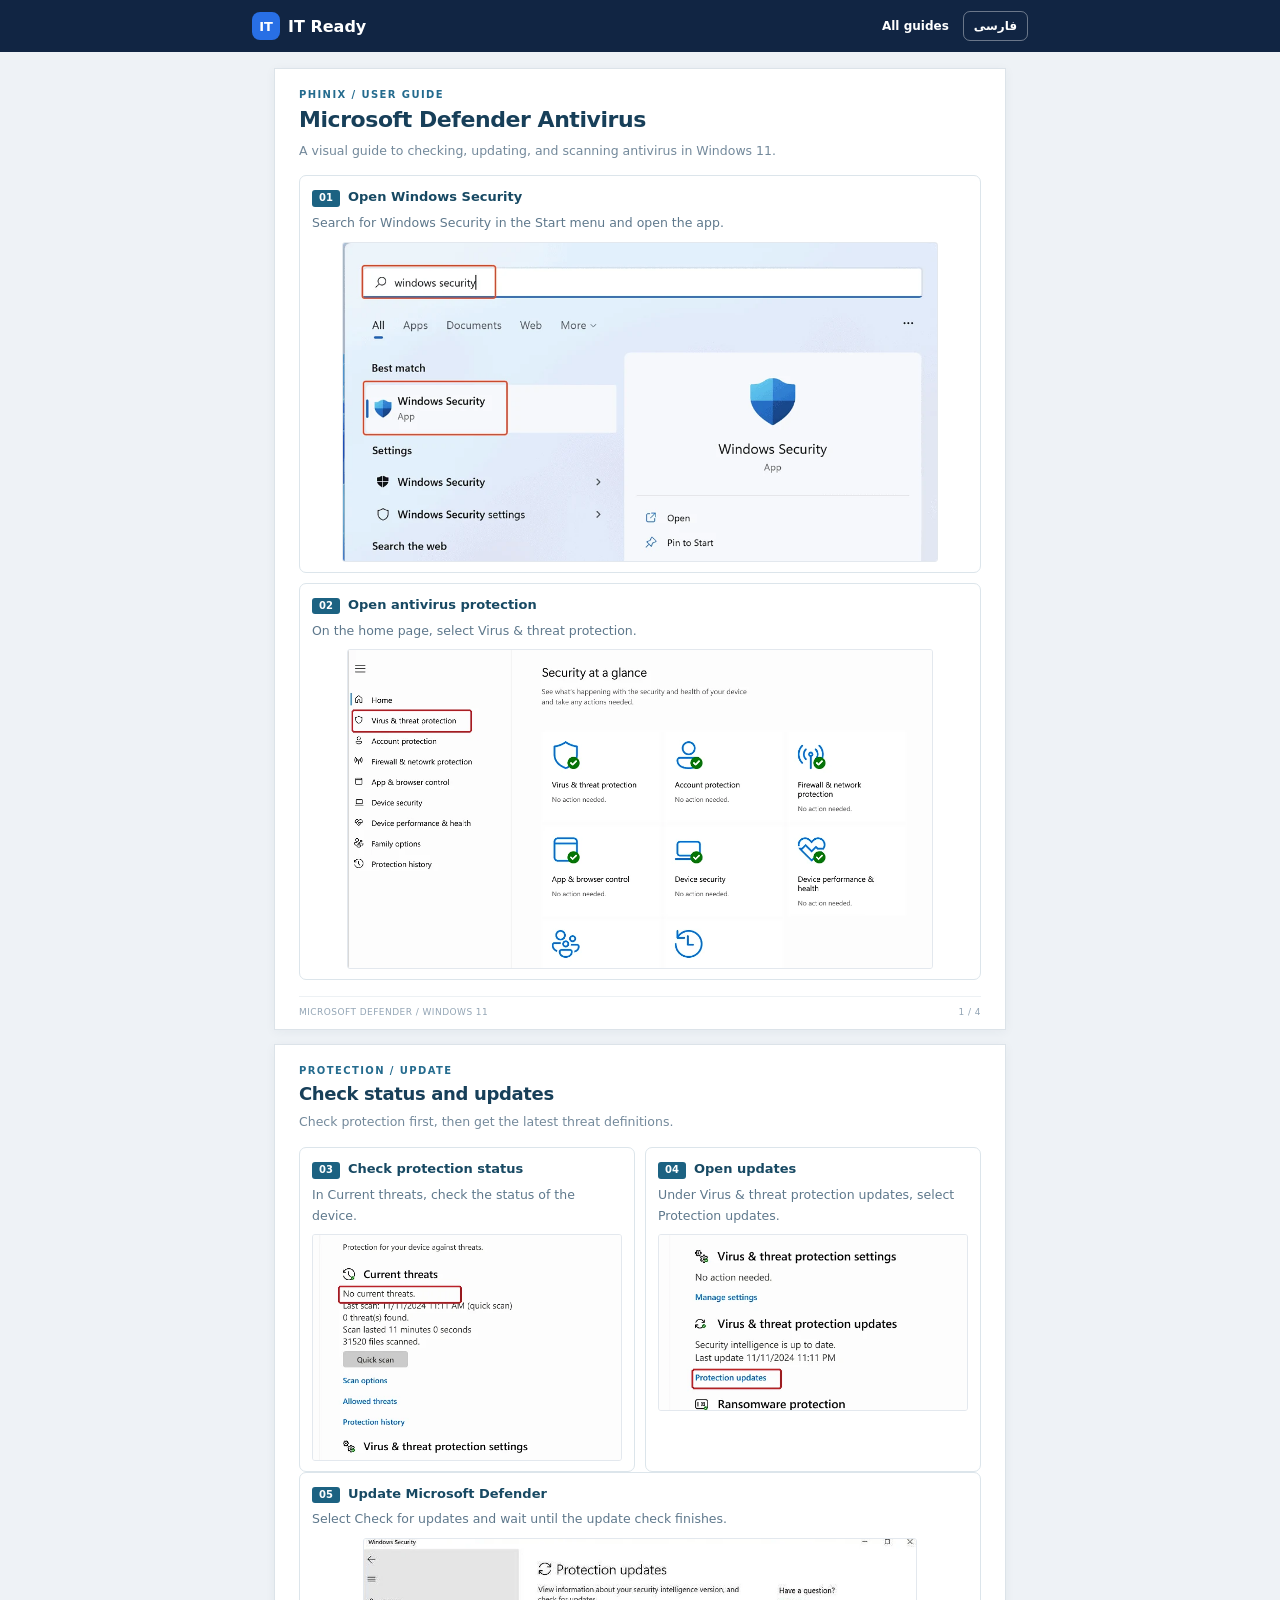
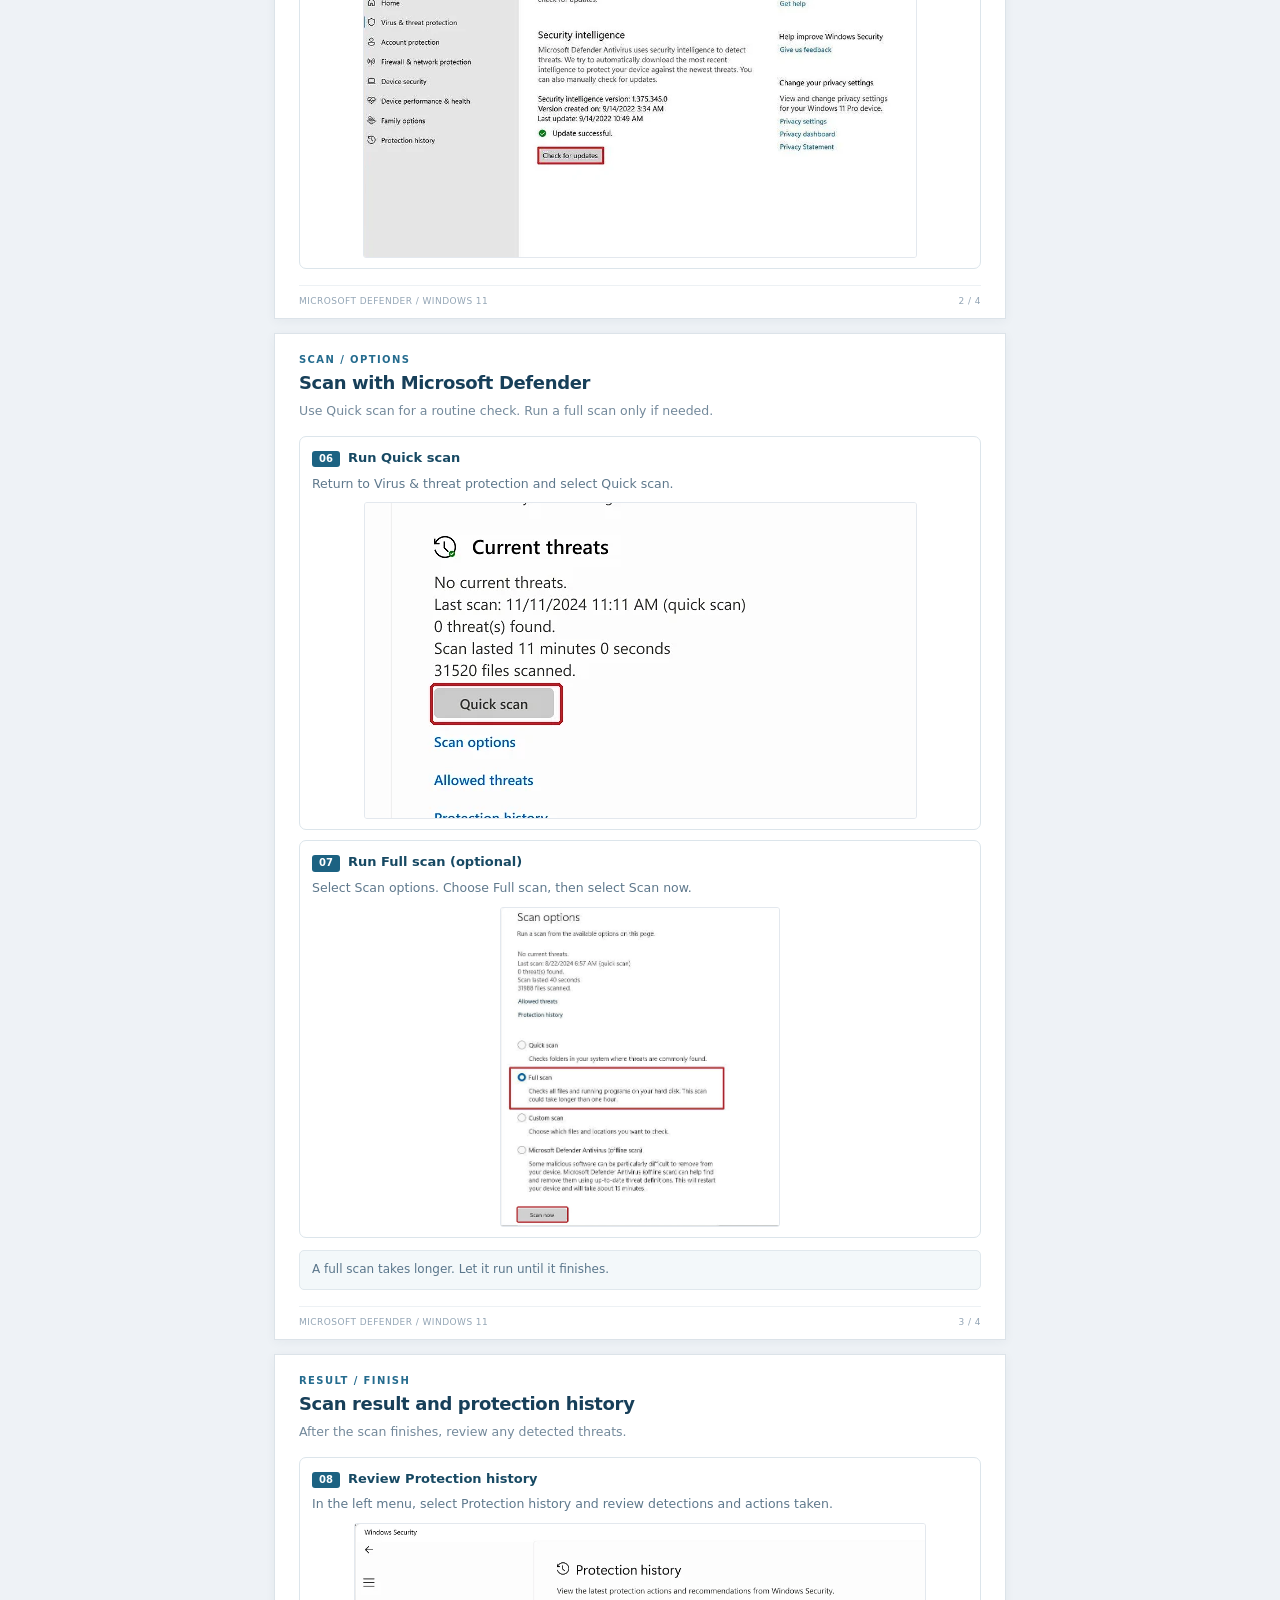
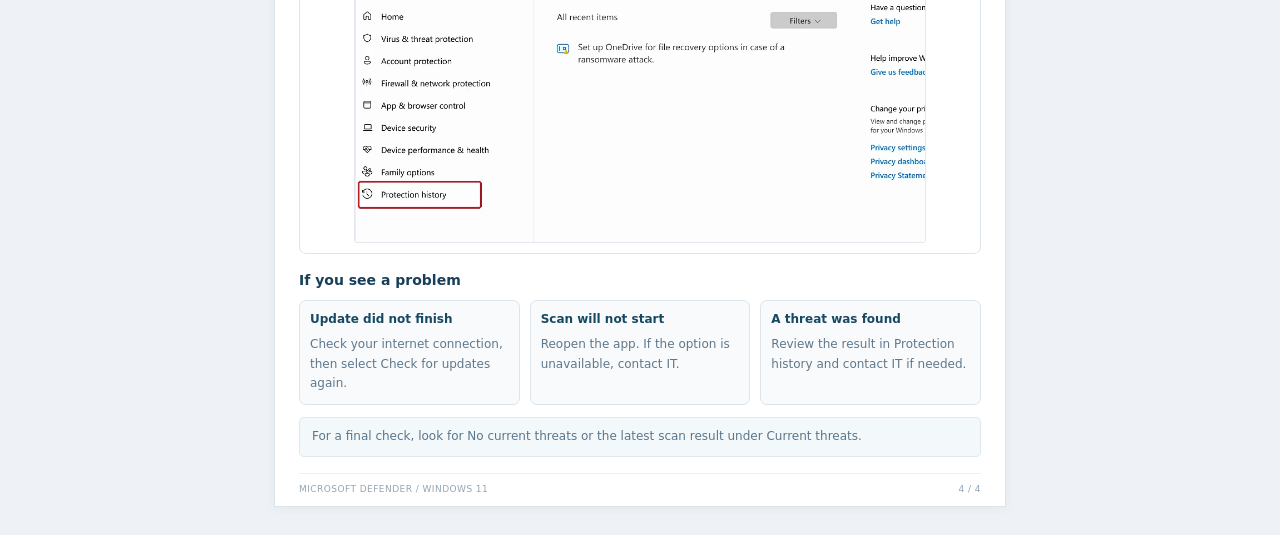
==== commit e5042682: "Zoom out the help center and make Outlook and Antivirus scrollable guides. Homepage keeps the blue n" ====
--- a/defender.html
+++ b/defender.html
@@ -1,11 +1,11 @@
 <!doctype html>
 <html lang="en" dir="ltr"><head>
 <meta charset="utf-8"><meta name="viewport" content="width=device-width,initial-scale=1">
-<meta name="theme-color" content="#112543"><title>Antivirus &amp; Security · IT Ready</title>
+<meta name="theme-color" content="#112543"><title>Antivirus & Security · IT Ready</title>
 <link rel="icon" href="./favicon.svg" type="image/svg+xml">
-<link rel="stylesheet" href="./reading-guide.css?v=20261110-pdf-layout">
-<script src="./reading-guide.js?v=20261110-pdf-layout" defer></script></head>
+<link rel="stylesheet" href="./reading-guide.css?v=20261110-fit">
+<script src="./reading-guide.js?v=20261110-fit" defer></script></head>
 <body><header class="site-top"><div class="top-inner">
-<a class="brand" href="./?v=20261110-pdf-layout" aria-label="IT Ready — All guides"><span class="brand-icon" aria-hidden="true">IT</span><span>IT Ready</span></a>
-<nav aria-label="Guide navigation"><a class="all-guides" href="./?v=20261110-pdf-layout" data-en="All guides" data-fa="همه راهنماها">All guides</a><button type="button" id="localeBtn" aria-label="Switch to Farsi">فارسی</button></nav>
-</div></header><main class="document defender"><article class="paper" aria-labelledby="page-1"><div class="paper-content"><div class="page-heading"><p class="eyebrow" dir="ltr">PHINIX / USER GUIDE</p><h1 class="" data-en="Microsoft Defender Antivirus" data-fa="راهنمای Microsoft Defender Antivirus" id="page-1">Microsoft Defender Antivirus</h1><p class="subtitle" data-en="A visual guide to checking, updating, and scanning with Windows Security in Windows 11." data-fa="آموزش تصویری بررسی، به‌روزرسانی و اسکن آنتی‌ویروس در Windows 11" >A visual guide to checking, updating, and scanning with Windows Security in Windows 11.</p></div><section class="panel "><div class="step-heading"><span class="number">01</span><h3 class="" data-en="Open Windows Security" data-fa="باز کردن Windows Security" >Open Windows Security</h3></div><p class="" data-en="Search for Windows Security in Start and open the app." data-fa="در منوی Start عبارت Windows Security را جست‌وجو و برنامه را باز کنید." >Search for Windows Security in Start and open the app.</p><figure class=""><img src="./guide-images/defender-0.webp" width="1915" height="1129" alt="Windows Security home in dark mode" data-alt-en="Windows Security home in dark mode" data-alt-fa="صفحه اصلی Windows Security در حالت تیره" decoding="async"></figure></section><section class="panel "><div class="step-heading"><span class="number">02</span><h3 class="" data-en="Open antivirus protection" data-fa="ورود به بخش آنتی‌ویروس" >Open antivirus protection</h3></div><p class="" data-en="On Home, select Virus &amp; threat protection." data-fa="در صفحه اصلی روی Virus &amp; threat protection کلیک کنید." >On Home, select Virus &amp; threat protection.</p><figure class=""><img src="./guide-images/defender-1.webp" width="1911" height="1140" alt="Virus &amp; threat protection in dark mode" data-alt-en="Virus &amp; threat protection in dark mode" data-alt-fa="بخش Virus &amp; threat protection در حالت تیره" decoding="async"></figure></section><p class="note caution" data-en="These example screenshots show protection warnings. If your own PC shows protection turned off, contact IT. Do not change protection settings." data-fa="این تصاویر نمونه، هشدارهای حفاظتی را نشان می‌دهند. اگر حفاظت دستگاه شما خاموش است، با IT تماس بگیرید. تنظیمات حفاظت را تغییر ندهید." >These example screenshots show protection warnings. If your own PC shows protection turned off, contact IT. Do not change protection settings.</p></div><footer class="paper-footer"><span dir="ltr">MICROSOFT DEFENDER / WINDOWS 11</span><span dir="ltr">1 / 4</span></footer></article><article class="paper" aria-labelledby="page-2"><div class="paper-content"><div class="page-heading"><p class="eyebrow" dir="ltr">PROTECTION / UPDATE</p><h2 class="" data-en="Check protection and updates" data-fa="بررسی وضعیت و به‌روزرسانی" id="page-2">Check protection and updates</h2><p class="subtitle" data-en="Check protection first, then download the latest threat definitions." data-fa="ابتدا وضعیت حفاظت را بررسی کرده و سپس آخرین اطلاعات شناسایی تهدیدها را دریافت کنید." >Check protection first, then download the latest threat definitions.</p></div><section class="panel shared-photo"><figure class=""><img src="./guide-images/defender-1.webp" width="1911" height="1140" alt="Current threats and Protection updates on the antivirus page" data-alt-en="Current threats and Protection updates on the antivirus page" data-alt-fa="Current threats و Protection updates در صفحه آنتی‌ویروس" decoding="async"></figure></section><div class="grid cols-2 "><section class="panel "><div class="step-heading"><span class="number">03</span><h3 class="" data-en="Check protection status" data-fa="بررسی وضعیت حفاظت" >Check protection status</h3></div><p class="" data-en="Read Current threats and the protection settings below it. If protection is off or you see warnings, contact IT." data-fa="در بخش Current threats وضعیت دستگاه و تنظیمات حفاظت زیر آن را بررسی کنید. اگر حفاظت خاموش است یا هشدار می‌بینید، با IT تماس بگیرید." >Read Current threats and the protection settings below it. If protection is off or you see warnings, contact IT.</p></section><section class="panel "><div class="step-heading"><span class="number">04</span><h3 class="" data-en="Open protection updates" data-fa="باز کردن به‌روزرسانی‌ها" >Open protection updates</h3></div><p class="" data-en="Under Virus &amp; threat protection updates, select Protection updates." data-fa="در بخش Virus &amp; threat protection updates روی Protection updates کلیک کنید." >Under Virus &amp; threat protection updates, select Protection updates.</p></section></div><section class="panel text-only"><div class="step-heading"><span class="number">05</span><h3 class="" data-en="Update Microsoft Defender" data-fa="به‌روزرسانی Microsoft Defender" >Update Microsoft Defender</h3></div><p class="" data-en="On the Protection updates page, select Check for updates and wait until the check finishes." data-fa="در صفحه Protection updates روی Check for updates کلیک کنید و تا پایان بررسی به‌روزرسانی منتظر بمانید." >On the Protection updates page, select Check for updates and wait until the check finishes.</p></section></div><footer class="paper-footer"><span dir="ltr">MICROSOFT DEFENDER / WINDOWS 11</span><span dir="ltr">2 / 4</span></footer></article><article class="paper" aria-labelledby="page-3"><div class="paper-content"><div class="page-heading"><p class="eyebrow" dir="ltr">SCAN / OPTIONS</p><h2 class="" data-en="Scan with Microsoft Defender" data-fa="اسکن سیستم با Microsoft Defender" id="page-3">Scan with Microsoft Defender</h2><p class="subtitle" data-en="Use Quick scan for a routine check. Run a full scan only when needed." data-fa="برای بررسی معمول از Quick scan استفاده کنید. اسکن کامل فقط در صورت نیاز انجام می‌شود." >Use Quick scan for a routine check. Run a full scan only when needed.</p></div><section class="panel shared-photo"><figure class=""><img src="./guide-images/defender-1.webp" width="1911" height="1140" alt="Quick scan button and Scan options link in dark mode" data-alt-en="Quick scan button and Scan options link in dark mode" data-alt-fa="دکمه Quick scan و پیوند Scan options در حالت تیره" decoding="async"></figure></section><div class="grid cols-2 "><section class="panel "><div class="step-heading"><span class="number">06</span><h3 class="" data-en="Run a Quick scan" data-fa="اجرای Quick scan" >Run a Quick scan</h3></div><p class="" data-en="Return to Virus &amp; threat protection and select Quick scan." data-fa="به صفحه Virus &amp; threat protection برگردید و روی Quick scan کلیک کنید." >Return to Virus &amp; threat protection and select Quick scan.</p></section><section class="panel "><div class="step-heading"><span class="number">07</span><h3 class="" data-en="Run a Full scan (optional)" data-fa="اجرای Full scan (اختیاری)" >Run a Full scan (optional)</h3></div><p class="" data-en="Select Scan options, choose Full scan, then select Scan now." data-fa="روی Scan options کلیک کنید، Full scan را انتخاب کرده و سپس Scan now را بزنید." >Select Scan options, choose Full scan, then select Scan now.</p></section></div><p class="note" data-en="A full scan takes longer. Let it run until it finishes." data-fa="اسکن کامل زمان بیشتری می‌برد؛ اجازه دهید عملیات تا پایان اجرا شود." >A full scan takes longer. Let it run until it finishes.</p></div><footer class="paper-footer"><span dir="ltr">MICROSOFT DEFENDER / WINDOWS 11</span><span dir="ltr">3 / 4</span></footer></article><article class="paper" aria-labelledby="page-4"><div class="paper-content"><div class="page-heading"><p class="eyebrow" dir="ltr">RESULT / FINISH</p><h2 class="" data-en="Scan results and protection history" data-fa="نتیجه اسکن و سابقه حفاظت" id="page-4">Scan results and protection history</h2><p class="subtitle" data-en="After the scan finishes, review detected threats and any actions taken." data-fa="پس از پایان اسکن، وضعیت شناسایی تهدیدها را بررسی کنید." >After the scan finishes, review detected threats and any actions taken.</p></div><section class="panel "><div class="step-heading"><span class="number">08</span><h3 class="" data-en="Review Protection history" data-fa="بررسی Protection history" >Review Protection history</h3></div><p class="" data-en="Select Protection history in the left menu to review detected threats and actions. If a High or Severe threat appears on your PC, contact IT promptly." data-fa="از منوی سمت چپ روی Protection history کلیک کنید و سوابق شناسایی و اقدامات انجام‌شده را ببینید. اگر تهدید High یا Severe روی دستگاه شما ظاهر شد، سریعاً با IT تماس بگیرید." >Select Protection history in the left menu to review detected threats and actions. If a High or Severe threat appears on your PC, contact IT promptly.</p><figure class=""><img src="./guide-images/defender-12.webp" width="1917" height="1133" alt="Protection history in dark mode" data-alt-en="Protection history in dark mode" data-alt-fa="سابقه حفاظت در حالت تیره" decoding="async"></figure></section><h3 class="section-title" data-en="If something goes wrong" data-fa="اگر مشکلی مشاهده کردید" >If something goes wrong</h3><div class="grid cols-3 mini-panels no-numbers"><section class="panel "><div class="step-heading"><span class="number">00</span><h3 class="" data-en="Updates did not finish" data-fa="به‌روزرسانی انجام نشد" >Updates did not finish</h3></div><p class="" data-en="Check your internet connection, then select Check for updates again." data-fa="اینترنت را بررسی کنید و دوباره Check for updates را بزنید." >Check your internet connection, then select Check for updates again.</p></section><section class="panel "><div class="step-heading"><span class="number">00</span><h3 class="" data-en="The scan will not start" data-fa="اسکن شروع نمی‌شود" >The scan will not start</h3></div><p class="" data-en="Reopen Windows Security. If the option is unavailable, contact IT." data-fa="برنامه را دوباره باز کنید. اگر گزینه غیرفعال است، با IT تماس بگیرید." >Reopen Windows Security. If the option is unavailable, contact IT.</p></section><section class="panel "><div class="step-heading"><span class="number">00</span><h3 class="" data-en="A threat was found" data-fa="تهدید شناسایی شد" >A threat was found</h3></div><p class="" data-en="Review the result in Protection history and contact IT if needed." data-fa="نتیجه را در Protection history بررسی و در صورت نیاز به IT اطلاع دهید." >Review the result in Protection history and contact IT if needed.</p></section></div><p class="note" data-en="For a final check, review No current threats or the latest scan result under Current threats." data-fa="برای بررسی نهایی، وضعیت No current threats یا نتیجه آخرین اسکن را در بخش Current threats مشاهده کنید." >For a final check, review No current threats or the latest scan result under Current threats.</p></div><footer class="paper-footer"><span dir="ltr">MICROSOFT DEFENDER / WINDOWS 11</span><span dir="ltr">4 / 4</span></footer></article></main></body></html>+<a class="brand" href="./?v=20261110-fit" aria-label="IT Ready — All guides"><span class="brand-icon" aria-hidden="true">IT</span><span>IT Ready</span></a>
+<nav aria-label="Guide navigation"><a class="all-guides" href="./?v=20261110-fit" data-en="All guides" data-fa="همه راهنماها">All guides</a><button type="button" id="localeBtn" aria-label="Switch to Farsi">فارسی</button></nav>
+</div></header><main class="document defender"><article class="paper" aria-labelledby="page-1"><div class="paper-content"><div class="page-heading"><p class="eyebrow" dir="ltr">PHINIX / USER GUIDE</p><h1 data-en="Microsoft Defender Antivirus" data-fa="راهنمای Microsoft Defender Antivirus" id="page-1">Microsoft Defender Antivirus</h1><p class="subtitle" data-en="A visual guide to checking, updating, and scanning antivirus in Windows 11." data-fa="آموزش تصویری بررسی، به‌روزرسانی و اسکن آنتی‌ویروس در Windows 11">A visual guide to checking, updating, and scanning antivirus in Windows 11.</p></div><section class="panel"><div class="step-heading"><span class="number">01</span><h3 data-en="Open Windows Security" data-fa="باز کردن Windows Security">Open Windows Security</h3></div><p data-en="Search for Windows Security in the Start menu and open the app." data-fa="در منوی Start عبارت Windows Security را جست‌وجو و برنامه را باز کنید.">Search for Windows Security in the Start menu and open the app.</p><figure><img src="./guide-images/av-01-start.webp" width="1019" height="545" alt="Search for Windows Security in Start" data-alt-en="Search for Windows Security in Start" data-alt-fa="جست‌وجوی Windows Security در منوی Start" decoding="async"></figure></section><section class="panel"><div class="step-heading"><span class="number">02</span><h3 data-en="Open antivirus protection" data-fa="ورود به بخش آنتی‌ویروس">Open antivirus protection</h3></div><p data-en="On the home page, select Virus & threat protection." data-fa="در صفحه اصلی روی Virus & threat protection کلیک کنید.">On the home page, select Virus & threat protection.</p><figure><img src="./guide-images/av-02-home.webp" width="1140" height="620" alt="Virus & threat protection on the home page" data-alt-en="Virus & threat protection on the home page" data-alt-fa="گزینه Virus & threat protection در صفحه اصلی" decoding="async"></figure></section></div><footer class="paper-footer"><span dir="ltr">MICROSOFT DEFENDER / WINDOWS 11</span><span dir="ltr">1 / 4</span></footer></article><article class="paper" aria-labelledby="page-2"><div class="paper-content"><div class="page-heading"><p class="eyebrow" dir="ltr">PROTECTION / UPDATE</p><h2 data-en="Check status and updates" data-fa="بررسی وضعیت و به‌روزرسانی" id="page-2">Check status and updates</h2><p class="subtitle" data-en="Check protection first, then get the latest threat definitions." data-fa="ابتدا وضعیت حفاظت را بررسی کرده و سپس آخرین اطلاعات شناسایی تهدیدها را دریافت کنید.">Check protection first, then get the latest threat definitions.</p></div><div class="grid cols-2"><section class="panel"><div class="step-heading"><span class="number">03</span><h3 data-en="Check protection status" data-fa="بررسی وضعیت حفاظت">Check protection status</h3></div><p data-en="In Current threats, check the status of the device." data-fa="در بخش Current threats وضعیت دستگاه را بررسی کنید.">In Current threats, check the status of the device.</p><figure><img src="./guide-images/av-03-threats.webp" width="567" height="413" alt="Current threats status" data-alt-en="Current threats status" data-alt-fa="وضعیت Current threats" decoding="async"></figure></section><section class="panel"><div class="step-heading"><span class="number">04</span><h3 data-en="Open updates" data-fa="باز کردن به‌روزرسانی‌ها">Open updates</h3></div><p data-en="Under Virus & threat protection updates, select Protection updates." data-fa="در بخش Virus & threat protection updates روی Protection updates کلیک کنید.">Under Virus & threat protection updates, select Protection updates.</p><figure><img src="./guide-images/av-04-updates.webp" width="521" height="296" alt="Protection updates link" data-alt-en="Protection updates link" data-alt-fa="پیوند Protection updates" decoding="async"></figure></section></div><section class="panel"><div class="step-heading"><span class="number">05</span><h3 data-en="Update Microsoft Defender" data-fa="به‌روزرسانی Microsoft Defender">Update Microsoft Defender</h3></div><p data-en="Select Check for updates and wait until the update check finishes." data-fa="روی Check for updates کلیک کنید و تا پایان بررسی به‌روزرسانی منتظر بمانید.">Select Check for updates and wait until the update check finishes.</p><figure><img src="./guide-images/av-05-check.webp" width="955" height="550" alt="Check for updates button" data-alt-en="Check for updates button" data-alt-fa="دکمه Check for updates" decoding="async"></figure></section></div><footer class="paper-footer"><span dir="ltr">MICROSOFT DEFENDER / WINDOWS 11</span><span dir="ltr">2 / 4</span></footer></article><article class="paper" aria-labelledby="page-3"><div class="paper-content"><div class="page-heading"><p class="eyebrow" dir="ltr">SCAN / OPTIONS</p><h2 data-en="Scan with Microsoft Defender" data-fa="اسکن سیستم با Microsoft Defender" id="page-3">Scan with Microsoft Defender</h2><p class="subtitle" data-en="Use Quick scan for a routine check. Run a full scan only if needed." data-fa="برای بررسی معمول از Quick scan استفاده کنید. اسکن کامل فقط در صورت نیاز انجام می‌شود.">Use Quick scan for a routine check. Run a full scan only if needed.</p></div><section class="panel"><div class="step-heading"><span class="number">06</span><h3 data-en="Run Quick scan" data-fa="اجرای Quick scan">Run Quick scan</h3></div><p data-en="Return to Virus & threat protection and select Quick scan." data-fa="به صفحه Virus & threat protection برگردید و روی Quick scan کلیک کنید.">Return to Virus & threat protection and select Quick scan.</p><figure><img src="./guide-images/av-06-quick.webp" width="551" height="315" alt="Quick scan button" data-alt-en="Quick scan button" data-alt-fa="دکمه Quick scan" decoding="async"></figure></section><section class="panel"><div class="step-heading"><span class="number">07</span><h3 data-en="Run Full scan (optional)" data-fa="اجرای Full scan (اختیاری)">Run Full scan (optional)</h3></div><p data-en="Select Scan options. Choose Full scan, then select Scan now." data-fa="روی Scan options کلیک کنید. Full scan را انتخاب کرده و سپس Scan now را بزنید.">Select Scan options. Choose Full scan, then select Scan now.</p><figure><img src="./guide-images/av-07-full.webp" width="681" height="778" alt="Full scan selected in Scan options" data-alt-en="Full scan selected in Scan options" data-alt-fa="انتخاب Full scan در Scan options" decoding="async"></figure></section><p class="note" data-en="A full scan takes longer. Let it run until it finishes." data-fa="اسکن کامل زمان بیشتری می‌برد؛ اجازه دهید عملیات تا پایان اجرا شود.">A full scan takes longer. Let it run until it finishes.</p></div><footer class="paper-footer"><span dir="ltr">MICROSOFT DEFENDER / WINDOWS 11</span><span dir="ltr">3 / 4</span></footer></article><article class="paper" aria-labelledby="page-4"><div class="paper-content"><div class="page-heading"><p class="eyebrow" dir="ltr">RESULT / FINISH</p><h2 data-en="Scan result and protection history" data-fa="نتیجه اسکن و سابقه حفاظت" id="page-4">Scan result and protection history</h2><p class="subtitle" data-en="After the scan finishes, review any detected threats." data-fa="پس از پایان اسکن، وضعیت شناسایی تهدیدها را بررسی کنید.">After the scan finishes, review any detected threats.</p></div><section class="panel"><div class="step-heading"><span class="number">08</span><h3 data-en="Review Protection history" data-fa="بررسی Protection history">Review Protection history</h3></div><p data-en="In the left menu, select Protection history and review detections and actions taken." data-fa="از منوی سمت چپ روی Protection history کلیک کنید و سوابق شناسایی و اقدامات انجام‌شده را ببینید.">In the left menu, select Protection history and review detections and actions taken.</p><figure><img src="./guide-images/av-08-history.webp" width="1025" height="572" alt="Protection history in the left menu" data-alt-en="Protection history in the left menu" data-alt-fa="Protection history در منوی سمت چپ" decoding="async"></figure></section><h3 class="section-title" data-en="If you see a problem" data-fa="اگر مشکلی مشاهده کردید">If you see a problem</h3><div class="grid cols-3 mini-panels no-numbers"><section class="panel"><h3 data-en="Update did not finish" data-fa="به‌روزرسانی انجام نشد">Update did not finish</h3><p data-en="Check your internet connection, then select Check for updates again." data-fa="اینترنت را بررسی کنید و دوباره Check for updates را بزنید.">Check your internet connection, then select Check for updates again.</p></section><section class="panel"><h3 data-en="Scan will not start" data-fa="اسکن شروع نمی‌شود">Scan will not start</h3><p data-en="Reopen the app. If the option is unavailable, contact IT." data-fa="برنامه را دوباره باز کنید. اگر گزینه غیرفعال است، با IT تماس بگیرید.">Reopen the app. If the option is unavailable, contact IT.</p></section><section class="panel"><h3 data-en="A threat was found" data-fa="تهدید شناسایی شد">A threat was found</h3><p data-en="Review the result in Protection history and contact IT if needed." data-fa="نتیجه را در Protection history بررسی و در صورت نیاز به IT اطلاع دهید.">Review the result in Protection history and contact IT if needed.</p></section></div><p class="note" data-en="For a final check, look for No current threats or the latest scan result under Current threats." data-fa="برای بررسی نهایی، وضعیت No current threats یا نتیجه آخرین اسکن را در بخش Current threats مشاهده کنید.">For a final check, look for No current threats or the latest scan result under Current threats.</p></div><footer class="paper-footer"><span dir="ltr">MICROSOFT DEFENDER / WINDOWS 11</span><span dir="ltr">4 / 4</span></footer></article></main></body></html>
--- a/reading-guide.css
+++ b/reading-guide.css
@@ -1,7 +1,6 @@
-:root{font-family:"Segoe UI",Tahoma,system-ui,sans-serif;color:#173f59;background:#edf1f5;font-synthesis:none}
-*{box-sizing:border-box}body{margin:0}a{color:inherit}button{font:inherit;cursor:pointer}a:focus-visible,button:focus-visible{outline:3px solid #75b9ff;outline-offset:4px}
-.site-top{background:#112543;color:white}.top-inner{max-width:1056px;padding:12px 28px;margin:auto;display:flex;align-items:center;justify-content:space-between;gap:20px;min-height:64px}.brand{display:inline-flex;align-items:center;gap:10px;text-decoration:none;font-size:19px;font-weight:800;direction:ltr}.brand-icon{display:grid;place-items:center;width:36px;height:36px;border-radius:11px;background:#286fe5;font-size:20px;color:#fff}.top-inner nav{display:flex;align-items:center;gap:20px}.all-guides{font-size:13px;font-weight:650;text-decoration:none}.all-guides:hover{text-decoration:underline}#localeBtn{color:white;background:transparent;border:1px solid #ffffff60;border-radius:7px;min-height:36px;padding:7px 13px;font-size:13px;font-weight:650}#localeBtn:hover{background:#ffffff14}
-.document{max-width:916px;margin:28px auto 44px;padding:0 18px}.paper{background:#fff;border:1px solid #dce3e9;box-shadow:0 3px 14px #243a5010;margin-bottom:28px;padding:32px 38px 18px;min-width:0}.page-heading{margin-bottom:24px}.eyebrow{font-size:10px;letter-spacing:.15em;font-weight:800;color:#246b8e;margin:0 0 9px}.page-heading h1{font-size:30px;line-height:1.35;margin:0 0 9px;letter-spacing:-.03em}.page-heading h2{font-size:25px;line-height:1.4;margin:0 0 8px;letter-spacing:-.025em}.subtitle{color:#73899b;font-size:13px;line-height:1.85;margin:0}.grid{display:grid;gap:14px;align-items:start}.cols-2{grid-template-columns:repeat(2,minmax(0,1fr))}.cols-3{grid-template-columns:repeat(3,minmax(0,1fr))}.cols-4{grid-template-columns:repeat(4,minmax(0,1fr))}.grid>.panel{margin:0;height:100%}.panel{border:1px solid #dce5eb;border-radius:7px;padding:16px;margin:0 0 16px;min-width:0}.panel p,.troubleshooting-row p,.troubleshooting-row li{font-size:13px;line-height:1.85;color:#5e788c;margin:8px 0 11px;overflow-wrap:anywhere}.panel p:last-child{margin-bottom:0}.step-heading{display:flex;gap:9px;align-items:baseline}.number{display:inline-block;min-width:33px;padding:2px 6px;text-align:center;background:#1c6282;border-radius:3px;color:#fff;font-size:10px;line-height:1.4;font-weight:750;flex:none;font-variant-numeric:tabular-nums}.step-heading h3,.panel>h3,.troubleshooting-row h3{font-size:14px;line-height:1.6;margin:0;font-weight:750;color:#174963}figure{margin:12px 0 0;min-width:0}figure img{display:block;width:auto;max-width:100%;height:auto;margin:auto;border:1px solid #e3e8ee;border-radius:3px}.section-title{font-size:15px;margin:24px 0 13px;line-height:1.5}.overview{margin:21px 0 27px;gap:10px}.overview-item{border:1px solid #e0e7ed;border-radius:5px;text-align:center;background:#f4f8fa;padding:10px 6px;font-size:11px;color:#58768d}.overview-item span:first-child{display:block;font-size:12px;font-weight:800;color:#255773;margin-bottom:4px}.file-shot img{max-width:460px;width:100%}.account-shot img{max-width:530px;width:100%}.portrait{display:flex;flex-direction:column}.portrait figure{margin-top:auto;padding-top:10px}.portrait img{max-height:470px;width:auto;object-fit:contain}.side-by-side{display:grid;grid-template-columns:1.15fr 1fr;gap:0 25px;align-items:center}.side-by-side .step-heading,.side-by-side p{grid-column:1}.side-by-side figure{grid-column:2;grid-row:1 / span 2;margin:0}.inbox-shot img{max-height:240px}.sync-shot img{max-width:340px;width:100%}.note{background:#f3f8fa;border:1px solid #e0e8ed;border-radius:5px;color:#5a768b;font-size:12px;line-height:1.85;margin:15px 0 0;padding:11px 14px}.note.caution{border-inline-start:3px solid #c5a66d}.caption{font-size:11px!important;text-align:center;margin-top:10px!important;color:#7b91a4!important}.mini-panels .panel{background:#f8fafc;padding:12px}.mini-panels .step-heading{gap:6px}.mini-panels h3{font-size:12px}.mini-panels p{font-size:12px;line-height:1.8}.text-only{border:0;border-radius:0;padding:12px 0 0;margin:0}.text-only+.text-only{padding-top:14px}.mini-panels+.text-only{border-top:1px solid #e1e8ed;margin-top:18px}.no-numbers .number{display:none}.troubleshooting-row{display:grid;grid-template-columns:1.2fr 1fr;gap:30px;align-items:start;margin-bottom:24px}.troubleshooting-row figure{margin:0}.troubleshooting-row img{max-height:350px}.troubleshooting-row ol{padding-inline-start:19px}.troubleshooting-row li{margin:4px 0}.settings-panel{background:#f9fbfd}.settings-panel img{max-height:220px}.paper-footer{display:flex;justify-content:space-between;gap:20px;color:#93a5b5;font-size:9px;letter-spacing:.06em;border-top:1px solid #edf1f4;margin-top:32px;padding-top:14px;direction:ltr}.defender figure img{width:100%}.defender .paper:first-child figure img{max-width:620px}.defender .shared-photo{padding:10px}.shared-photo figure{margin:0}.defender .grid{margin-top:15px}.paper-content>.grid:last-child{margin-bottom:12px}html[lang=fa] .page-heading h1,html[lang=fa] .page-heading h2{letter-spacing:0}html[lang=fa] .eyebrow{text-align:right}
-@media(min-width:720px){.outlook .paper:nth-child(2),.outlook .paper:nth-child(3){min-height:760px;display:flex;flex-direction:column}.outlook .paper:nth-child(2) .paper-footer,.outlook .paper:nth-child(3) .paper-footer{margin-top:auto;padding-top:20px}.outlook .paper:nth-child(2) .paper-content,.outlook .paper:nth-child(3) .paper-content{padding-bottom:40px}}
-@media(max-width:620px){.top-inner{padding:10px 16px}.brand{font-size:17px;gap:8px}.top-inner nav{gap:13px}.all-guides{font-size:12px}.brand-icon{width:32px;height:32px;font-size:18px}.document{padding:0 10px;margin-top:16px}.paper{padding:23px 18px 15px;margin-bottom:16px}.page-heading h1{font-size:25px}.page-heading h2{font-size:22px}.cols-2,.cols-3,.side-by-side,.troubleshooting-row{grid-template-columns:1fr}.side-by-side figure{grid-column:auto;grid-row:auto;margin-top:12px}.overview{gap:5px}.overview-item{font-size:10px;padding:9px 3px}.panel{padding:13px}.portrait img{max-height:440px}.grid{gap:12px}.step-heading h3{font-size:14px}.mini-panels .step-heading h3{font-size:13px}.troubleshooting-row{gap:14px}.troubleshooting-row figure{max-width:320px;justify-self:center}.paper-footer{margin-top:25px;font-size:8px}.subtitle{font-size:12px}.note{font-size:12px}}
-@media print{@page{size:A4;margin:10mm}:root{background:#fff}.site-top{display:none}.document{max-width:none;margin:0;padding:0}.paper{box-shadow:none;border:0;margin:0;padding:0;min-height:0!important;break-after:page}.paper:last-child{break-after:auto}.paper-content{padding-bottom:0!important}.paper-footer{margin-top:20px!important}.panel,figure,.grid,.troubleshooting-row{break-inside:avoid}.page-heading{break-after:avoid}.page-heading h1{font-size:25px}.page-heading h2{font-size:22px}.panel p,.troubleshooting-row p,.troubleshooting-row li{font-size:11px}.defender .paper:first-child figure img{max-width:480px}}
+:root{font-family:"Segoe UI",Tahoma,system-ui,sans-serif;color:#173f59;background:#eef2f6;font-synthesis:none}
+*{box-sizing:border-box}body{margin:0}a{color:inherit}button{font:inherit;cursor:pointer}a:focus-visible,button:focus-visible{outline:3px solid #75b9ff;outline-offset:3px}
+.site-top{background:#112543;color:white}.top-inner{max-width:820px;padding:8px 22px;margin:auto;display:flex;align-items:center;justify-content:space-between;gap:16px;min-height:52px}.brand{display:inline-flex;align-items:center;gap:8px;text-decoration:none;font-size:16px;font-weight:800;direction:ltr}.brand-icon{display:grid;place-items:center;width:28px;height:28px;border-radius:8px;background:#286fe5;font-size:13px;color:#fff}.top-inner nav{display:flex;align-items:center;gap:14px}.all-guides{font-size:12px;font-weight:650;text-decoration:none}.all-guides:hover{text-decoration:underline}#localeBtn{color:white;background:transparent;border:1px solid #ffffff60;border-radius:7px;min-height:30px;padding:4px 10px;font-size:12px;font-weight:650}#localeBtn:hover{background:#ffffff14}
+.document{max-width:760px;margin:16px auto 28px;padding:0 14px}.paper{background:#fff;border:1px solid #dce3e9;box-shadow:0 2px 10px #243a500d;margin-bottom:14px;padding:20px 24px 12px;min-width:0}.page-heading{margin-bottom:14px}.eyebrow{font-size:10px;letter-spacing:.14em;font-weight:800;color:#246b8e;margin:0 0 6px}.page-heading h1{font-size:22px;line-height:1.3;margin:0 0 6px;letter-spacing:-.02em}.page-heading h2{font-size:18px;line-height:1.35;margin:0 0 6px;letter-spacing:-.02em}.subtitle{color:#73899b;font-size:12.5px;line-height:1.65;margin:0}.grid{display:grid;gap:10px;align-items:start}.cols-2{grid-template-columns:repeat(2,minmax(0,1fr))}.cols-3{grid-template-columns:repeat(3,minmax(0,1fr))}.cols-4{grid-template-columns:repeat(4,minmax(0,1fr))}.grid>.panel{margin:0;height:100%}.panel{border:1px solid #dce5eb;border-radius:7px;padding:12px 12px 10px;margin:0 0 10px;min-width:0}.panel p,.troubleshooting-row p,.troubleshooting-row li,.panel li{font-size:12.5px;line-height:1.65;color:#5e788c;margin:6px 0 8px;overflow-wrap:anywhere}.panel p:last-child,.panel li:last-child{margin-bottom:0}.step-heading{display:flex;gap:8px;align-items:baseline}.number{display:inline-block;min-width:28px;padding:1px 5px;text-align:center;background:#1c6282;border-radius:3px;color:#fff;font-size:10px;line-height:1.45;font-weight:750;flex:none;font-variant-numeric:tabular-nums}.step-heading h3,.panel>h3,.troubleshooting-row h3{font-size:13px;line-height:1.45;margin:0;font-weight:750;color:#174963}figure{position:relative;margin:8px 0 0;min-width:0}figure img{display:block;width:auto;max-width:100%;max-height:320px;height:auto;margin:auto;border:1px solid #e3e8ee;border-radius:3px;object-fit:contain;pointer-events:none;-webkit-user-drag:none;user-select:none;-webkit-touch-callout:none}.zoom-hit{position:absolute;inset:0;border:0;padding:0;margin:0;background:transparent;cursor:zoom-in}.zoom-layer{position:fixed;inset:0;z-index:80;display:flex;align-items:center;justify-content:center;padding:28px 16px;background:rgba(8,16,30,.88);cursor:zoom-out;-webkit-touch-callout:none}.zoom-layer canvas{max-width:94vw;max-height:90vh;background:#fff;border-radius:4px;box-shadow:0 18px 48px rgba(0,0,0,.4);cursor:default}.zoom-close{position:absolute;top:12px;inset-inline-end:14px;width:36px;height:36px;border:0;border-radius:8px;background:#ffffff18;color:#fff;font-size:22px;line-height:1}.section-title{font-size:14px;margin:16px 0 10px;line-height:1.45}.overview{margin:12px 0 16px;gap:8px}.overview-item{border:1px solid #e0e7ed;border-radius:5px;text-align:center;background:#f4f8fa;padding:8px 6px;font-size:11px;color:#58768d}.overview-item span:first-child{display:block;font-size:11px;font-weight:800;color:#255773;margin-bottom:2px}.panel ol{margin:6px 0 0;padding-inline-start:18px}.panel li{margin:2px 0}.side-by-side{display:grid;grid-template-columns:1.05fr .95fr;gap:8px 16px;align-items:center}.side-by-side .step-heading,.side-by-side p{grid-column:1}.side-by-side figure{grid-column:2;grid-row:1 / span 3;margin:0}.note{background:#f3f8fa;border:1px solid #e0e8ed;border-radius:5px;color:#5a768b;font-size:12px;line-height:1.65;margin:12px 0 0;padding:9px 12px}.caption{font-size:11px!important;text-align:center;margin:8px 0 0!important;color:#7b91a4!important}.mini-panels .panel{background:#f8fafc;padding:10px}.mini-panels h3{font-size:12px}.mini-panels p{font-size:12px}.text-only{border:0;border-radius:0;padding:8px 0 0;margin:0}.text-only+.text-only{padding-top:10px}.mini-panels+.text-only{border-top:1px solid #e1e8ed;margin-top:12px}.no-numbers .number{display:none}.troubleshooting-row{display:grid;grid-template-columns:1.15fr .85fr;gap:16px;align-items:center;margin-bottom:14px}.troubleshooting-row figure{margin:0}.troubleshooting-row ol{padding-inline-start:18px}.settings-panel{background:#f9fbfd}.paper-footer{display:flex;justify-content:space-between;gap:16px;color:#93a5b5;font-size:9px;letter-spacing:.05em;border-top:1px solid #edf1f4;margin-top:16px;padding-top:10px;direction:ltr}html[lang=fa] .page-heading h1,html[lang=fa] .page-heading h2{letter-spacing:0}html[lang=fa] .eyebrow{text-align:right}
+@media(max-width:680px){.top-inner{padding:8px 14px}.document{padding:0 10px;margin-top:12px}.paper{padding:16px 12px 10px}.cols-2,.cols-3,.cols-4,.side-by-side,.troubleshooting-row{grid-template-columns:1fr}.side-by-side figure{grid-column:auto;grid-row:auto;margin-top:8px}.page-heading h1{font-size:20px}.page-heading h2{font-size:17px}figure img{max-height:260px}.overview-item{font-size:10px;padding:7px 3px}}
+@media print{@page{size:A4;margin:10mm}:root{background:#fff}.site-top{display:none}.document{max-width:none;margin:0;padding:0}.paper{box-shadow:none;border:0;margin:0 0 8mm;break-inside:avoid}figure img{max-height:240px}}
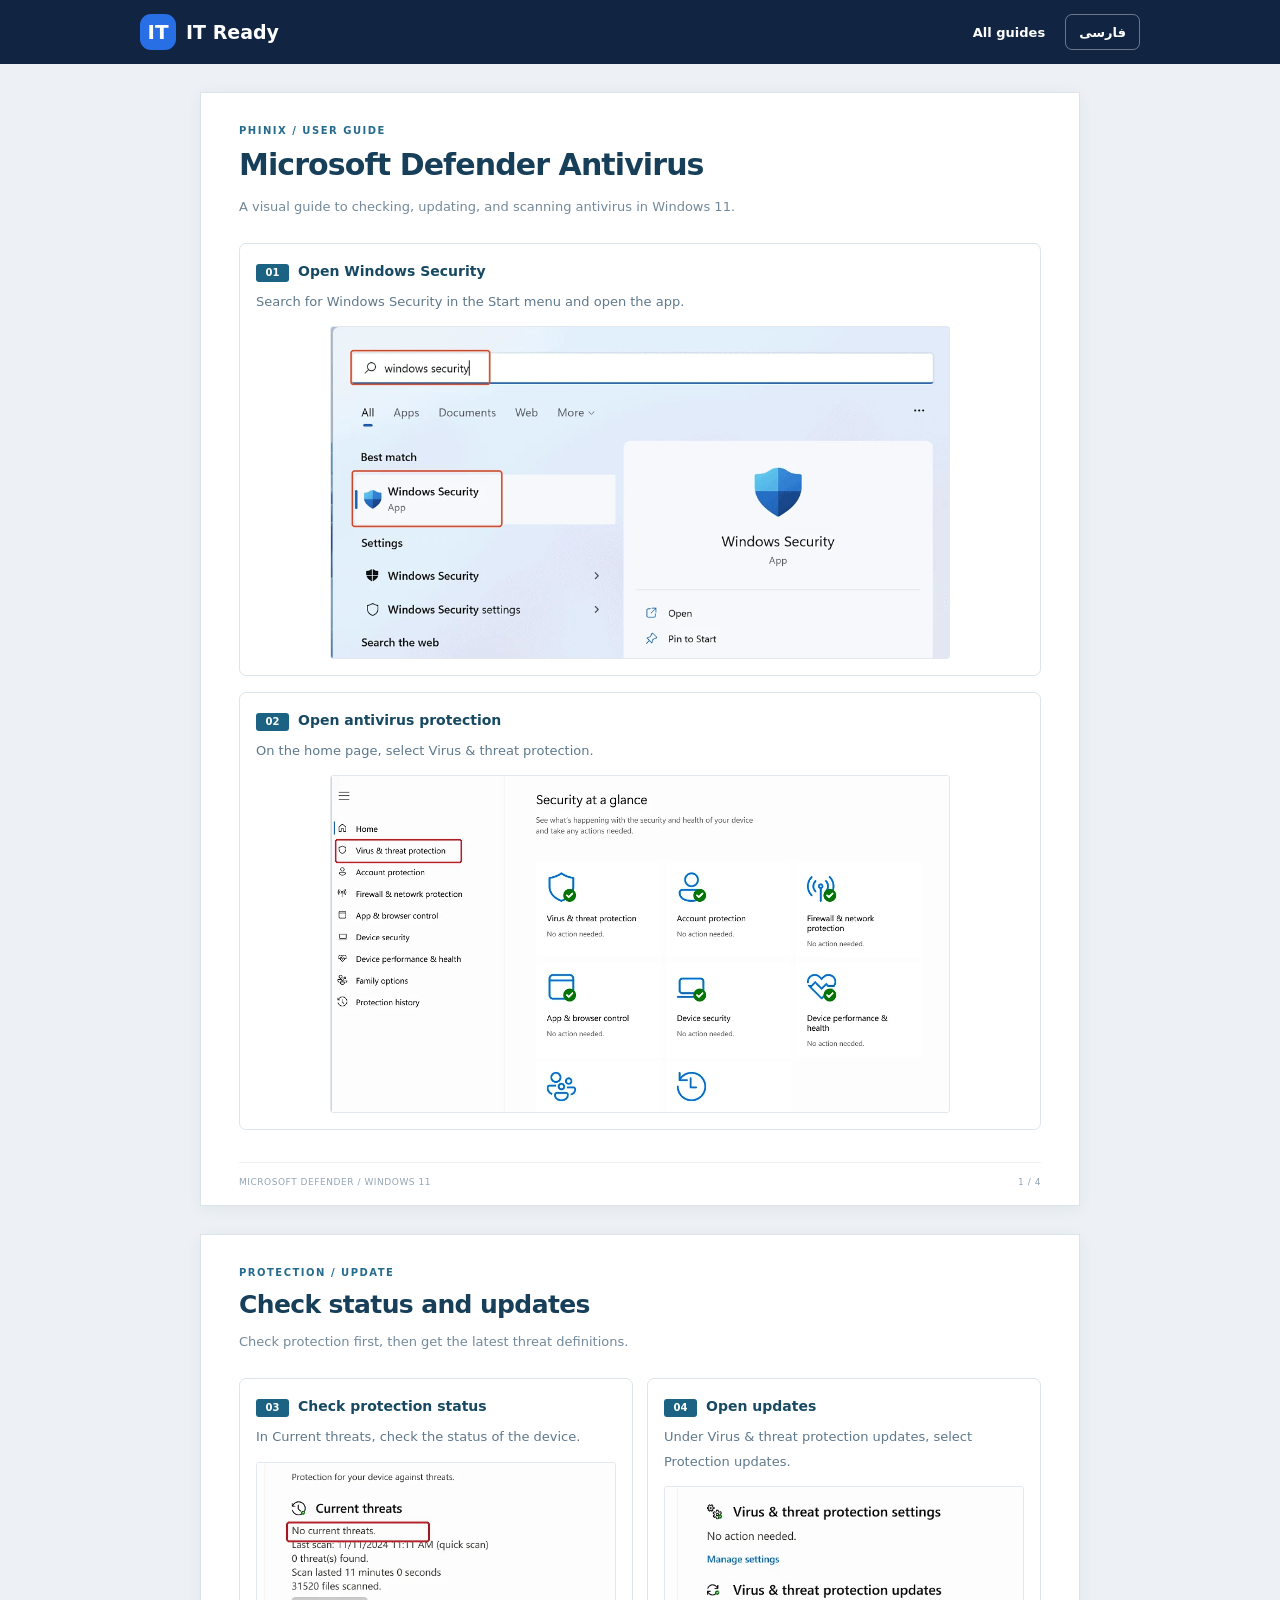
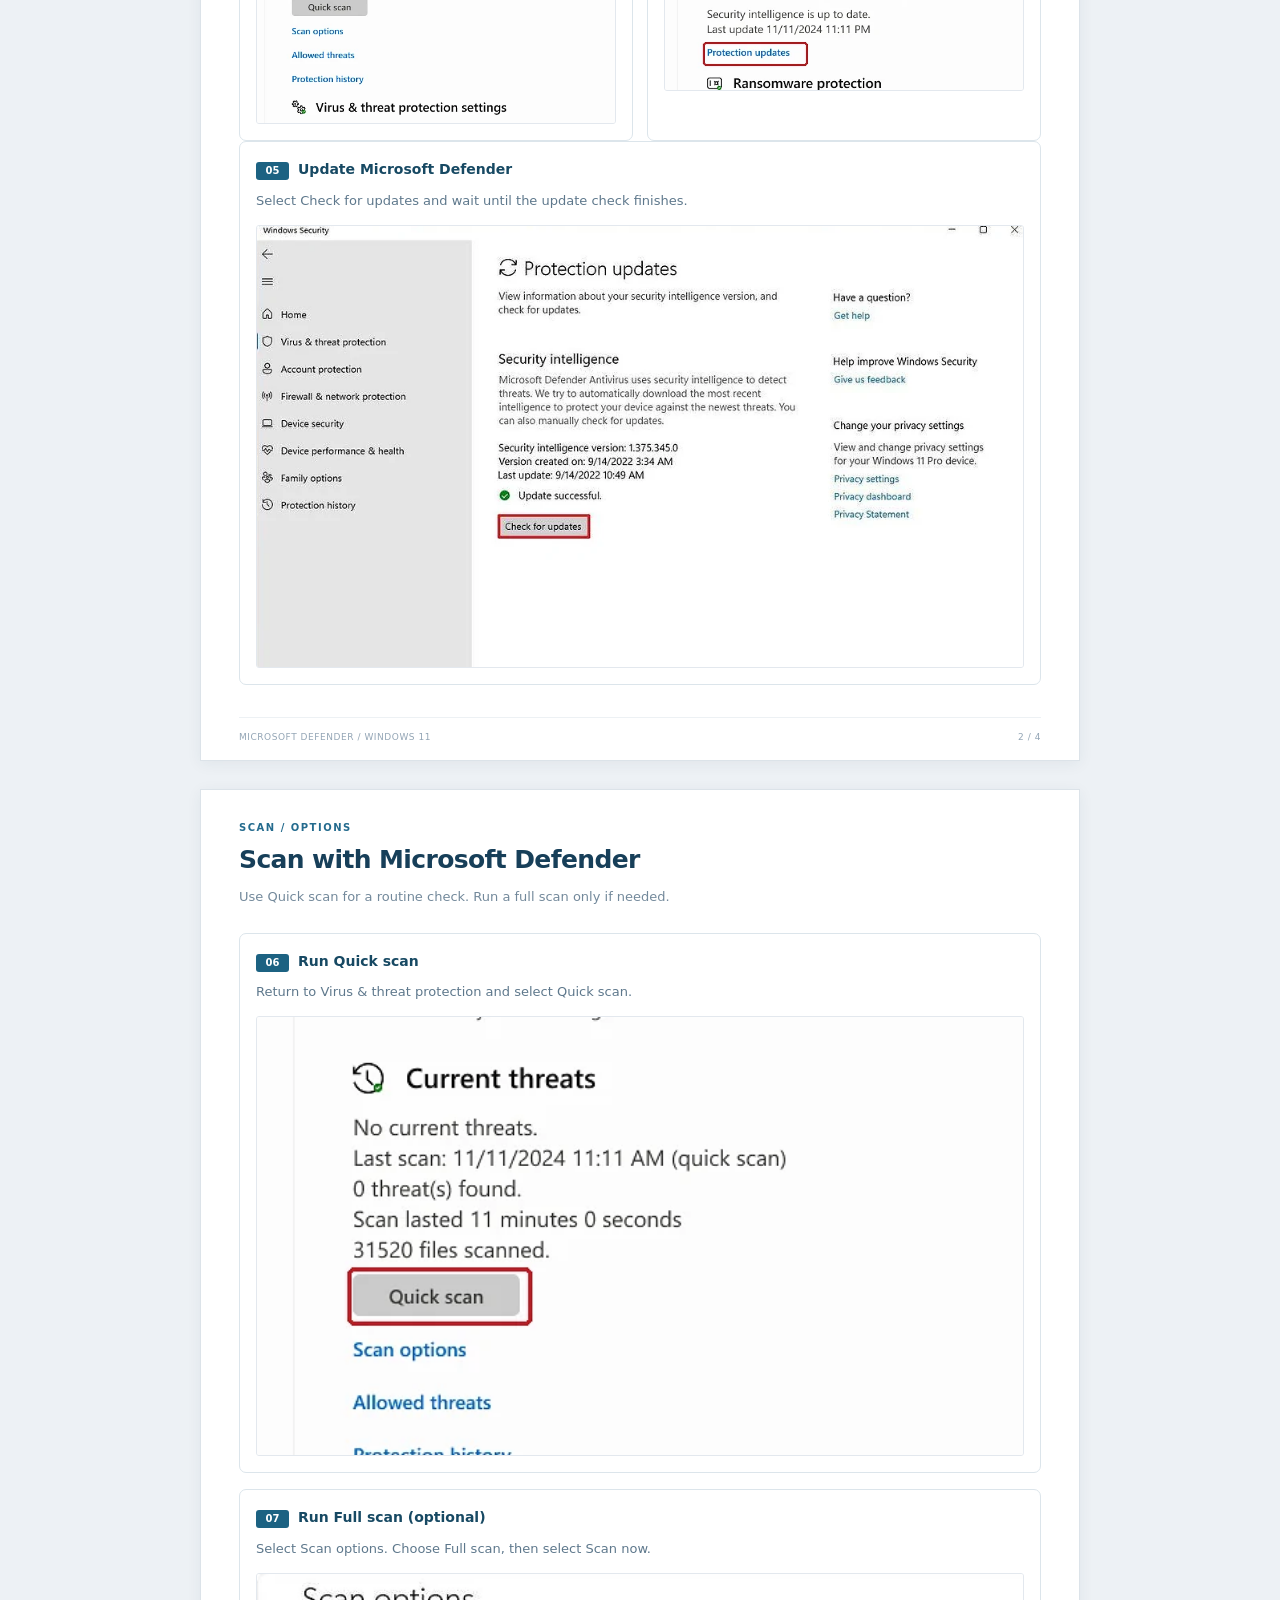
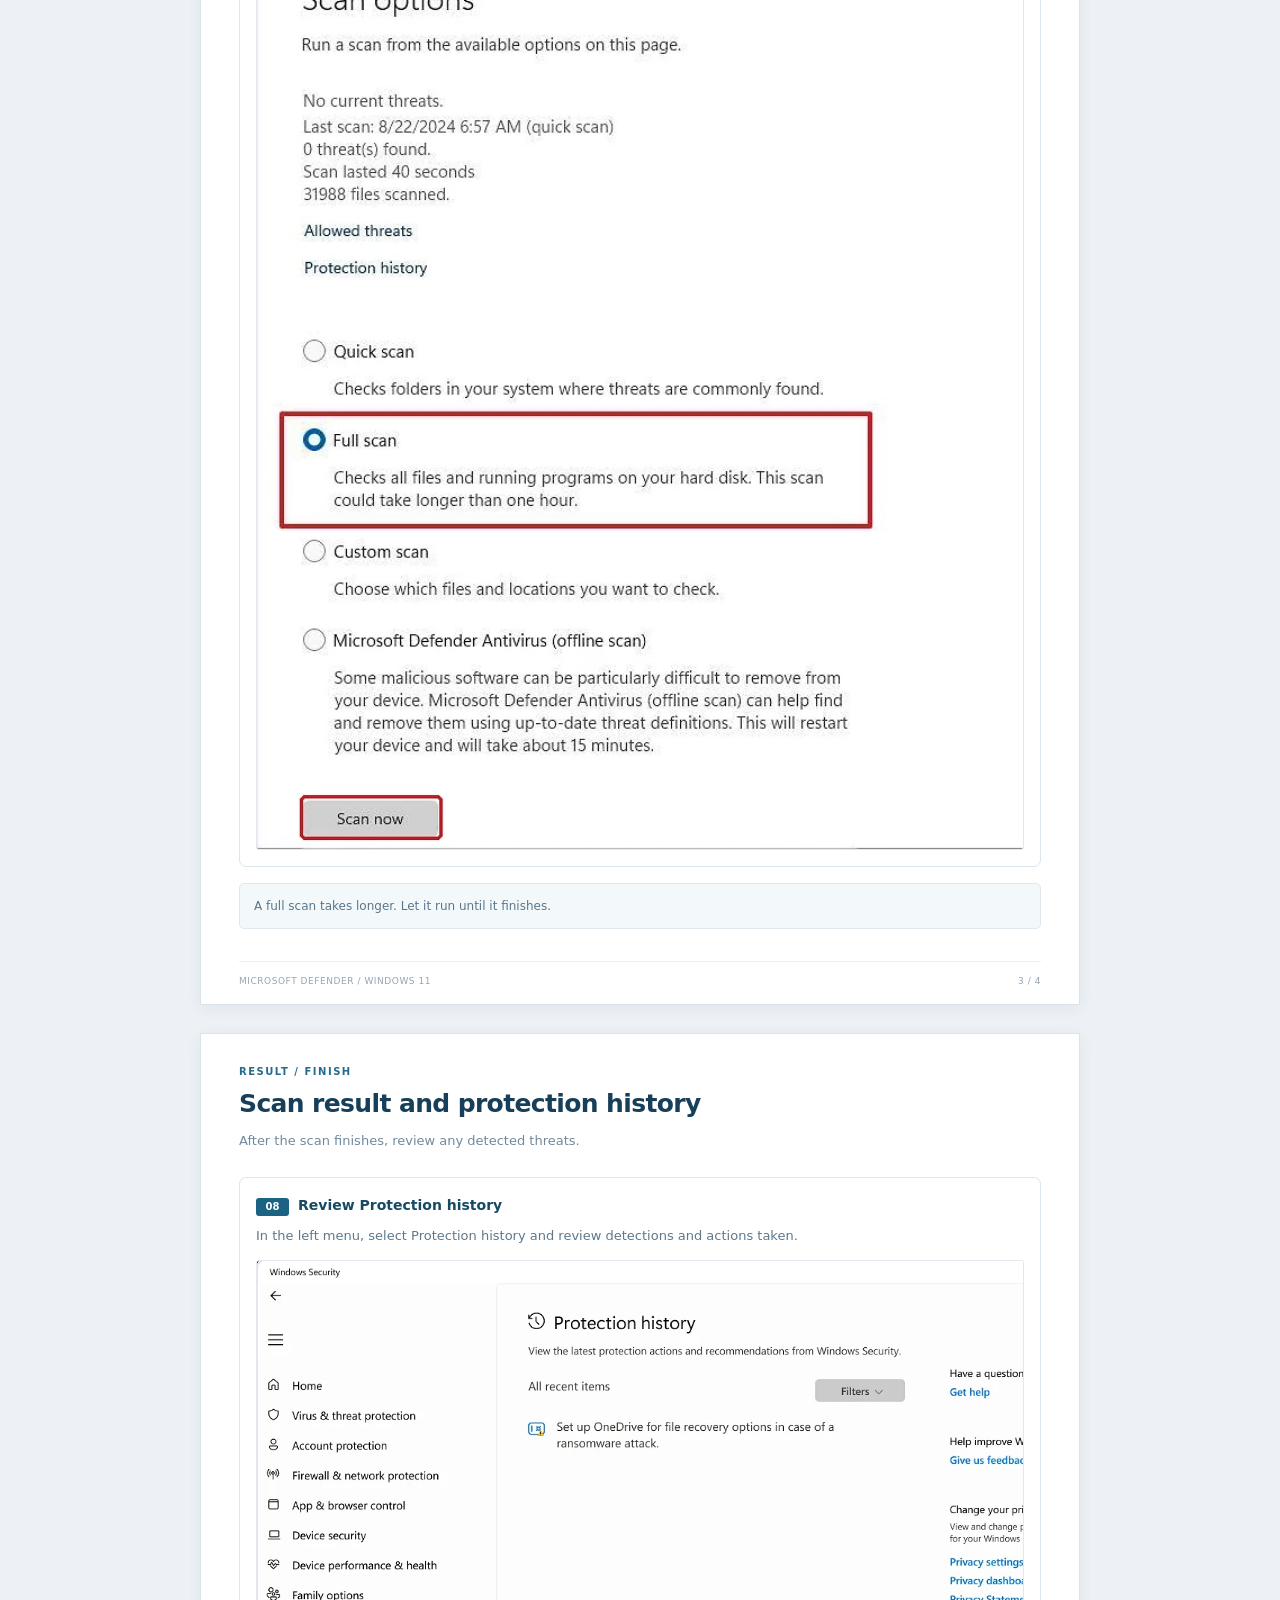
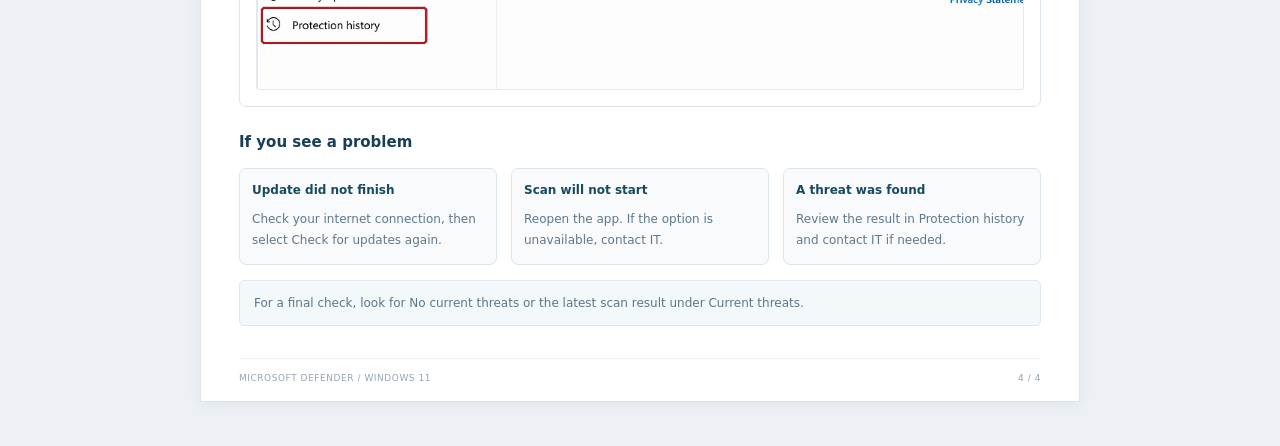
==== commit 8a251621: "Restore the PDF page width and remove the guide count. Outlook and Antivirus use the previous docume" ====
--- a/defender.html
+++ b/defender.html
@@ -3,9 +3,9 @@
 <meta charset="utf-8"><meta name="viewport" content="width=device-width,initial-scale=1">
 <meta name="theme-color" content="#112543"><title>Antivirus & Security · IT Ready</title>
 <link rel="icon" href="./favicon.svg" type="image/svg+xml">
-<link rel="stylesheet" href="./reading-guide.css?v=20261110-fit">
-<script src="./reading-guide.js?v=20261110-fit" defer></script></head>
+<link rel="stylesheet" href="./reading-guide.css?v=20261110-pdfsize">
+<script src="./reading-guide.js?v=20261110-pdfsize" defer></script></head>
 <body><header class="site-top"><div class="top-inner">
-<a class="brand" href="./?v=20261110-fit" aria-label="IT Ready — All guides"><span class="brand-icon" aria-hidden="true">IT</span><span>IT Ready</span></a>
-<nav aria-label="Guide navigation"><a class="all-guides" href="./?v=20261110-fit" data-en="All guides" data-fa="همه راهنماها">All guides</a><button type="button" id="localeBtn" aria-label="Switch to Farsi">فارسی</button></nav>
+<a class="brand" href="./?v=20261110-pdfsize" aria-label="IT Ready — All guides"><span class="brand-icon" aria-hidden="true">IT</span><span>IT Ready</span></a>
+<nav aria-label="Guide navigation"><a class="all-guides" href="./?v=20261110-pdfsize" data-en="All guides" data-fa="همه راهنماها">All guides</a><button type="button" id="localeBtn" aria-label="Switch to Farsi">فارسی</button></nav>
 </div></header><main class="document defender"><article class="paper" aria-labelledby="page-1"><div class="paper-content"><div class="page-heading"><p class="eyebrow" dir="ltr">PHINIX / USER GUIDE</p><h1 data-en="Microsoft Defender Antivirus" data-fa="راهنمای Microsoft Defender Antivirus" id="page-1">Microsoft Defender Antivirus</h1><p class="subtitle" data-en="A visual guide to checking, updating, and scanning antivirus in Windows 11." data-fa="آموزش تصویری بررسی، به‌روزرسانی و اسکن آنتی‌ویروس در Windows 11">A visual guide to checking, updating, and scanning antivirus in Windows 11.</p></div><section class="panel"><div class="step-heading"><span class="number">01</span><h3 data-en="Open Windows Security" data-fa="باز کردن Windows Security">Open Windows Security</h3></div><p data-en="Search for Windows Security in the Start menu and open the app." data-fa="در منوی Start عبارت Windows Security را جست‌وجو و برنامه را باز کنید.">Search for Windows Security in the Start menu and open the app.</p><figure><img src="./guide-images/av-01-start.webp" width="1019" height="545" alt="Search for Windows Security in Start" data-alt-en="Search for Windows Security in Start" data-alt-fa="جست‌وجوی Windows Security در منوی Start" decoding="async"></figure></section><section class="panel"><div class="step-heading"><span class="number">02</span><h3 data-en="Open antivirus protection" data-fa="ورود به بخش آنتی‌ویروس">Open antivirus protection</h3></div><p data-en="On the home page, select Virus & threat protection." data-fa="در صفحه اصلی روی Virus & threat protection کلیک کنید.">On the home page, select Virus & threat protection.</p><figure><img src="./guide-images/av-02-home.webp" width="1140" height="620" alt="Virus & threat protection on the home page" data-alt-en="Virus & threat protection on the home page" data-alt-fa="گزینه Virus & threat protection در صفحه اصلی" decoding="async"></figure></section></div><footer class="paper-footer"><span dir="ltr">MICROSOFT DEFENDER / WINDOWS 11</span><span dir="ltr">1 / 4</span></footer></article><article class="paper" aria-labelledby="page-2"><div class="paper-content"><div class="page-heading"><p class="eyebrow" dir="ltr">PROTECTION / UPDATE</p><h2 data-en="Check status and updates" data-fa="بررسی وضعیت و به‌روزرسانی" id="page-2">Check status and updates</h2><p class="subtitle" data-en="Check protection first, then get the latest threat definitions." data-fa="ابتدا وضعیت حفاظت را بررسی کرده و سپس آخرین اطلاعات شناسایی تهدیدها را دریافت کنید.">Check protection first, then get the latest threat definitions.</p></div><div class="grid cols-2"><section class="panel"><div class="step-heading"><span class="number">03</span><h3 data-en="Check protection status" data-fa="بررسی وضعیت حفاظت">Check protection status</h3></div><p data-en="In Current threats, check the status of the device." data-fa="در بخش Current threats وضعیت دستگاه را بررسی کنید.">In Current threats, check the status of the device.</p><figure><img src="./guide-images/av-03-threats.webp" width="567" height="413" alt="Current threats status" data-alt-en="Current threats status" data-alt-fa="وضعیت Current threats" decoding="async"></figure></section><section class="panel"><div class="step-heading"><span class="number">04</span><h3 data-en="Open updates" data-fa="باز کردن به‌روزرسانی‌ها">Open updates</h3></div><p data-en="Under Virus & threat protection updates, select Protection updates." data-fa="در بخش Virus & threat protection updates روی Protection updates کلیک کنید.">Under Virus & threat protection updates, select Protection updates.</p><figure><img src="./guide-images/av-04-updates.webp" width="521" height="296" alt="Protection updates link" data-alt-en="Protection updates link" data-alt-fa="پیوند Protection updates" decoding="async"></figure></section></div><section class="panel"><div class="step-heading"><span class="number">05</span><h3 data-en="Update Microsoft Defender" data-fa="به‌روزرسانی Microsoft Defender">Update Microsoft Defender</h3></div><p data-en="Select Check for updates and wait until the update check finishes." data-fa="روی Check for updates کلیک کنید و تا پایان بررسی به‌روزرسانی منتظر بمانید.">Select Check for updates and wait until the update check finishes.</p><figure><img src="./guide-images/av-05-check.webp" width="955" height="550" alt="Check for updates button" data-alt-en="Check for updates button" data-alt-fa="دکمه Check for updates" decoding="async"></figure></section></div><footer class="paper-footer"><span dir="ltr">MICROSOFT DEFENDER / WINDOWS 11</span><span dir="ltr">2 / 4</span></footer></article><article class="paper" aria-labelledby="page-3"><div class="paper-content"><div class="page-heading"><p class="eyebrow" dir="ltr">SCAN / OPTIONS</p><h2 data-en="Scan with Microsoft Defender" data-fa="اسکن سیستم با Microsoft Defender" id="page-3">Scan with Microsoft Defender</h2><p class="subtitle" data-en="Use Quick scan for a routine check. Run a full scan only if needed." data-fa="برای بررسی معمول از Quick scan استفاده کنید. اسکن کامل فقط در صورت نیاز انجام می‌شود.">Use Quick scan for a routine check. Run a full scan only if needed.</p></div><section class="panel"><div class="step-heading"><span class="number">06</span><h3 data-en="Run Quick scan" data-fa="اجرای Quick scan">Run Quick scan</h3></div><p data-en="Return to Virus & threat protection and select Quick scan." data-fa="به صفحه Virus & threat protection برگردید و روی Quick scan کلیک کنید.">Return to Virus & threat protection and select Quick scan.</p><figure><img src="./guide-images/av-06-quick.webp" width="551" height="315" alt="Quick scan button" data-alt-en="Quick scan button" data-alt-fa="دکمه Quick scan" decoding="async"></figure></section><section class="panel"><div class="step-heading"><span class="number">07</span><h3 data-en="Run Full scan (optional)" data-fa="اجرای Full scan (اختیاری)">Run Full scan (optional)</h3></div><p data-en="Select Scan options. Choose Full scan, then select Scan now." data-fa="روی Scan options کلیک کنید. Full scan را انتخاب کرده و سپس Scan now را بزنید.">Select Scan options. Choose Full scan, then select Scan now.</p><figure><img src="./guide-images/av-07-full.webp" width="681" height="778" alt="Full scan selected in Scan options" data-alt-en="Full scan selected in Scan options" data-alt-fa="انتخاب Full scan در Scan options" decoding="async"></figure></section><p class="note" data-en="A full scan takes longer. Let it run until it finishes." data-fa="اسکن کامل زمان بیشتری می‌برد؛ اجازه دهید عملیات تا پایان اجرا شود.">A full scan takes longer. Let it run until it finishes.</p></div><footer class="paper-footer"><span dir="ltr">MICROSOFT DEFENDER / WINDOWS 11</span><span dir="ltr">3 / 4</span></footer></article><article class="paper" aria-labelledby="page-4"><div class="paper-content"><div class="page-heading"><p class="eyebrow" dir="ltr">RESULT / FINISH</p><h2 data-en="Scan result and protection history" data-fa="نتیجه اسکن و سابقه حفاظت" id="page-4">Scan result and protection history</h2><p class="subtitle" data-en="After the scan finishes, review any detected threats." data-fa="پس از پایان اسکن، وضعیت شناسایی تهدیدها را بررسی کنید.">After the scan finishes, review any detected threats.</p></div><section class="panel"><div class="step-heading"><span class="number">08</span><h3 data-en="Review Protection history" data-fa="بررسی Protection history">Review Protection history</h3></div><p data-en="In the left menu, select Protection history and review detections and actions taken." data-fa="از منوی سمت چپ روی Protection history کلیک کنید و سوابق شناسایی و اقدامات انجام‌شده را ببینید.">In the left menu, select Protection history and review detections and actions taken.</p><figure><img src="./guide-images/av-08-history.webp" width="1025" height="572" alt="Protection history in the left menu" data-alt-en="Protection history in the left menu" data-alt-fa="Protection history در منوی سمت چپ" decoding="async"></figure></section><h3 class="section-title" data-en="If you see a problem" data-fa="اگر مشکلی مشاهده کردید">If you see a problem</h3><div class="grid cols-3 mini-panels no-numbers"><section class="panel"><h3 data-en="Update did not finish" data-fa="به‌روزرسانی انجام نشد">Update did not finish</h3><p data-en="Check your internet connection, then select Check for updates again." data-fa="اینترنت را بررسی کنید و دوباره Check for updates را بزنید.">Check your internet connection, then select Check for updates again.</p></section><section class="panel"><h3 data-en="Scan will not start" data-fa="اسکن شروع نمی‌شود">Scan will not start</h3><p data-en="Reopen the app. If the option is unavailable, contact IT." data-fa="برنامه را دوباره باز کنید. اگر گزینه غیرفعال است، با IT تماس بگیرید.">Reopen the app. If the option is unavailable, contact IT.</p></section><section class="panel"><h3 data-en="A threat was found" data-fa="تهدید شناسایی شد">A threat was found</h3><p data-en="Review the result in Protection history and contact IT if needed." data-fa="نتیجه را در Protection history بررسی و در صورت نیاز به IT اطلاع دهید.">Review the result in Protection history and contact IT if needed.</p></section></div><p class="note" data-en="For a final check, look for No current threats or the latest scan result under Current threats." data-fa="برای بررسی نهایی، وضعیت No current threats یا نتیجه آخرین اسکن را در بخش Current threats مشاهده کنید.">For a final check, look for No current threats or the latest scan result under Current threats.</p></div><footer class="paper-footer"><span dir="ltr">MICROSOFT DEFENDER / WINDOWS 11</span><span dir="ltr">4 / 4</span></footer></article></main></body></html>
--- a/reading-guide.css
+++ b/reading-guide.css
@@ -1,6 +1,7 @@
-:root{font-family:"Segoe UI",Tahoma,system-ui,sans-serif;color:#173f59;background:#eef2f6;font-synthesis:none}
-*{box-sizing:border-box}body{margin:0}a{color:inherit}button{font:inherit;cursor:pointer}a:focus-visible,button:focus-visible{outline:3px solid #75b9ff;outline-offset:3px}
-.site-top{background:#112543;color:white}.top-inner{max-width:820px;padding:8px 22px;margin:auto;display:flex;align-items:center;justify-content:space-between;gap:16px;min-height:52px}.brand{display:inline-flex;align-items:center;gap:8px;text-decoration:none;font-size:16px;font-weight:800;direction:ltr}.brand-icon{display:grid;place-items:center;width:28px;height:28px;border-radius:8px;background:#286fe5;font-size:13px;color:#fff}.top-inner nav{display:flex;align-items:center;gap:14px}.all-guides{font-size:12px;font-weight:650;text-decoration:none}.all-guides:hover{text-decoration:underline}#localeBtn{color:white;background:transparent;border:1px solid #ffffff60;border-radius:7px;min-height:30px;padding:4px 10px;font-size:12px;font-weight:650}#localeBtn:hover{background:#ffffff14}
-.document{max-width:760px;margin:16px auto 28px;padding:0 14px}.paper{background:#fff;border:1px solid #dce3e9;box-shadow:0 2px 10px #243a500d;margin-bottom:14px;padding:20px 24px 12px;min-width:0}.page-heading{margin-bottom:14px}.eyebrow{font-size:10px;letter-spacing:.14em;font-weight:800;color:#246b8e;margin:0 0 6px}.page-heading h1{font-size:22px;line-height:1.3;margin:0 0 6px;letter-spacing:-.02em}.page-heading h2{font-size:18px;line-height:1.35;margin:0 0 6px;letter-spacing:-.02em}.subtitle{color:#73899b;font-size:12.5px;line-height:1.65;margin:0}.grid{display:grid;gap:10px;align-items:start}.cols-2{grid-template-columns:repeat(2,minmax(0,1fr))}.cols-3{grid-template-columns:repeat(3,minmax(0,1fr))}.cols-4{grid-template-columns:repeat(4,minmax(0,1fr))}.grid>.panel{margin:0;height:100%}.panel{border:1px solid #dce5eb;border-radius:7px;padding:12px 12px 10px;margin:0 0 10px;min-width:0}.panel p,.troubleshooting-row p,.troubleshooting-row li,.panel li{font-size:12.5px;line-height:1.65;color:#5e788c;margin:6px 0 8px;overflow-wrap:anywhere}.panel p:last-child,.panel li:last-child{margin-bottom:0}.step-heading{display:flex;gap:8px;align-items:baseline}.number{display:inline-block;min-width:28px;padding:1px 5px;text-align:center;background:#1c6282;border-radius:3px;color:#fff;font-size:10px;line-height:1.45;font-weight:750;flex:none;font-variant-numeric:tabular-nums}.step-heading h3,.panel>h3,.troubleshooting-row h3{font-size:13px;line-height:1.45;margin:0;font-weight:750;color:#174963}figure{position:relative;margin:8px 0 0;min-width:0}figure img{display:block;width:auto;max-width:100%;max-height:320px;height:auto;margin:auto;border:1px solid #e3e8ee;border-radius:3px;object-fit:contain;pointer-events:none;-webkit-user-drag:none;user-select:none;-webkit-touch-callout:none}.zoom-hit{position:absolute;inset:0;border:0;padding:0;margin:0;background:transparent;cursor:zoom-in}.zoom-layer{position:fixed;inset:0;z-index:80;display:flex;align-items:center;justify-content:center;padding:28px 16px;background:rgba(8,16,30,.88);cursor:zoom-out;-webkit-touch-callout:none}.zoom-layer canvas{max-width:94vw;max-height:90vh;background:#fff;border-radius:4px;box-shadow:0 18px 48px rgba(0,0,0,.4);cursor:default}.zoom-close{position:absolute;top:12px;inset-inline-end:14px;width:36px;height:36px;border:0;border-radius:8px;background:#ffffff18;color:#fff;font-size:22px;line-height:1}.section-title{font-size:14px;margin:16px 0 10px;line-height:1.45}.overview{margin:12px 0 16px;gap:8px}.overview-item{border:1px solid #e0e7ed;border-radius:5px;text-align:center;background:#f4f8fa;padding:8px 6px;font-size:11px;color:#58768d}.overview-item span:first-child{display:block;font-size:11px;font-weight:800;color:#255773;margin-bottom:2px}.panel ol{margin:6px 0 0;padding-inline-start:18px}.panel li{margin:2px 0}.side-by-side{display:grid;grid-template-columns:1.05fr .95fr;gap:8px 16px;align-items:center}.side-by-side .step-heading,.side-by-side p{grid-column:1}.side-by-side figure{grid-column:2;grid-row:1 / span 3;margin:0}.note{background:#f3f8fa;border:1px solid #e0e8ed;border-radius:5px;color:#5a768b;font-size:12px;line-height:1.65;margin:12px 0 0;padding:9px 12px}.caption{font-size:11px!important;text-align:center;margin:8px 0 0!important;color:#7b91a4!important}.mini-panels .panel{background:#f8fafc;padding:10px}.mini-panels h3{font-size:12px}.mini-panels p{font-size:12px}.text-only{border:0;border-radius:0;padding:8px 0 0;margin:0}.text-only+.text-only{padding-top:10px}.mini-panels+.text-only{border-top:1px solid #e1e8ed;margin-top:12px}.no-numbers .number{display:none}.troubleshooting-row{display:grid;grid-template-columns:1.15fr .85fr;gap:16px;align-items:center;margin-bottom:14px}.troubleshooting-row figure{margin:0}.troubleshooting-row ol{padding-inline-start:18px}.settings-panel{background:#f9fbfd}.paper-footer{display:flex;justify-content:space-between;gap:16px;color:#93a5b5;font-size:9px;letter-spacing:.05em;border-top:1px solid #edf1f4;margin-top:16px;padding-top:10px;direction:ltr}html[lang=fa] .page-heading h1,html[lang=fa] .page-heading h2{letter-spacing:0}html[lang=fa] .eyebrow{text-align:right}
-@media(max-width:680px){.top-inner{padding:8px 14px}.document{padding:0 10px;margin-top:12px}.paper{padding:16px 12px 10px}.cols-2,.cols-3,.cols-4,.side-by-side,.troubleshooting-row{grid-template-columns:1fr}.side-by-side figure{grid-column:auto;grid-row:auto;margin-top:8px}.page-heading h1{font-size:20px}.page-heading h2{font-size:17px}figure img{max-height:260px}.overview-item{font-size:10px;padding:7px 3px}}
-@media print{@page{size:A4;margin:10mm}:root{background:#fff}.site-top{display:none}.document{max-width:none;margin:0;padding:0}.paper{box-shadow:none;border:0;margin:0 0 8mm;break-inside:avoid}figure img{max-height:240px}}
+:root{font-family:"Segoe UI",Tahoma,system-ui,sans-serif;color:#173f59;background:#edf1f5;font-synthesis:none}
+*{box-sizing:border-box}body{margin:0}a{color:inherit}button{font:inherit;cursor:pointer}a:focus-visible,button:focus-visible{outline:3px solid #75b9ff;outline-offset:4px}
+.site-top{background:#112543;color:white}.top-inner{max-width:1056px;padding:12px 28px;margin:auto;display:flex;align-items:center;justify-content:space-between;gap:20px;min-height:64px}.brand{display:inline-flex;align-items:center;gap:10px;text-decoration:none;font-size:19px;font-weight:800;direction:ltr}.brand-icon{display:grid;place-items:center;width:36px;height:36px;border-radius:11px;background:#286fe5;font-size:20px;color:#fff}.top-inner nav{display:flex;align-items:center;gap:20px}.all-guides{font-size:13px;font-weight:650;text-decoration:none}.all-guides:hover{text-decoration:underline}#localeBtn{color:white;background:transparent;border:1px solid #ffffff60;border-radius:7px;min-height:36px;padding:7px 13px;font-size:13px;font-weight:650}#localeBtn:hover{background:#ffffff14}
+.document{max-width:916px;margin:28px auto 44px;padding:0 18px}.paper{background:#fff;border:1px solid #dce3e9;box-shadow:0 3px 14px #243a5010;margin-bottom:28px;padding:32px 38px 18px;min-width:0}.page-heading{margin-bottom:24px}.eyebrow{font-size:10px;letter-spacing:.15em;font-weight:800;color:#246b8e;margin:0 0 9px}.page-heading h1{font-size:30px;line-height:1.35;margin:0 0 9px;letter-spacing:-.03em}.page-heading h2{font-size:25px;line-height:1.4;margin:0 0 8px;letter-spacing:-.025em}.subtitle{color:#73899b;font-size:13px;line-height:1.85;margin:0}.grid{display:grid;gap:14px;align-items:start}.cols-2{grid-template-columns:repeat(2,minmax(0,1fr))}.cols-3{grid-template-columns:repeat(3,minmax(0,1fr))}.cols-4{grid-template-columns:repeat(4,minmax(0,1fr))}.grid>.panel{margin:0;height:100%}.panel{border:1px solid #dce5eb;border-radius:7px;padding:16px;margin:0 0 16px;min-width:0}.panel p,.panel li,.troubleshooting-row p,.troubleshooting-row li{font-size:13px;line-height:1.85;color:#5e788c;margin:8px 0 11px;overflow-wrap:anywhere}.panel ol{margin:6px 0 0;padding-inline-start:18px}.panel p:last-child{margin-bottom:0}.step-heading{display:flex;gap:9px;align-items:baseline}.number{display:inline-block;min-width:33px;padding:2px 6px;text-align:center;background:#1c6282;border-radius:3px;color:#fff;font-size:10px;line-height:1.4;font-weight:750;flex:none;font-variant-numeric:tabular-nums}.step-heading h3,.panel>h3,.troubleshooting-row h3{font-size:14px;line-height:1.6;margin:0;font-weight:750;color:#174963}figure{position:relative;margin:12px 0 0;min-width:0}figure img{display:block;width:auto;max-width:100%;height:auto;margin:auto;border:1px solid #e3e8ee;border-radius:3px;pointer-events:none;-webkit-user-drag:none;user-select:none;-webkit-touch-callout:none}.zoom-hit{position:absolute;inset:0;border:0;padding:0;margin:0;background:transparent;cursor:zoom-in}.zoom-layer{position:fixed;inset:0;z-index:80;display:flex;align-items:center;justify-content:center;padding:28px 16px;background:rgba(8,16,30,.88);cursor:zoom-out;-webkit-touch-callout:none}.zoom-layer canvas{max-width:94vw;max-height:90vh;background:#fff;border-radius:4px;box-shadow:0 18px 48px rgba(0,0,0,.4);cursor:default}.zoom-close{position:absolute;top:12px;inset-inline-end:14px;width:36px;height:36px;border:0;border-radius:8px;background:#ffffff18;color:#fff;font-size:22px;line-height:1}.section-title{font-size:15px;margin:24px 0 13px;line-height:1.5}.overview{margin:21px 0 27px;gap:10px}.overview-item{border:1px solid #e0e7ed;border-radius:5px;text-align:center;background:#f4f8fa;padding:10px 6px;font-size:11px;color:#58768d}.overview-item span:first-child{display:block;font-size:12px;font-weight:800;color:#255773;margin-bottom:4px}.file-shot img{max-width:460px;width:100%}.account-shot img{max-width:530px;width:100%}.portrait{display:flex;flex-direction:column}.portrait figure{margin-top:auto;padding-top:10px}.portrait img{max-height:470px;width:auto;object-fit:contain}.side-by-side{display:grid;grid-template-columns:1.15fr 1fr;gap:0 25px;align-items:center}.side-by-side .step-heading,.side-by-side p{grid-column:1}.side-by-side figure{grid-column:2;grid-row:1 / span 2;margin:0}.inbox-shot img{max-height:240px}.sync-shot img{max-width:340px;width:100%}.note{background:#f3f8fa;border:1px solid #e0e8ed;border-radius:5px;color:#5a768b;font-size:12px;line-height:1.85;margin:15px 0 0;padding:11px 14px}.note.caution{border-inline-start:3px solid #c5a66d}.caption{font-size:11px!important;text-align:center;margin-top:10px!important;color:#7b91a4!important}.mini-panels .panel{background:#f8fafc;padding:12px}.mini-panels .step-heading{gap:6px}.mini-panels h3{font-size:12px}.mini-panels p{font-size:12px;line-height:1.8}.text-only{border:0;border-radius:0;padding:12px 0 0;margin:0}.text-only+.text-only{padding-top:14px}.mini-panels+.text-only{border-top:1px solid #e1e8ed;margin-top:18px}.no-numbers .number{display:none}.troubleshooting-row{display:grid;grid-template-columns:1.2fr 1fr;gap:30px;align-items:start;margin-bottom:24px}.troubleshooting-row figure{margin:0}.troubleshooting-row img{max-height:350px}.troubleshooting-row ol{padding-inline-start:19px}.troubleshooting-row li{margin:4px 0}.settings-panel{background:#f9fbfd}.settings-panel img{max-height:220px}.paper-footer{display:flex;justify-content:space-between;gap:20px;color:#93a5b5;font-size:9px;letter-spacing:.06em;border-top:1px solid #edf1f4;margin-top:32px;padding-top:14px;direction:ltr}.defender figure img{width:100%}.defender .paper:first-child figure img{max-width:620px}.defender .shared-photo{padding:10px}.shared-photo figure{margin:0}.defender .grid{margin-top:15px}.paper-content>.grid:last-child{margin-bottom:12px}html[lang=fa] .page-heading h1,html[lang=fa] .page-heading h2{letter-spacing:0}html[lang=fa] .eyebrow{text-align:right}
+@media(min-width:720px){.outlook .paper:nth-child(2),.outlook .paper:nth-child(3){min-height:760px;display:flex;flex-direction:column}.outlook .paper:nth-child(2) .paper-footer,.outlook .paper:nth-child(3) .paper-footer{margin-top:auto;padding-top:20px}.outlook .paper:nth-child(2) .paper-content,.outlook .paper:nth-child(3) .paper-content{padding-bottom:40px}}
+@media(max-width:620px){.top-inner{padding:10px 16px}.brand{font-size:17px;gap:8px}.top-inner nav{gap:13px}.all-guides{font-size:12px}.brand-icon{width:32px;height:32px;font-size:18px}.document{padding:0 10px;margin-top:16px}.paper{padding:23px 18px 15px;margin-bottom:16px}.page-heading h1{font-size:25px}.page-heading h2{font-size:22px}.cols-2,.cols-3,.side-by-side,.troubleshooting-row{grid-template-columns:1fr}.side-by-side figure{grid-column:auto;grid-row:auto;margin-top:12px}.overview{gap:5px}.overview-item{font-size:10px;padding:9px 3px}.panel{padding:13px}.portrait img{max-height:440px}.grid{gap:12px}.step-heading h3{font-size:14px}.mini-panels .step-heading h3{font-size:13px}.troubleshooting-row{gap:14px}.troubleshooting-row figure{max-width:320px;justify-self:center}.paper-footer{margin-top:25px;font-size:8px}.subtitle{font-size:12px}.note{font-size:12px}}
+@media print{@page{size:A4;margin:10mm}:root{background:#fff}.site-top{display:none}.document{max-width:none;margin:0;padding:0}.paper{box-shadow:none;border:0;margin:0;padding:0;min-height:0!important;break-after:page}.paper:last-child{break-after:auto}.paper-content{padding-bottom:0!important}.paper-footer{margin-top:20px!important}.panel,figure,.grid,.troubleshooting-row{break-inside:avoid}.page-heading{break-after:avoid}.page-heading h1{font-size:25px}.page-heading h2{font-size:22px}.panel p,.troubleshooting-row p,.troubleshooting-row li{font-size:11px}.defender .paper:first-child figure img{max-width:480px}}
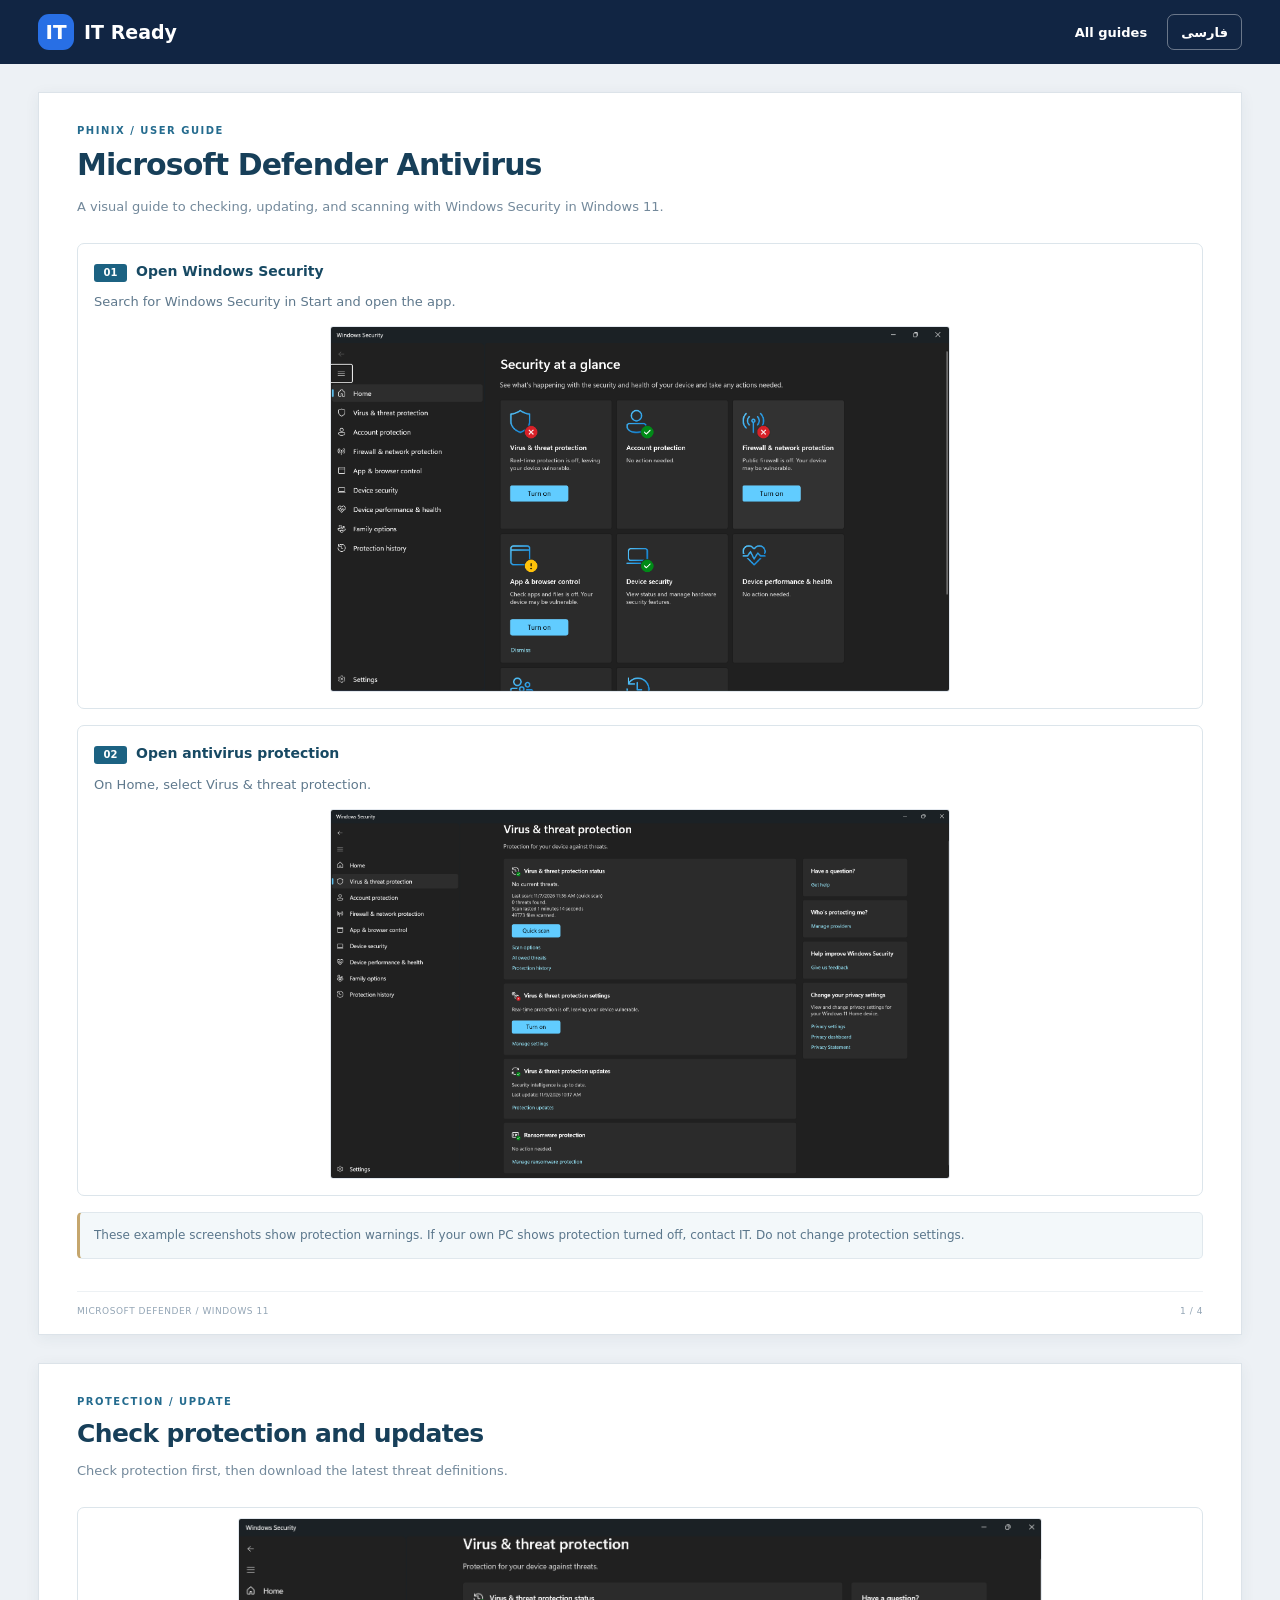
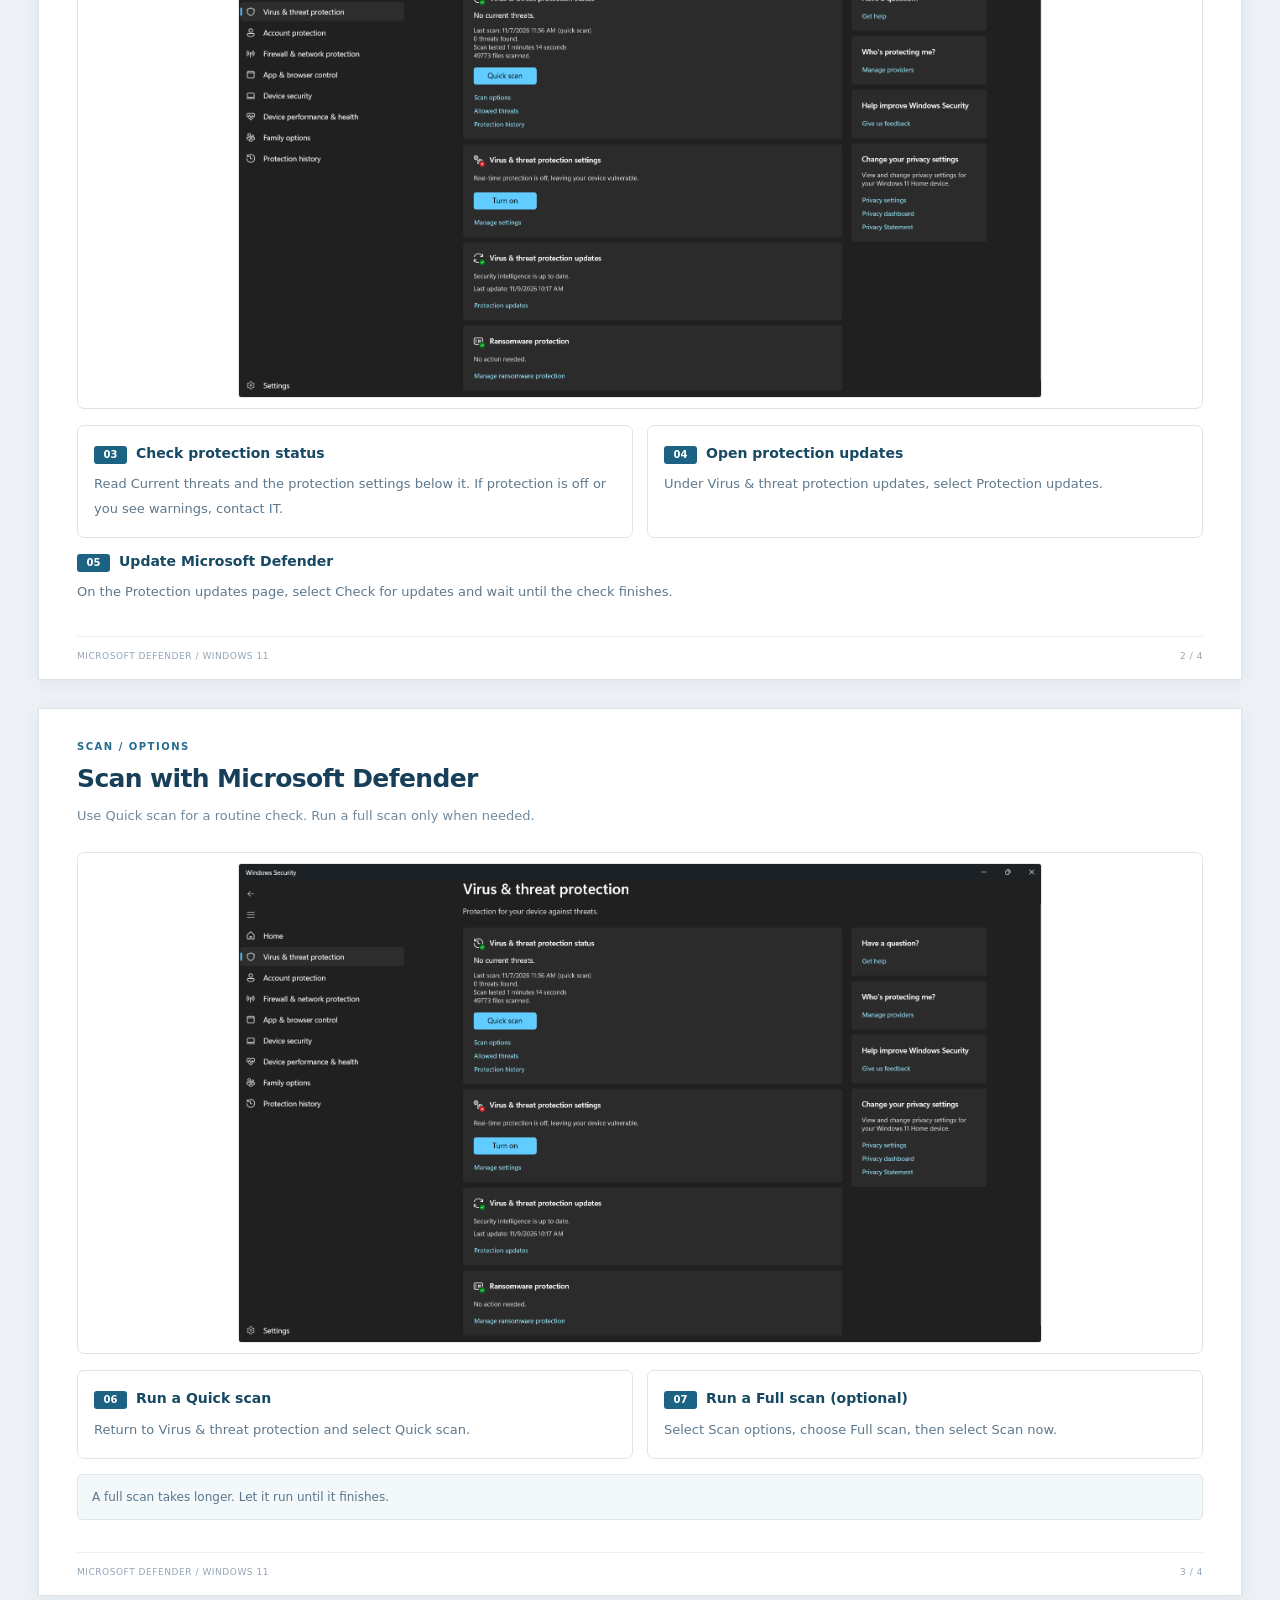
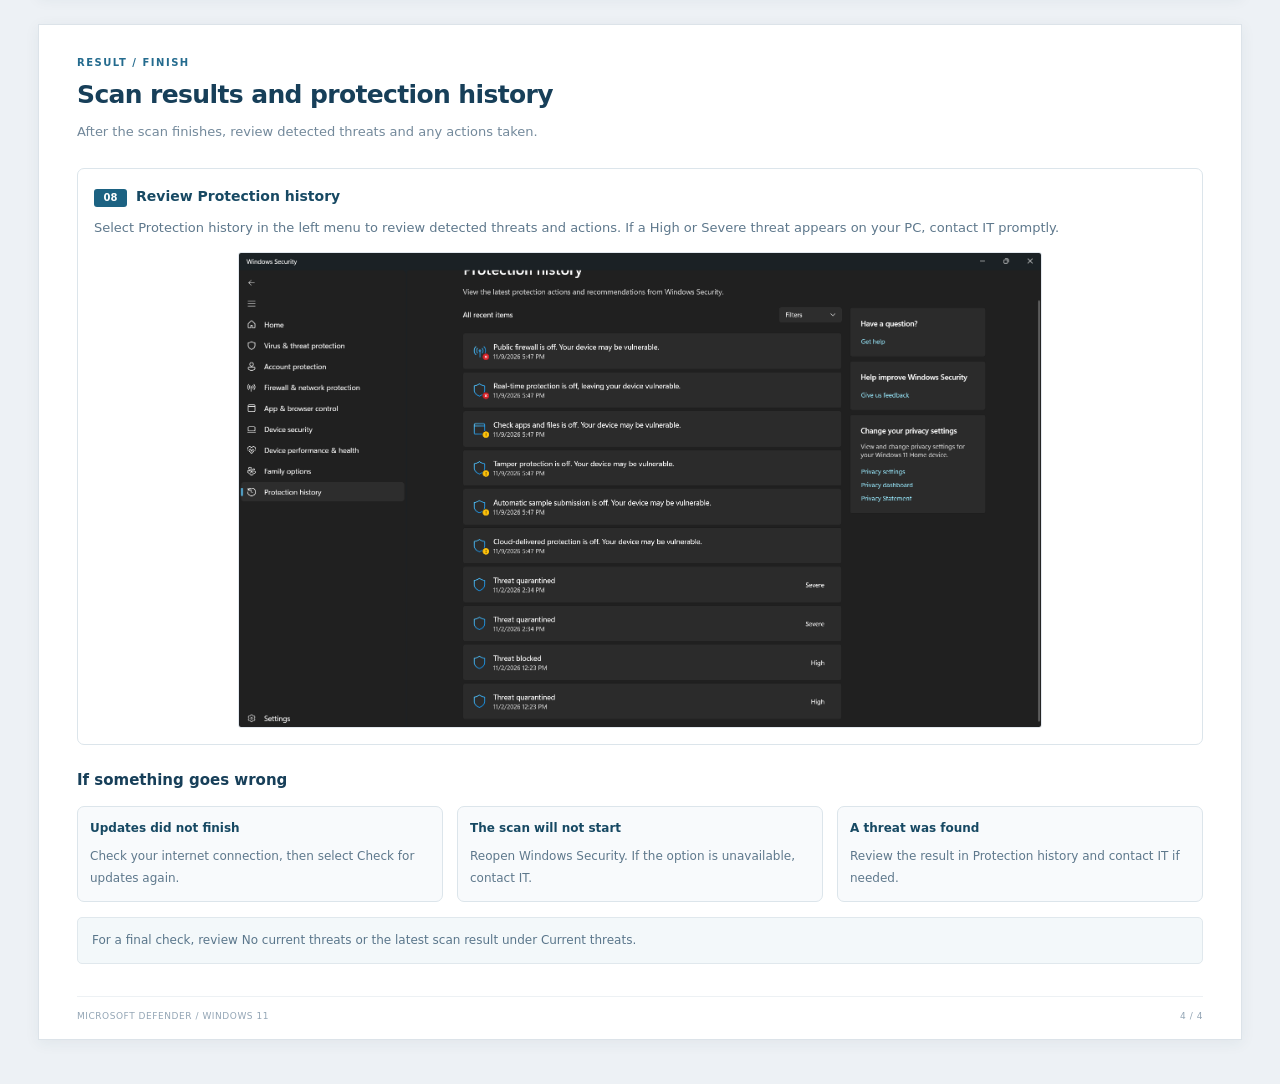
==== commit fd898469: "Match the Network page margins and restore the dark antivirus screenshots. Homepage, Outlook, and An" ====
--- a/defender.html
+++ b/defender.html
@@ -1,11 +1,11 @@
 <!doctype html>
 <html lang="en" dir="ltr"><head>
 <meta charset="utf-8"><meta name="viewport" content="width=device-width,initial-scale=1">
-<meta name="theme-color" content="#112543"><title>Antivirus & Security · IT Ready</title>
+<meta name="theme-color" content="#112543"><title>Antivirus &amp; Security · IT Ready</title>
 <link rel="icon" href="./favicon.svg" type="image/svg+xml">
-<link rel="stylesheet" href="./reading-guide.css?v=20261110-pdfsize">
-<script src="./reading-guide.js?v=20261110-pdfsize" defer></script></head>
+<link rel="stylesheet" href="./reading-guide.css?v=20261110-width">
+<script src="./reading-guide.js?v=20261110-width" defer></script></head>
 <body><header class="site-top"><div class="top-inner">
-<a class="brand" href="./?v=20261110-pdfsize" aria-label="IT Ready — All guides"><span class="brand-icon" aria-hidden="true">IT</span><span>IT Ready</span></a>
-<nav aria-label="Guide navigation"><a class="all-guides" href="./?v=20261110-pdfsize" data-en="All guides" data-fa="همه راهنماها">All guides</a><button type="button" id="localeBtn" aria-label="Switch to Farsi">فارسی</button></nav>
-</div></header><main class="document defender"><article class="paper" aria-labelledby="page-1"><div class="paper-content"><div class="page-heading"><p class="eyebrow" dir="ltr">PHINIX / USER GUIDE</p><h1 data-en="Microsoft Defender Antivirus" data-fa="راهنمای Microsoft Defender Antivirus" id="page-1">Microsoft Defender Antivirus</h1><p class="subtitle" data-en="A visual guide to checking, updating, and scanning antivirus in Windows 11." data-fa="آموزش تصویری بررسی، به‌روزرسانی و اسکن آنتی‌ویروس در Windows 11">A visual guide to checking, updating, and scanning antivirus in Windows 11.</p></div><section class="panel"><div class="step-heading"><span class="number">01</span><h3 data-en="Open Windows Security" data-fa="باز کردن Windows Security">Open Windows Security</h3></div><p data-en="Search for Windows Security in the Start menu and open the app." data-fa="در منوی Start عبارت Windows Security را جست‌وجو و برنامه را باز کنید.">Search for Windows Security in the Start menu and open the app.</p><figure><img src="./guide-images/av-01-start.webp" width="1019" height="545" alt="Search for Windows Security in Start" data-alt-en="Search for Windows Security in Start" data-alt-fa="جست‌وجوی Windows Security در منوی Start" decoding="async"></figure></section><section class="panel"><div class="step-heading"><span class="number">02</span><h3 data-en="Open antivirus protection" data-fa="ورود به بخش آنتی‌ویروس">Open antivirus protection</h3></div><p data-en="On the home page, select Virus & threat protection." data-fa="در صفحه اصلی روی Virus & threat protection کلیک کنید.">On the home page, select Virus & threat protection.</p><figure><img src="./guide-images/av-02-home.webp" width="1140" height="620" alt="Virus & threat protection on the home page" data-alt-en="Virus & threat protection on the home page" data-alt-fa="گزینه Virus & threat protection در صفحه اصلی" decoding="async"></figure></section></div><footer class="paper-footer"><span dir="ltr">MICROSOFT DEFENDER / WINDOWS 11</span><span dir="ltr">1 / 4</span></footer></article><article class="paper" aria-labelledby="page-2"><div class="paper-content"><div class="page-heading"><p class="eyebrow" dir="ltr">PROTECTION / UPDATE</p><h2 data-en="Check status and updates" data-fa="بررسی وضعیت و به‌روزرسانی" id="page-2">Check status and updates</h2><p class="subtitle" data-en="Check protection first, then get the latest threat definitions." data-fa="ابتدا وضعیت حفاظت را بررسی کرده و سپس آخرین اطلاعات شناسایی تهدیدها را دریافت کنید.">Check protection first, then get the latest threat definitions.</p></div><div class="grid cols-2"><section class="panel"><div class="step-heading"><span class="number">03</span><h3 data-en="Check protection status" data-fa="بررسی وضعیت حفاظت">Check protection status</h3></div><p data-en="In Current threats, check the status of the device." data-fa="در بخش Current threats وضعیت دستگاه را بررسی کنید.">In Current threats, check the status of the device.</p><figure><img src="./guide-images/av-03-threats.webp" width="567" height="413" alt="Current threats status" data-alt-en="Current threats status" data-alt-fa="وضعیت Current threats" decoding="async"></figure></section><section class="panel"><div class="step-heading"><span class="number">04</span><h3 data-en="Open updates" data-fa="باز کردن به‌روزرسانی‌ها">Open updates</h3></div><p data-en="Under Virus & threat protection updates, select Protection updates." data-fa="در بخش Virus & threat protection updates روی Protection updates کلیک کنید.">Under Virus & threat protection updates, select Protection updates.</p><figure><img src="./guide-images/av-04-updates.webp" width="521" height="296" alt="Protection updates link" data-alt-en="Protection updates link" data-alt-fa="پیوند Protection updates" decoding="async"></figure></section></div><section class="panel"><div class="step-heading"><span class="number">05</span><h3 data-en="Update Microsoft Defender" data-fa="به‌روزرسانی Microsoft Defender">Update Microsoft Defender</h3></div><p data-en="Select Check for updates and wait until the update check finishes." data-fa="روی Check for updates کلیک کنید و تا پایان بررسی به‌روزرسانی منتظر بمانید.">Select Check for updates and wait until the update check finishes.</p><figure><img src="./guide-images/av-05-check.webp" width="955" height="550" alt="Check for updates button" data-alt-en="Check for updates button" data-alt-fa="دکمه Check for updates" decoding="async"></figure></section></div><footer class="paper-footer"><span dir="ltr">MICROSOFT DEFENDER / WINDOWS 11</span><span dir="ltr">2 / 4</span></footer></article><article class="paper" aria-labelledby="page-3"><div class="paper-content"><div class="page-heading"><p class="eyebrow" dir="ltr">SCAN / OPTIONS</p><h2 data-en="Scan with Microsoft Defender" data-fa="اسکن سیستم با Microsoft Defender" id="page-3">Scan with Microsoft Defender</h2><p class="subtitle" data-en="Use Quick scan for a routine check. Run a full scan only if needed." data-fa="برای بررسی معمول از Quick scan استفاده کنید. اسکن کامل فقط در صورت نیاز انجام می‌شود.">Use Quick scan for a routine check. Run a full scan only if needed.</p></div><section class="panel"><div class="step-heading"><span class="number">06</span><h3 data-en="Run Quick scan" data-fa="اجرای Quick scan">Run Quick scan</h3></div><p data-en="Return to Virus & threat protection and select Quick scan." data-fa="به صفحه Virus & threat protection برگردید و روی Quick scan کلیک کنید.">Return to Virus & threat protection and select Quick scan.</p><figure><img src="./guide-images/av-06-quick.webp" width="551" height="315" alt="Quick scan button" data-alt-en="Quick scan button" data-alt-fa="دکمه Quick scan" decoding="async"></figure></section><section class="panel"><div class="step-heading"><span class="number">07</span><h3 data-en="Run Full scan (optional)" data-fa="اجرای Full scan (اختیاری)">Run Full scan (optional)</h3></div><p data-en="Select Scan options. Choose Full scan, then select Scan now." data-fa="روی Scan options کلیک کنید. Full scan را انتخاب کرده و سپس Scan now را بزنید.">Select Scan options. Choose Full scan, then select Scan now.</p><figure><img src="./guide-images/av-07-full.webp" width="681" height="778" alt="Full scan selected in Scan options" data-alt-en="Full scan selected in Scan options" data-alt-fa="انتخاب Full scan در Scan options" decoding="async"></figure></section><p class="note" data-en="A full scan takes longer. Let it run until it finishes." data-fa="اسکن کامل زمان بیشتری می‌برد؛ اجازه دهید عملیات تا پایان اجرا شود.">A full scan takes longer. Let it run until it finishes.</p></div><footer class="paper-footer"><span dir="ltr">MICROSOFT DEFENDER / WINDOWS 11</span><span dir="ltr">3 / 4</span></footer></article><article class="paper" aria-labelledby="page-4"><div class="paper-content"><div class="page-heading"><p class="eyebrow" dir="ltr">RESULT / FINISH</p><h2 data-en="Scan result and protection history" data-fa="نتیجه اسکن و سابقه حفاظت" id="page-4">Scan result and protection history</h2><p class="subtitle" data-en="After the scan finishes, review any detected threats." data-fa="پس از پایان اسکن، وضعیت شناسایی تهدیدها را بررسی کنید.">After the scan finishes, review any detected threats.</p></div><section class="panel"><div class="step-heading"><span class="number">08</span><h3 data-en="Review Protection history" data-fa="بررسی Protection history">Review Protection history</h3></div><p data-en="In the left menu, select Protection history and review detections and actions taken." data-fa="از منوی سمت چپ روی Protection history کلیک کنید و سوابق شناسایی و اقدامات انجام‌شده را ببینید.">In the left menu, select Protection history and review detections and actions taken.</p><figure><img src="./guide-images/av-08-history.webp" width="1025" height="572" alt="Protection history in the left menu" data-alt-en="Protection history in the left menu" data-alt-fa="Protection history در منوی سمت چپ" decoding="async"></figure></section><h3 class="section-title" data-en="If you see a problem" data-fa="اگر مشکلی مشاهده کردید">If you see a problem</h3><div class="grid cols-3 mini-panels no-numbers"><section class="panel"><h3 data-en="Update did not finish" data-fa="به‌روزرسانی انجام نشد">Update did not finish</h3><p data-en="Check your internet connection, then select Check for updates again." data-fa="اینترنت را بررسی کنید و دوباره Check for updates را بزنید.">Check your internet connection, then select Check for updates again.</p></section><section class="panel"><h3 data-en="Scan will not start" data-fa="اسکن شروع نمی‌شود">Scan will not start</h3><p data-en="Reopen the app. If the option is unavailable, contact IT." data-fa="برنامه را دوباره باز کنید. اگر گزینه غیرفعال است، با IT تماس بگیرید.">Reopen the app. If the option is unavailable, contact IT.</p></section><section class="panel"><h3 data-en="A threat was found" data-fa="تهدید شناسایی شد">A threat was found</h3><p data-en="Review the result in Protection history and contact IT if needed." data-fa="نتیجه را در Protection history بررسی و در صورت نیاز به IT اطلاع دهید.">Review the result in Protection history and contact IT if needed.</p></section></div><p class="note" data-en="For a final check, look for No current threats or the latest scan result under Current threats." data-fa="برای بررسی نهایی، وضعیت No current threats یا نتیجه آخرین اسکن را در بخش Current threats مشاهده کنید.">For a final check, look for No current threats or the latest scan result under Current threats.</p></div><footer class="paper-footer"><span dir="ltr">MICROSOFT DEFENDER / WINDOWS 11</span><span dir="ltr">4 / 4</span></footer></article></main></body></html>
+<a class="brand" href="./?v=20261110-width" aria-label="IT Ready — All guides"><span class="brand-icon" aria-hidden="true">IT</span><span>IT Ready</span></a>
+<nav aria-label="Guide navigation"><a class="all-guides" href="./?v=20261110-width" data-en="All guides" data-fa="همه راهنماها">All guides</a><button type="button" id="localeBtn" aria-label="Switch to Farsi">فارسی</button></nav>
+</div></header><main class="document defender"><article class="paper" aria-labelledby="page-1"><div class="paper-content"><div class="page-heading"><p class="eyebrow" dir="ltr">PHINIX / USER GUIDE</p><h1 class="" data-en="Microsoft Defender Antivirus" data-fa="راهنمای Microsoft Defender Antivirus" id="page-1">Microsoft Defender Antivirus</h1><p class="subtitle" data-en="A visual guide to checking, updating, and scanning with Windows Security in Windows 11." data-fa="آموزش تصویری بررسی، به‌روزرسانی و اسکن آنتی‌ویروس در Windows 11" >A visual guide to checking, updating, and scanning with Windows Security in Windows 11.</p></div><section class="panel "><div class="step-heading"><span class="number">01</span><h3 class="" data-en="Open Windows Security" data-fa="باز کردن Windows Security" >Open Windows Security</h3></div><p class="" data-en="Search for Windows Security in Start and open the app." data-fa="در منوی Start عبارت Windows Security را جست‌وجو و برنامه را باز کنید." >Search for Windows Security in Start and open the app.</p><figure class=""><img src="./guide-images/defender-0.webp" width="1915" height="1129" alt="Windows Security home in dark mode" data-alt-en="Windows Security home in dark mode" data-alt-fa="صفحه اصلی Windows Security در حالت تیره" decoding="async"></figure></section><section class="panel "><div class="step-heading"><span class="number">02</span><h3 class="" data-en="Open antivirus protection" data-fa="ورود به بخش آنتی‌ویروس" >Open antivirus protection</h3></div><p class="" data-en="On Home, select Virus &amp; threat protection." data-fa="در صفحه اصلی روی Virus &amp; threat protection کلیک کنید." >On Home, select Virus &amp; threat protection.</p><figure class=""><img src="./guide-images/defender-1.webp" width="1911" height="1140" alt="Virus &amp; threat protection in dark mode" data-alt-en="Virus &amp; threat protection in dark mode" data-alt-fa="بخش Virus &amp; threat protection در حالت تیره" decoding="async"></figure></section><p class="note caution" data-en="These example screenshots show protection warnings. If your own PC shows protection turned off, contact IT. Do not change protection settings." data-fa="این تصاویر نمونه، هشدارهای حفاظتی را نشان می‌دهند. اگر حفاظت دستگاه شما خاموش است، با IT تماس بگیرید. تنظیمات حفاظت را تغییر ندهید." >These example screenshots show protection warnings. If your own PC shows protection turned off, contact IT. Do not change protection settings.</p></div><footer class="paper-footer"><span dir="ltr">MICROSOFT DEFENDER / WINDOWS 11</span><span dir="ltr">1 / 4</span></footer></article><article class="paper" aria-labelledby="page-2"><div class="paper-content"><div class="page-heading"><p class="eyebrow" dir="ltr">PROTECTION / UPDATE</p><h2 class="" data-en="Check protection and updates" data-fa="بررسی وضعیت و به‌روزرسانی" id="page-2">Check protection and updates</h2><p class="subtitle" data-en="Check protection first, then download the latest threat definitions." data-fa="ابتدا وضعیت حفاظت را بررسی کرده و سپس آخرین اطلاعات شناسایی تهدیدها را دریافت کنید." >Check protection first, then download the latest threat definitions.</p></div><section class="panel shared-photo"><figure class=""><img src="./guide-images/defender-1.webp" width="1911" height="1140" alt="Current threats and Protection updates on the antivirus page" data-alt-en="Current threats and Protection updates on the antivirus page" data-alt-fa="Current threats و Protection updates در صفحه آنتی‌ویروس" decoding="async"></figure></section><div class="grid cols-2 "><section class="panel "><div class="step-heading"><span class="number">03</span><h3 class="" data-en="Check protection status" data-fa="بررسی وضعیت حفاظت" >Check protection status</h3></div><p class="" data-en="Read Current threats and the protection settings below it. If protection is off or you see warnings, contact IT." data-fa="در بخش Current threats وضعیت دستگاه و تنظیمات حفاظت زیر آن را بررسی کنید. اگر حفاظت خاموش است یا هشدار می‌بینید، با IT تماس بگیرید." >Read Current threats and the protection settings below it. If protection is off or you see warnings, contact IT.</p></section><section class="panel "><div class="step-heading"><span class="number">04</span><h3 class="" data-en="Open protection updates" data-fa="باز کردن به‌روزرسانی‌ها" >Open protection updates</h3></div><p class="" data-en="Under Virus &amp; threat protection updates, select Protection updates." data-fa="در بخش Virus &amp; threat protection updates روی Protection updates کلیک کنید." >Under Virus &amp; threat protection updates, select Protection updates.</p></section></div><section class="panel text-only"><div class="step-heading"><span class="number">05</span><h3 class="" data-en="Update Microsoft Defender" data-fa="به‌روزرسانی Microsoft Defender" >Update Microsoft Defender</h3></div><p class="" data-en="On the Protection updates page, select Check for updates and wait until the check finishes." data-fa="در صفحه Protection updates روی Check for updates کلیک کنید و تا پایان بررسی به‌روزرسانی منتظر بمانید." >On the Protection updates page, select Check for updates and wait until the check finishes.</p></section></div><footer class="paper-footer"><span dir="ltr">MICROSOFT DEFENDER / WINDOWS 11</span><span dir="ltr">2 / 4</span></footer></article><article class="paper" aria-labelledby="page-3"><div class="paper-content"><div class="page-heading"><p class="eyebrow" dir="ltr">SCAN / OPTIONS</p><h2 class="" data-en="Scan with Microsoft Defender" data-fa="اسکن سیستم با Microsoft Defender" id="page-3">Scan with Microsoft Defender</h2><p class="subtitle" data-en="Use Quick scan for a routine check. Run a full scan only when needed." data-fa="برای بررسی معمول از Quick scan استفاده کنید. اسکن کامل فقط در صورت نیاز انجام می‌شود." >Use Quick scan for a routine check. Run a full scan only when needed.</p></div><section class="panel shared-photo"><figure class=""><img src="./guide-images/defender-1.webp" width="1911" height="1140" alt="Quick scan button and Scan options link in dark mode" data-alt-en="Quick scan button and Scan options link in dark mode" data-alt-fa="دکمه Quick scan و پیوند Scan options در حالت تیره" decoding="async"></figure></section><div class="grid cols-2 "><section class="panel "><div class="step-heading"><span class="number">06</span><h3 class="" data-en="Run a Quick scan" data-fa="اجرای Quick scan" >Run a Quick scan</h3></div><p class="" data-en="Return to Virus &amp; threat protection and select Quick scan." data-fa="به صفحه Virus &amp; threat protection برگردید و روی Quick scan کلیک کنید." >Return to Virus &amp; threat protection and select Quick scan.</p></section><section class="panel "><div class="step-heading"><span class="number">07</span><h3 class="" data-en="Run a Full scan (optional)" data-fa="اجرای Full scan (اختیاری)" >Run a Full scan (optional)</h3></div><p class="" data-en="Select Scan options, choose Full scan, then select Scan now." data-fa="روی Scan options کلیک کنید، Full scan را انتخاب کرده و سپس Scan now را بزنید." >Select Scan options, choose Full scan, then select Scan now.</p></section></div><p class="note" data-en="A full scan takes longer. Let it run until it finishes." data-fa="اسکن کامل زمان بیشتری می‌برد؛ اجازه دهید عملیات تا پایان اجرا شود." >A full scan takes longer. Let it run until it finishes.</p></div><footer class="paper-footer"><span dir="ltr">MICROSOFT DEFENDER / WINDOWS 11</span><span dir="ltr">3 / 4</span></footer></article><article class="paper" aria-labelledby="page-4"><div class="paper-content"><div class="page-heading"><p class="eyebrow" dir="ltr">RESULT / FINISH</p><h2 class="" data-en="Scan results and protection history" data-fa="نتیجه اسکن و سابقه حفاظت" id="page-4">Scan results and protection history</h2><p class="subtitle" data-en="After the scan finishes, review detected threats and any actions taken." data-fa="پس از پایان اسکن، وضعیت شناسایی تهدیدها را بررسی کنید." >After the scan finishes, review detected threats and any actions taken.</p></div><section class="panel "><div class="step-heading"><span class="number">08</span><h3 class="" data-en="Review Protection history" data-fa="بررسی Protection history" >Review Protection history</h3></div><p class="" data-en="Select Protection history in the left menu to review detected threats and actions. If a High or Severe threat appears on your PC, contact IT promptly." data-fa="از منوی سمت چپ روی Protection history کلیک کنید و سوابق شناسایی و اقدامات انجام‌شده را ببینید. اگر تهدید High یا Severe روی دستگاه شما ظاهر شد، سریعاً با IT تماس بگیرید." >Select Protection history in the left menu to review detected threats and actions. If a High or Severe threat appears on your PC, contact IT promptly.</p><figure class=""><img src="./guide-images/defender-12.webp" width="1917" height="1133" alt="Protection history in dark mode" data-alt-en="Protection history in dark mode" data-alt-fa="سابقه حفاظت در حالت تیره" decoding="async"></figure></section><h3 class="section-title" data-en="If something goes wrong" data-fa="اگر مشکلی مشاهده کردید" >If something goes wrong</h3><div class="grid cols-3 mini-panels no-numbers"><section class="panel "><div class="step-heading"><span class="number">00</span><h3 class="" data-en="Updates did not finish" data-fa="به‌روزرسانی انجام نشد" >Updates did not finish</h3></div><p class="" data-en="Check your internet connection, then select Check for updates again." data-fa="اینترنت را بررسی کنید و دوباره Check for updates را بزنید." >Check your internet connection, then select Check for updates again.</p></section><section class="panel "><div class="step-heading"><span class="number">00</span><h3 class="" data-en="The scan will not start" data-fa="اسکن شروع نمی‌شود" >The scan will not start</h3></div><p class="" data-en="Reopen Windows Security. If the option is unavailable, contact IT." data-fa="برنامه را دوباره باز کنید. اگر گزینه غیرفعال است، با IT تماس بگیرید." >Reopen Windows Security. If the option is unavailable, contact IT.</p></section><section class="panel "><div class="step-heading"><span class="number">00</span><h3 class="" data-en="A threat was found" data-fa="تهدید شناسایی شد" >A threat was found</h3></div><p class="" data-en="Review the result in Protection history and contact IT if needed." data-fa="نتیجه را در Protection history بررسی و در صورت نیاز به IT اطلاع دهید." >Review the result in Protection history and contact IT if needed.</p></section></div><p class="note" data-en="For a final check, review No current threats or the latest scan result under Current threats." data-fa="برای بررسی نهایی، وضعیت No current threats یا نتیجه آخرین اسکن را در بخش Current threats مشاهده کنید." >For a final check, review No current threats or the latest scan result under Current threats.</p></div><footer class="paper-footer"><span dir="ltr">MICROSOFT DEFENDER / WINDOWS 11</span><span dir="ltr">4 / 4</span></footer></article></main></body></html>
--- a/reading-guide.css
+++ b/reading-guide.css
@@ -1,7 +1,7 @@
 :root{font-family:"Segoe UI",Tahoma,system-ui,sans-serif;color:#173f59;background:#edf1f5;font-synthesis:none}
 *{box-sizing:border-box}body{margin:0}a{color:inherit}button{font:inherit;cursor:pointer}a:focus-visible,button:focus-visible{outline:3px solid #75b9ff;outline-offset:4px}
-.site-top{background:#112543;color:white}.top-inner{max-width:1056px;padding:12px 28px;margin:auto;display:flex;align-items:center;justify-content:space-between;gap:20px;min-height:64px}.brand{display:inline-flex;align-items:center;gap:10px;text-decoration:none;font-size:19px;font-weight:800;direction:ltr}.brand-icon{display:grid;place-items:center;width:36px;height:36px;border-radius:11px;background:#286fe5;font-size:20px;color:#fff}.top-inner nav{display:flex;align-items:center;gap:20px}.all-guides{font-size:13px;font-weight:650;text-decoration:none}.all-guides:hover{text-decoration:underline}#localeBtn{color:white;background:transparent;border:1px solid #ffffff60;border-radius:7px;min-height:36px;padding:7px 13px;font-size:13px;font-weight:650}#localeBtn:hover{background:#ffffff14}
-.document{max-width:916px;margin:28px auto 44px;padding:0 18px}.paper{background:#fff;border:1px solid #dce3e9;box-shadow:0 3px 14px #243a5010;margin-bottom:28px;padding:32px 38px 18px;min-width:0}.page-heading{margin-bottom:24px}.eyebrow{font-size:10px;letter-spacing:.15em;font-weight:800;color:#246b8e;margin:0 0 9px}.page-heading h1{font-size:30px;line-height:1.35;margin:0 0 9px;letter-spacing:-.03em}.page-heading h2{font-size:25px;line-height:1.4;margin:0 0 8px;letter-spacing:-.025em}.subtitle{color:#73899b;font-size:13px;line-height:1.85;margin:0}.grid{display:grid;gap:14px;align-items:start}.cols-2{grid-template-columns:repeat(2,minmax(0,1fr))}.cols-3{grid-template-columns:repeat(3,minmax(0,1fr))}.cols-4{grid-template-columns:repeat(4,minmax(0,1fr))}.grid>.panel{margin:0;height:100%}.panel{border:1px solid #dce5eb;border-radius:7px;padding:16px;margin:0 0 16px;min-width:0}.panel p,.panel li,.troubleshooting-row p,.troubleshooting-row li{font-size:13px;line-height:1.85;color:#5e788c;margin:8px 0 11px;overflow-wrap:anywhere}.panel ol{margin:6px 0 0;padding-inline-start:18px}.panel p:last-child{margin-bottom:0}.step-heading{display:flex;gap:9px;align-items:baseline}.number{display:inline-block;min-width:33px;padding:2px 6px;text-align:center;background:#1c6282;border-radius:3px;color:#fff;font-size:10px;line-height:1.4;font-weight:750;flex:none;font-variant-numeric:tabular-nums}.step-heading h3,.panel>h3,.troubleshooting-row h3{font-size:14px;line-height:1.6;margin:0;font-weight:750;color:#174963}figure{position:relative;margin:12px 0 0;min-width:0}figure img{display:block;width:auto;max-width:100%;height:auto;margin:auto;border:1px solid #e3e8ee;border-radius:3px;pointer-events:none;-webkit-user-drag:none;user-select:none;-webkit-touch-callout:none}.zoom-hit{position:absolute;inset:0;border:0;padding:0;margin:0;background:transparent;cursor:zoom-in}.zoom-layer{position:fixed;inset:0;z-index:80;display:flex;align-items:center;justify-content:center;padding:28px 16px;background:rgba(8,16,30,.88);cursor:zoom-out;-webkit-touch-callout:none}.zoom-layer canvas{max-width:94vw;max-height:90vh;background:#fff;border-radius:4px;box-shadow:0 18px 48px rgba(0,0,0,.4);cursor:default}.zoom-close{position:absolute;top:12px;inset-inline-end:14px;width:36px;height:36px;border:0;border-radius:8px;background:#ffffff18;color:#fff;font-size:22px;line-height:1}.section-title{font-size:15px;margin:24px 0 13px;line-height:1.5}.overview{margin:21px 0 27px;gap:10px}.overview-item{border:1px solid #e0e7ed;border-radius:5px;text-align:center;background:#f4f8fa;padding:10px 6px;font-size:11px;color:#58768d}.overview-item span:first-child{display:block;font-size:12px;font-weight:800;color:#255773;margin-bottom:4px}.file-shot img{max-width:460px;width:100%}.account-shot img{max-width:530px;width:100%}.portrait{display:flex;flex-direction:column}.portrait figure{margin-top:auto;padding-top:10px}.portrait img{max-height:470px;width:auto;object-fit:contain}.side-by-side{display:grid;grid-template-columns:1.15fr 1fr;gap:0 25px;align-items:center}.side-by-side .step-heading,.side-by-side p{grid-column:1}.side-by-side figure{grid-column:2;grid-row:1 / span 2;margin:0}.inbox-shot img{max-height:240px}.sync-shot img{max-width:340px;width:100%}.note{background:#f3f8fa;border:1px solid #e0e8ed;border-radius:5px;color:#5a768b;font-size:12px;line-height:1.85;margin:15px 0 0;padding:11px 14px}.note.caution{border-inline-start:3px solid #c5a66d}.caption{font-size:11px!important;text-align:center;margin-top:10px!important;color:#7b91a4!important}.mini-panels .panel{background:#f8fafc;padding:12px}.mini-panels .step-heading{gap:6px}.mini-panels h3{font-size:12px}.mini-panels p{font-size:12px;line-height:1.8}.text-only{border:0;border-radius:0;padding:12px 0 0;margin:0}.text-only+.text-only{padding-top:14px}.mini-panels+.text-only{border-top:1px solid #e1e8ed;margin-top:18px}.no-numbers .number{display:none}.troubleshooting-row{display:grid;grid-template-columns:1.2fr 1fr;gap:30px;align-items:start;margin-bottom:24px}.troubleshooting-row figure{margin:0}.troubleshooting-row img{max-height:350px}.troubleshooting-row ol{padding-inline-start:19px}.troubleshooting-row li{margin:4px 0}.settings-panel{background:#f9fbfd}.settings-panel img{max-height:220px}.paper-footer{display:flex;justify-content:space-between;gap:20px;color:#93a5b5;font-size:9px;letter-spacing:.06em;border-top:1px solid #edf1f4;margin-top:32px;padding-top:14px;direction:ltr}.defender figure img{width:100%}.defender .paper:first-child figure img{max-width:620px}.defender .shared-photo{padding:10px}.shared-photo figure{margin:0}.defender .grid{margin-top:15px}.paper-content>.grid:last-child{margin-bottom:12px}html[lang=fa] .page-heading h1,html[lang=fa] .page-heading h2{letter-spacing:0}html[lang=fa] .eyebrow{text-align:right}
+.site-top{background:#112543;color:white}.top-inner{max-width:1240px;padding:12px 18px;margin:auto;display:flex;align-items:center;justify-content:space-between;gap:20px;min-height:64px}.brand{display:inline-flex;align-items:center;gap:10px;text-decoration:none;font-size:19px;font-weight:800;direction:ltr}.brand-icon{display:grid;place-items:center;width:36px;height:36px;border-radius:11px;background:#286fe5;font-size:20px;color:#fff}.top-inner nav{display:flex;align-items:center;gap:20px}.all-guides{font-size:13px;font-weight:650;text-decoration:none}.all-guides:hover{text-decoration:underline}#localeBtn{color:white;background:transparent;border:1px solid #ffffff60;border-radius:7px;min-height:36px;padding:7px 13px;font-size:13px;font-weight:650}#localeBtn:hover{background:#ffffff14}
+.document{max-width:1240px;margin:28px auto 44px;padding:0 18px}.paper{background:#fff;border:1px solid #dce3e9;box-shadow:0 3px 14px #243a5010;margin-bottom:28px;padding:32px 38px 18px;min-width:0}.page-heading{margin-bottom:24px}.eyebrow{font-size:10px;letter-spacing:.15em;font-weight:800;color:#246b8e;margin:0 0 9px}.page-heading h1{font-size:30px;line-height:1.35;margin:0 0 9px;letter-spacing:-.03em}.page-heading h2{font-size:25px;line-height:1.4;margin:0 0 8px;letter-spacing:-.025em}.subtitle{color:#73899b;font-size:13px;line-height:1.85;margin:0}.grid{display:grid;gap:14px;align-items:start}.cols-2{grid-template-columns:repeat(2,minmax(0,1fr))}.cols-3{grid-template-columns:repeat(3,minmax(0,1fr))}.cols-4{grid-template-columns:repeat(4,minmax(0,1fr))}.grid>.panel{margin:0;height:100%}.panel{border:1px solid #dce5eb;border-radius:7px;padding:16px;margin:0 0 16px;min-width:0}.panel p,.panel li,.troubleshooting-row p,.troubleshooting-row li{font-size:13px;line-height:1.85;color:#5e788c;margin:8px 0 11px;overflow-wrap:anywhere}.panel ol{margin:6px 0 0;padding-inline-start:18px}.panel p:last-child{margin-bottom:0}.step-heading{display:flex;gap:9px;align-items:baseline}.number{display:inline-block;min-width:33px;padding:2px 6px;text-align:center;background:#1c6282;border-radius:3px;color:#fff;font-size:10px;line-height:1.4;font-weight:750;flex:none;font-variant-numeric:tabular-nums}.step-heading h3,.panel>h3,.troubleshooting-row h3{font-size:14px;line-height:1.6;margin:0;font-weight:750;color:#174963}figure{position:relative;margin:12px 0 0;min-width:0}figure img{display:block;width:auto;max-width:100%;height:auto;margin:auto;border:1px solid #e3e8ee;border-radius:3px;pointer-events:none;-webkit-user-drag:none;user-select:none;-webkit-touch-callout:none}.zoom-hit{position:absolute;inset:0;border:0;padding:0;margin:0;background:transparent;cursor:zoom-in}.zoom-layer{position:fixed;inset:0;z-index:80;display:flex;align-items:center;justify-content:center;padding:28px 16px;background:rgba(8,16,30,.88);cursor:zoom-out;-webkit-touch-callout:none}.zoom-layer canvas{max-width:94vw;max-height:90vh;background:#fff;border-radius:4px;box-shadow:0 18px 48px rgba(0,0,0,.4);cursor:default}.zoom-close{position:absolute;top:12px;inset-inline-end:14px;width:36px;height:36px;border:0;border-radius:8px;background:#ffffff18;color:#fff;font-size:22px;line-height:1}.section-title{font-size:15px;margin:24px 0 13px;line-height:1.5}.overview{margin:21px 0 27px;gap:10px}.overview-item{border:1px solid #e0e7ed;border-radius:5px;text-align:center;background:#f4f8fa;padding:10px 6px;font-size:11px;color:#58768d}.overview-item span:first-child{display:block;font-size:12px;font-weight:800;color:#255773;margin-bottom:4px}.file-shot img{max-width:460px;width:100%}.account-shot img{max-width:530px;width:100%}.portrait{display:flex;flex-direction:column}.portrait figure{margin-top:auto;padding-top:10px}.portrait img{max-height:470px;width:auto;object-fit:contain}.side-by-side{display:grid;grid-template-columns:1.15fr 1fr;gap:0 25px;align-items:center}.side-by-side .step-heading,.side-by-side p{grid-column:1}.side-by-side figure{grid-column:2;grid-row:1 / span 2;margin:0}.inbox-shot img{max-height:240px}.sync-shot img{max-width:340px;width:100%}.note{background:#f3f8fa;border:1px solid #e0e8ed;border-radius:5px;color:#5a768b;font-size:12px;line-height:1.85;margin:15px 0 0;padding:11px 14px}.note.caution{border-inline-start:3px solid #c5a66d}.caption{font-size:11px!important;text-align:center;margin-top:10px!important;color:#7b91a4!important}.mini-panels .panel{background:#f8fafc;padding:12px}.mini-panels .step-heading{gap:6px}.mini-panels h3{font-size:12px}.mini-panels p{font-size:12px;line-height:1.8}.text-only{border:0;border-radius:0;padding:12px 0 0;margin:0}.text-only+.text-only{padding-top:14px}.mini-panels+.text-only{border-top:1px solid #e1e8ed;margin-top:18px}.no-numbers .number{display:none}.troubleshooting-row{display:grid;grid-template-columns:1.2fr 1fr;gap:30px;align-items:start;margin-bottom:24px}.troubleshooting-row figure{margin:0}.troubleshooting-row img{max-height:350px}.troubleshooting-row ol{padding-inline-start:19px}.troubleshooting-row li{margin:4px 0}.settings-panel{background:#f9fbfd}.settings-panel img{max-height:220px}.paper-footer{display:flex;justify-content:space-between;gap:20px;color:#93a5b5;font-size:9px;letter-spacing:.06em;border-top:1px solid #edf1f4;margin-top:32px;padding-top:14px;direction:ltr}.defender figure img{width:100%;max-width:804px}.defender .paper:first-child figure img{max-width:620px}.defender .shared-photo{padding:10px}.shared-photo figure{margin:0}.defender .grid{margin-top:15px}.paper-content>.grid:last-child{margin-bottom:12px}html[lang=fa] .page-heading h1,html[lang=fa] .page-heading h2{letter-spacing:0}html[lang=fa] .eyebrow{text-align:right}
 @media(min-width:720px){.outlook .paper:nth-child(2),.outlook .paper:nth-child(3){min-height:760px;display:flex;flex-direction:column}.outlook .paper:nth-child(2) .paper-footer,.outlook .paper:nth-child(3) .paper-footer{margin-top:auto;padding-top:20px}.outlook .paper:nth-child(2) .paper-content,.outlook .paper:nth-child(3) .paper-content{padding-bottom:40px}}
 @media(max-width:620px){.top-inner{padding:10px 16px}.brand{font-size:17px;gap:8px}.top-inner nav{gap:13px}.all-guides{font-size:12px}.brand-icon{width:32px;height:32px;font-size:18px}.document{padding:0 10px;margin-top:16px}.paper{padding:23px 18px 15px;margin-bottom:16px}.page-heading h1{font-size:25px}.page-heading h2{font-size:22px}.cols-2,.cols-3,.side-by-side,.troubleshooting-row{grid-template-columns:1fr}.side-by-side figure{grid-column:auto;grid-row:auto;margin-top:12px}.overview{gap:5px}.overview-item{font-size:10px;padding:9px 3px}.panel{padding:13px}.portrait img{max-height:440px}.grid{gap:12px}.step-heading h3{font-size:14px}.mini-panels .step-heading h3{font-size:13px}.troubleshooting-row{gap:14px}.troubleshooting-row figure{max-width:320px;justify-self:center}.paper-footer{margin-top:25px;font-size:8px}.subtitle{font-size:12px}.note{font-size:12px}}
 @media print{@page{size:A4;margin:10mm}:root{background:#fff}.site-top{display:none}.document{max-width:none;margin:0;padding:0}.paper{box-shadow:none;border:0;margin:0;padding:0;min-height:0!important;break-after:page}.paper:last-child{break-after:auto}.paper-content{padding-bottom:0!important}.paper-footer{margin-top:20px!important}.panel,figure,.grid,.troubleshooting-row{break-inside:avoid}.page-heading{break-after:avoid}.page-heading h1{font-size:25px}.page-heading h2{font-size:22px}.panel p,.troubleshooting-row p,.troubleshooting-row li{font-size:11px}.defender .paper:first-child figure img{max-width:480px}}
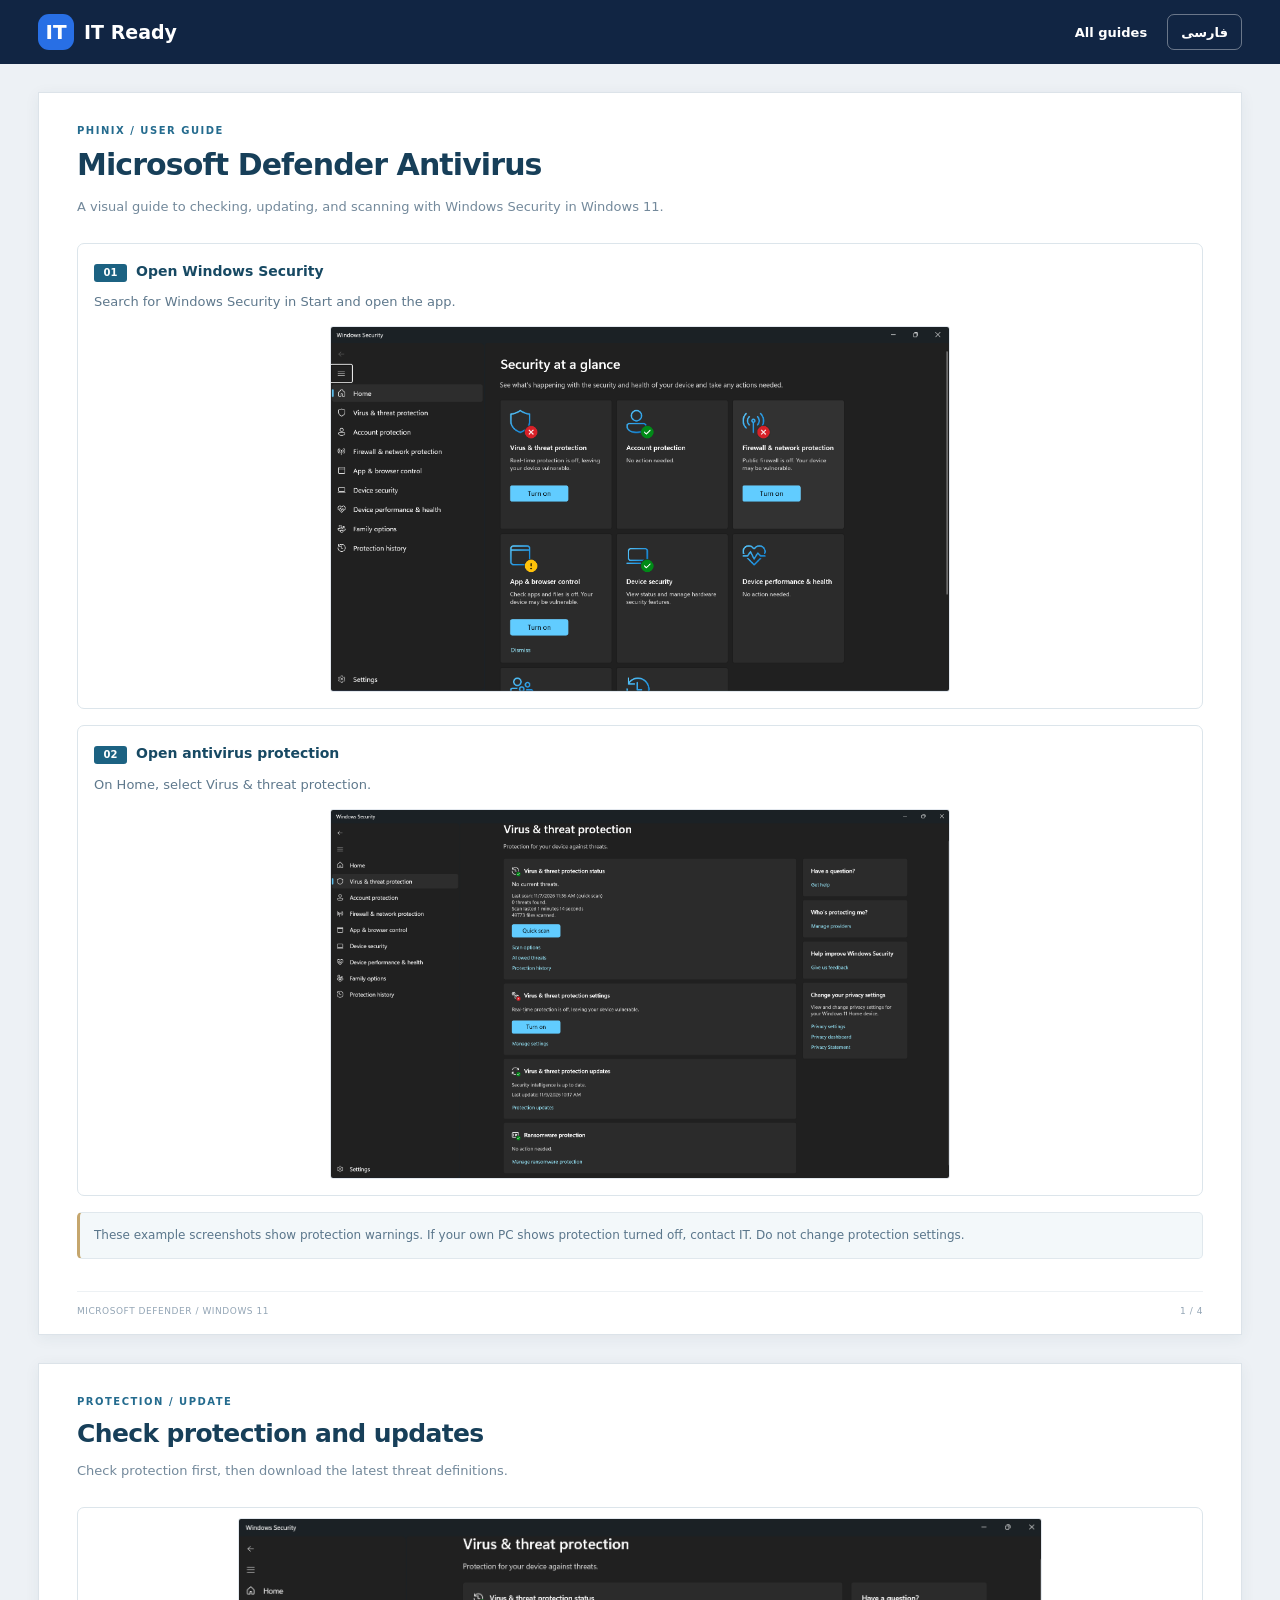
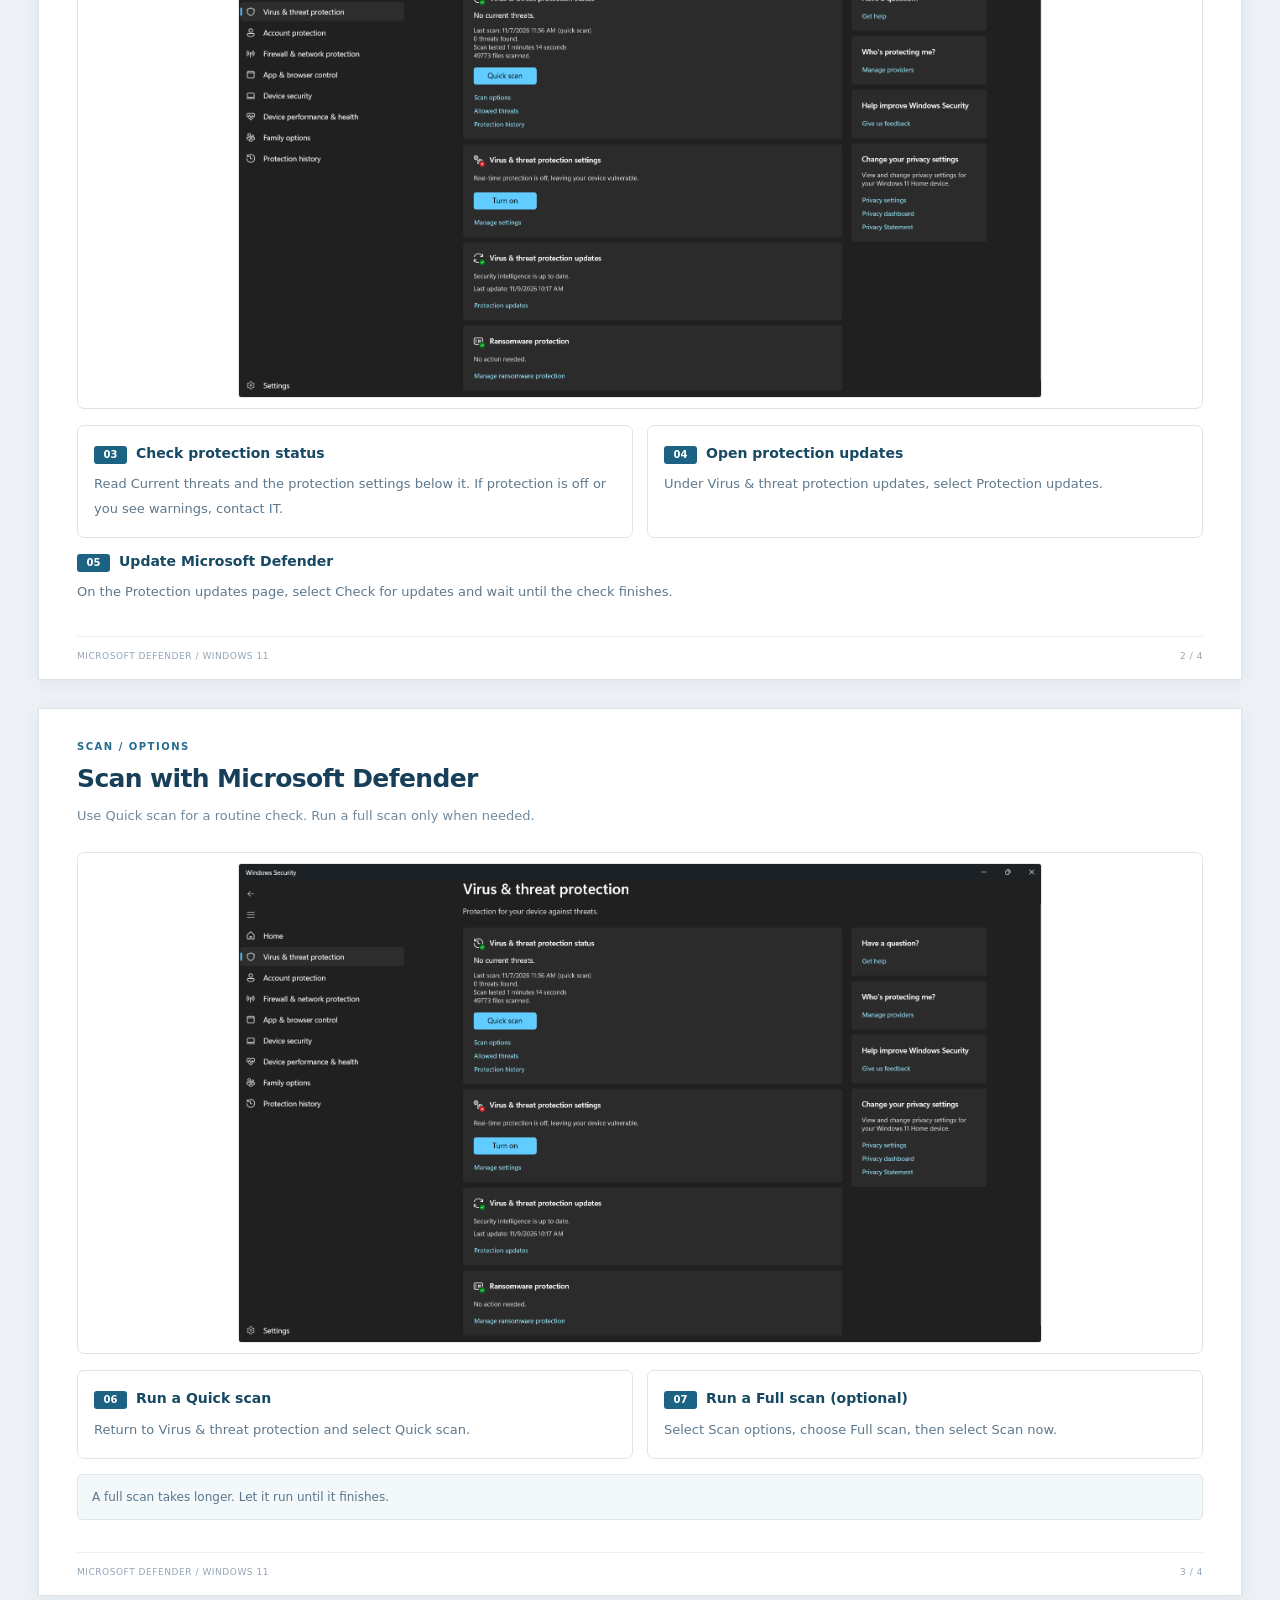
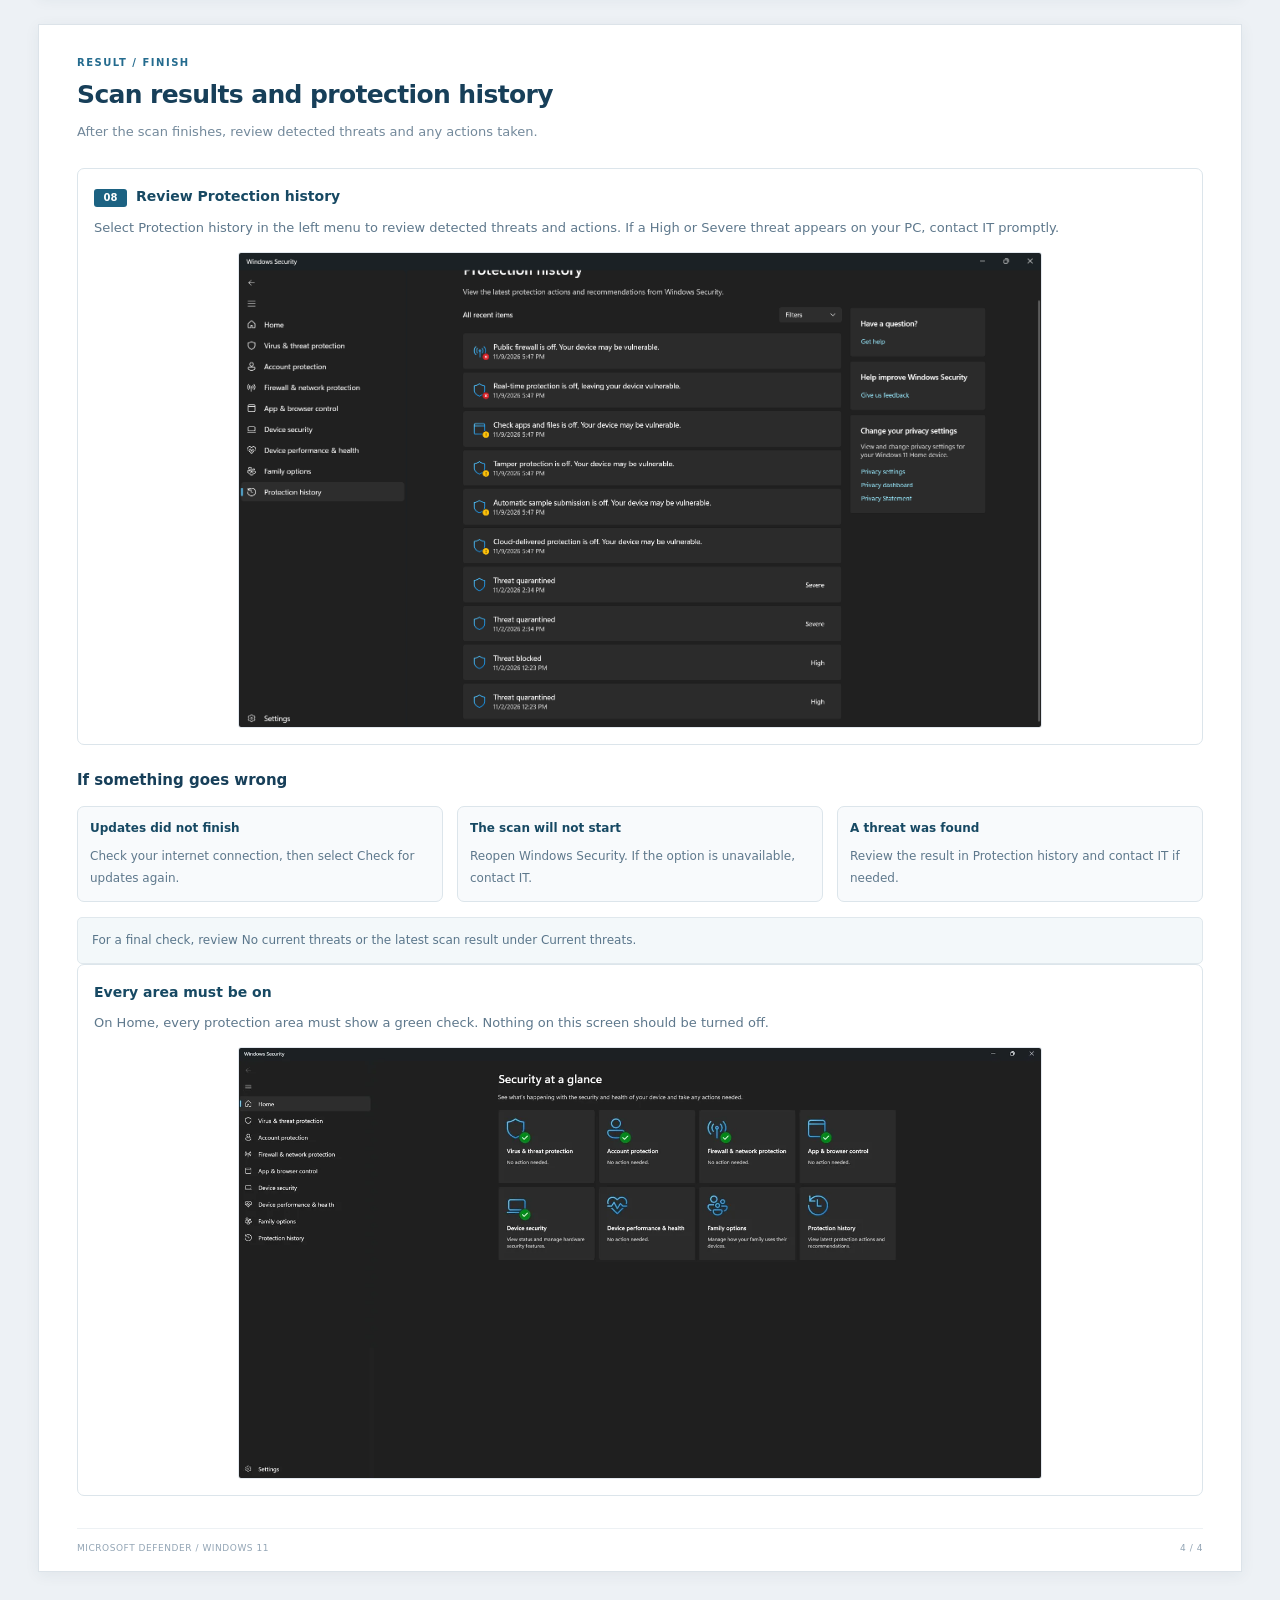
==== commit 228ab3bb: "Add the green Home screenshot to the end of the antivirus guide." ====
--- a/defender.html
+++ b/defender.html
@@ -6,6 +6,6 @@
 <link rel="stylesheet" href="./reading-guide.css?v=20261110-width">
 <script src="./reading-guide.js?v=20261110-width" defer></script></head>
 <body><header class="site-top"><div class="top-inner">
-<a class="brand" href="./?v=20261110-width" aria-label="IT Ready — All guides"><span class="brand-icon" aria-hidden="true">IT</span><span>IT Ready</span></a>
-<nav aria-label="Guide navigation"><a class="all-guides" href="./?v=20261110-width" data-en="All guides" data-fa="همه راهنماها">All guides</a><button type="button" id="localeBtn" aria-label="Switch to Farsi">فارسی</button></nav>
-</div></header><main class="document defender"><article class="paper" aria-labelledby="page-1"><div class="paper-content"><div class="page-heading"><p class="eyebrow" dir="ltr">PHINIX / USER GUIDE</p><h1 class="" data-en="Microsoft Defender Antivirus" data-fa="راهنمای Microsoft Defender Antivirus" id="page-1">Microsoft Defender Antivirus</h1><p class="subtitle" data-en="A visual guide to checking, updating, and scanning with Windows Security in Windows 11." data-fa="آموزش تصویری بررسی، به‌روزرسانی و اسکن آنتی‌ویروس در Windows 11" >A visual guide to checking, updating, and scanning with Windows Security in Windows 11.</p></div><section class="panel "><div class="step-heading"><span class="number">01</span><h3 class="" data-en="Open Windows Security" data-fa="باز کردن Windows Security" >Open Windows Security</h3></div><p class="" data-en="Search for Windows Security in Start and open the app." data-fa="در منوی Start عبارت Windows Security را جست‌وجو و برنامه را باز کنید." >Search for Windows Security in Start and open the app.</p><figure class=""><img src="./guide-images/defender-0.webp" width="1915" height="1129" alt="Windows Security home in dark mode" data-alt-en="Windows Security home in dark mode" data-alt-fa="صفحه اصلی Windows Security در حالت تیره" decoding="async"></figure></section><section class="panel "><div class="step-heading"><span class="number">02</span><h3 class="" data-en="Open antivirus protection" data-fa="ورود به بخش آنتی‌ویروس" >Open antivirus protection</h3></div><p class="" data-en="On Home, select Virus &amp; threat protection." data-fa="در صفحه اصلی روی Virus &amp; threat protection کلیک کنید." >On Home, select Virus &amp; threat protection.</p><figure class=""><img src="./guide-images/defender-1.webp" width="1911" height="1140" alt="Virus &amp; threat protection in dark mode" data-alt-en="Virus &amp; threat protection in dark mode" data-alt-fa="بخش Virus &amp; threat protection در حالت تیره" decoding="async"></figure></section><p class="note caution" data-en="These example screenshots show protection warnings. If your own PC shows protection turned off, contact IT. Do not change protection settings." data-fa="این تصاویر نمونه، هشدارهای حفاظتی را نشان می‌دهند. اگر حفاظت دستگاه شما خاموش است، با IT تماس بگیرید. تنظیمات حفاظت را تغییر ندهید." >These example screenshots show protection warnings. If your own PC shows protection turned off, contact IT. Do not change protection settings.</p></div><footer class="paper-footer"><span dir="ltr">MICROSOFT DEFENDER / WINDOWS 11</span><span dir="ltr">1 / 4</span></footer></article><article class="paper" aria-labelledby="page-2"><div class="paper-content"><div class="page-heading"><p class="eyebrow" dir="ltr">PROTECTION / UPDATE</p><h2 class="" data-en="Check protection and updates" data-fa="بررسی وضعیت و به‌روزرسانی" id="page-2">Check protection and updates</h2><p class="subtitle" data-en="Check protection first, then download the latest threat definitions." data-fa="ابتدا وضعیت حفاظت را بررسی کرده و سپس آخرین اطلاعات شناسایی تهدیدها را دریافت کنید." >Check protection first, then download the latest threat definitions.</p></div><section class="panel shared-photo"><figure class=""><img src="./guide-images/defender-1.webp" width="1911" height="1140" alt="Current threats and Protection updates on the antivirus page" data-alt-en="Current threats and Protection updates on the antivirus page" data-alt-fa="Current threats و Protection updates در صفحه آنتی‌ویروس" decoding="async"></figure></section><div class="grid cols-2 "><section class="panel "><div class="step-heading"><span class="number">03</span><h3 class="" data-en="Check protection status" data-fa="بررسی وضعیت حفاظت" >Check protection status</h3></div><p class="" data-en="Read Current threats and the protection settings below it. If protection is off or you see warnings, contact IT." data-fa="در بخش Current threats وضعیت دستگاه و تنظیمات حفاظت زیر آن را بررسی کنید. اگر حفاظت خاموش است یا هشدار می‌بینید، با IT تماس بگیرید." >Read Current threats and the protection settings below it. If protection is off or you see warnings, contact IT.</p></section><section class="panel "><div class="step-heading"><span class="number">04</span><h3 class="" data-en="Open protection updates" data-fa="باز کردن به‌روزرسانی‌ها" >Open protection updates</h3></div><p class="" data-en="Under Virus &amp; threat protection updates, select Protection updates." data-fa="در بخش Virus &amp; threat protection updates روی Protection updates کلیک کنید." >Under Virus &amp; threat protection updates, select Protection updates.</p></section></div><section class="panel text-only"><div class="step-heading"><span class="number">05</span><h3 class="" data-en="Update Microsoft Defender" data-fa="به‌روزرسانی Microsoft Defender" >Update Microsoft Defender</h3></div><p class="" data-en="On the Protection updates page, select Check for updates and wait until the check finishes." data-fa="در صفحه Protection updates روی Check for updates کلیک کنید و تا پایان بررسی به‌روزرسانی منتظر بمانید." >On the Protection updates page, select Check for updates and wait until the check finishes.</p></section></div><footer class="paper-footer"><span dir="ltr">MICROSOFT DEFENDER / WINDOWS 11</span><span dir="ltr">2 / 4</span></footer></article><article class="paper" aria-labelledby="page-3"><div class="paper-content"><div class="page-heading"><p class="eyebrow" dir="ltr">SCAN / OPTIONS</p><h2 class="" data-en="Scan with Microsoft Defender" data-fa="اسکن سیستم با Microsoft Defender" id="page-3">Scan with Microsoft Defender</h2><p class="subtitle" data-en="Use Quick scan for a routine check. Run a full scan only when needed." data-fa="برای بررسی معمول از Quick scan استفاده کنید. اسکن کامل فقط در صورت نیاز انجام می‌شود." >Use Quick scan for a routine check. Run a full scan only when needed.</p></div><section class="panel shared-photo"><figure class=""><img src="./guide-images/defender-1.webp" width="1911" height="1140" alt="Quick scan button and Scan options link in dark mode" data-alt-en="Quick scan button and Scan options link in dark mode" data-alt-fa="دکمه Quick scan و پیوند Scan options در حالت تیره" decoding="async"></figure></section><div class="grid cols-2 "><section class="panel "><div class="step-heading"><span class="number">06</span><h3 class="" data-en="Run a Quick scan" data-fa="اجرای Quick scan" >Run a Quick scan</h3></div><p class="" data-en="Return to Virus &amp; threat protection and select Quick scan." data-fa="به صفحه Virus &amp; threat protection برگردید و روی Quick scan کلیک کنید." >Return to Virus &amp; threat protection and select Quick scan.</p></section><section class="panel "><div class="step-heading"><span class="number">07</span><h3 class="" data-en="Run a Full scan (optional)" data-fa="اجرای Full scan (اختیاری)" >Run a Full scan (optional)</h3></div><p class="" data-en="Select Scan options, choose Full scan, then select Scan now." data-fa="روی Scan options کلیک کنید، Full scan را انتخاب کرده و سپس Scan now را بزنید." >Select Scan options, choose Full scan, then select Scan now.</p></section></div><p class="note" data-en="A full scan takes longer. Let it run until it finishes." data-fa="اسکن کامل زمان بیشتری می‌برد؛ اجازه دهید عملیات تا پایان اجرا شود." >A full scan takes longer. Let it run until it finishes.</p></div><footer class="paper-footer"><span dir="ltr">MICROSOFT DEFENDER / WINDOWS 11</span><span dir="ltr">3 / 4</span></footer></article><article class="paper" aria-labelledby="page-4"><div class="paper-content"><div class="page-heading"><p class="eyebrow" dir="ltr">RESULT / FINISH</p><h2 class="" data-en="Scan results and protection history" data-fa="نتیجه اسکن و سابقه حفاظت" id="page-4">Scan results and protection history</h2><p class="subtitle" data-en="After the scan finishes, review detected threats and any actions taken." data-fa="پس از پایان اسکن، وضعیت شناسایی تهدیدها را بررسی کنید." >After the scan finishes, review detected threats and any actions taken.</p></div><section class="panel "><div class="step-heading"><span class="number">08</span><h3 class="" data-en="Review Protection history" data-fa="بررسی Protection history" >Review Protection history</h3></div><p class="" data-en="Select Protection history in the left menu to review detected threats and actions. If a High or Severe threat appears on your PC, contact IT promptly." data-fa="از منوی سمت چپ روی Protection history کلیک کنید و سوابق شناسایی و اقدامات انجام‌شده را ببینید. اگر تهدید High یا Severe روی دستگاه شما ظاهر شد، سریعاً با IT تماس بگیرید." >Select Protection history in the left menu to review detected threats and actions. If a High or Severe threat appears on your PC, contact IT promptly.</p><figure class=""><img src="./guide-images/defender-12.webp" width="1917" height="1133" alt="Protection history in dark mode" data-alt-en="Protection history in dark mode" data-alt-fa="سابقه حفاظت در حالت تیره" decoding="async"></figure></section><h3 class="section-title" data-en="If something goes wrong" data-fa="اگر مشکلی مشاهده کردید" >If something goes wrong</h3><div class="grid cols-3 mini-panels no-numbers"><section class="panel "><div class="step-heading"><span class="number">00</span><h3 class="" data-en="Updates did not finish" data-fa="به‌روزرسانی انجام نشد" >Updates did not finish</h3></div><p class="" data-en="Check your internet connection, then select Check for updates again." data-fa="اینترنت را بررسی کنید و دوباره Check for updates را بزنید." >Check your internet connection, then select Check for updates again.</p></section><section class="panel "><div class="step-heading"><span class="number">00</span><h3 class="" data-en="The scan will not start" data-fa="اسکن شروع نمی‌شود" >The scan will not start</h3></div><p class="" data-en="Reopen Windows Security. If the option is unavailable, contact IT." data-fa="برنامه را دوباره باز کنید. اگر گزینه غیرفعال است، با IT تماس بگیرید." >Reopen Windows Security. If the option is unavailable, contact IT.</p></section><section class="panel "><div class="step-heading"><span class="number">00</span><h3 class="" data-en="A threat was found" data-fa="تهدید شناسایی شد" >A threat was found</h3></div><p class="" data-en="Review the result in Protection history and contact IT if needed." data-fa="نتیجه را در Protection history بررسی و در صورت نیاز به IT اطلاع دهید." >Review the result in Protection history and contact IT if needed.</p></section></div><p class="note" data-en="For a final check, review No current threats or the latest scan result under Current threats." data-fa="برای بررسی نهایی، وضعیت No current threats یا نتیجه آخرین اسکن را در بخش Current threats مشاهده کنید." >For a final check, review No current threats or the latest scan result under Current threats.</p></div><footer class="paper-footer"><span dir="ltr">MICROSOFT DEFENDER / WINDOWS 11</span><span dir="ltr">4 / 4</span></footer></article></main></body></html>+<a class="brand" href="./" aria-label="IT Ready — All guides"><span class="brand-icon" aria-hidden="true">IT</span><span>IT Ready</span></a>
+<nav aria-label="Guide navigation"><a class="all-guides" href="./" data-en="All guides" data-fa="همه راهنماها">All guides</a><button type="button" id="localeBtn" aria-label="Switch to Farsi">فارسی</button></nav>
+</div></header><main class="document defender"><article class="paper" aria-labelledby="page-1"><div class="paper-content"><div class="page-heading"><p class="eyebrow" dir="ltr">PHINIX / USER GUIDE</p><h1 class="" data-en="Microsoft Defender Antivirus" data-fa="راهنمای Microsoft Defender Antivirus" id="page-1">Microsoft Defender Antivirus</h1><p class="subtitle" data-en="A visual guide to checking, updating, and scanning with Windows Security in Windows 11." data-fa="آموزش تصویری بررسی، به‌روزرسانی و اسکن آنتی‌ویروس در Windows 11" >A visual guide to checking, updating, and scanning with Windows Security in Windows 11.</p></div><section class="panel "><div class="step-heading"><span class="number">01</span><h3 class="" data-en="Open Windows Security" data-fa="باز کردن Windows Security" >Open Windows Security</h3></div><p class="" data-en="Search for Windows Security in Start and open the app." data-fa="در منوی Start عبارت Windows Security را جست‌وجو و برنامه را باز کنید." >Search for Windows Security in Start and open the app.</p><figure class=""><img src="./guide-images/defender-0.webp" width="1915" height="1129" alt="Windows Security home in dark mode" data-alt-en="Windows Security home in dark mode" data-alt-fa="صفحه اصلی Windows Security در حالت تیره" decoding="async"></figure></section><section class="panel "><div class="step-heading"><span class="number">02</span><h3 class="" data-en="Open antivirus protection" data-fa="ورود به بخش آنتی‌ویروس" >Open antivirus protection</h3></div><p class="" data-en="On Home, select Virus &amp; threat protection." data-fa="در صفحه اصلی روی Virus &amp; threat protection کلیک کنید." >On Home, select Virus &amp; threat protection.</p><figure class=""><img src="./guide-images/defender-1.webp" width="1911" height="1140" alt="Virus &amp; threat protection in dark mode" data-alt-en="Virus &amp; threat protection in dark mode" data-alt-fa="بخش Virus &amp; threat protection در حالت تیره" decoding="async"></figure></section><p class="note caution" data-en="These example screenshots show protection warnings. If your own PC shows protection turned off, contact IT. Do not change protection settings." data-fa="این تصاویر نمونه، هشدارهای حفاظتی را نشان می‌دهند. اگر حفاظت دستگاه شما خاموش است، با IT تماس بگیرید. تنظیمات حفاظت را تغییر ندهید." >These example screenshots show protection warnings. If your own PC shows protection turned off, contact IT. Do not change protection settings.</p></div><footer class="paper-footer"><span dir="ltr">MICROSOFT DEFENDER / WINDOWS 11</span><span dir="ltr">1 / 4</span></footer></article><article class="paper" aria-labelledby="page-2"><div class="paper-content"><div class="page-heading"><p class="eyebrow" dir="ltr">PROTECTION / UPDATE</p><h2 class="" data-en="Check protection and updates" data-fa="بررسی وضعیت و به‌روزرسانی" id="page-2">Check protection and updates</h2><p class="subtitle" data-en="Check protection first, then download the latest threat definitions." data-fa="ابتدا وضعیت حفاظت را بررسی کرده و سپس آخرین اطلاعات شناسایی تهدیدها را دریافت کنید." >Check protection first, then download the latest threat definitions.</p></div><section class="panel shared-photo"><figure class=""><img src="./guide-images/defender-1.webp" width="1911" height="1140" alt="Current threats and Protection updates on the antivirus page" data-alt-en="Current threats and Protection updates on the antivirus page" data-alt-fa="Current threats و Protection updates در صفحه آنتی‌ویروس" decoding="async"></figure></section><div class="grid cols-2 "><section class="panel "><div class="step-heading"><span class="number">03</span><h3 class="" data-en="Check protection status" data-fa="بررسی وضعیت حفاظت" >Check protection status</h3></div><p class="" data-en="Read Current threats and the protection settings below it. If protection is off or you see warnings, contact IT." data-fa="در بخش Current threats وضعیت دستگاه و تنظیمات حفاظت زیر آن را بررسی کنید. اگر حفاظت خاموش است یا هشدار می‌بینید، با IT تماس بگیرید." >Read Current threats and the protection settings below it. If protection is off or you see warnings, contact IT.</p></section><section class="panel "><div class="step-heading"><span class="number">04</span><h3 class="" data-en="Open protection updates" data-fa="باز کردن به‌روزرسانی‌ها" >Open protection updates</h3></div><p class="" data-en="Under Virus &amp; threat protection updates, select Protection updates." data-fa="در بخش Virus &amp; threat protection updates روی Protection updates کلیک کنید." >Under Virus &amp; threat protection updates, select Protection updates.</p></section></div><section class="panel text-only"><div class="step-heading"><span class="number">05</span><h3 class="" data-en="Update Microsoft Defender" data-fa="به‌روزرسانی Microsoft Defender" >Update Microsoft Defender</h3></div><p class="" data-en="On the Protection updates page, select Check for updates and wait until the check finishes." data-fa="در صفحه Protection updates روی Check for updates کلیک کنید و تا پایان بررسی به‌روزرسانی منتظر بمانید." >On the Protection updates page, select Check for updates and wait until the check finishes.</p></section></div><footer class="paper-footer"><span dir="ltr">MICROSOFT DEFENDER / WINDOWS 11</span><span dir="ltr">2 / 4</span></footer></article><article class="paper" aria-labelledby="page-3"><div class="paper-content"><div class="page-heading"><p class="eyebrow" dir="ltr">SCAN / OPTIONS</p><h2 class="" data-en="Scan with Microsoft Defender" data-fa="اسکن سیستم با Microsoft Defender" id="page-3">Scan with Microsoft Defender</h2><p class="subtitle" data-en="Use Quick scan for a routine check. Run a full scan only when needed." data-fa="برای بررسی معمول از Quick scan استفاده کنید. اسکن کامل فقط در صورت نیاز انجام می‌شود." >Use Quick scan for a routine check. Run a full scan only when needed.</p></div><section class="panel shared-photo"><figure class=""><img src="./guide-images/defender-1.webp" width="1911" height="1140" alt="Quick scan button and Scan options link in dark mode" data-alt-en="Quick scan button and Scan options link in dark mode" data-alt-fa="دکمه Quick scan و پیوند Scan options در حالت تیره" decoding="async"></figure></section><div class="grid cols-2 "><section class="panel "><div class="step-heading"><span class="number">06</span><h3 class="" data-en="Run a Quick scan" data-fa="اجرای Quick scan" >Run a Quick scan</h3></div><p class="" data-en="Return to Virus &amp; threat protection and select Quick scan." data-fa="به صفحه Virus &amp; threat protection برگردید و روی Quick scan کلیک کنید." >Return to Virus &amp; threat protection and select Quick scan.</p></section><section class="panel "><div class="step-heading"><span class="number">07</span><h3 class="" data-en="Run a Full scan (optional)" data-fa="اجرای Full scan (اختیاری)" >Run a Full scan (optional)</h3></div><p class="" data-en="Select Scan options, choose Full scan, then select Scan now." data-fa="روی Scan options کلیک کنید، Full scan را انتخاب کرده و سپس Scan now را بزنید." >Select Scan options, choose Full scan, then select Scan now.</p></section></div><p class="note" data-en="A full scan takes longer. Let it run until it finishes." data-fa="اسکن کامل زمان بیشتری می‌برد؛ اجازه دهید عملیات تا پایان اجرا شود." >A full scan takes longer. Let it run until it finishes.</p></div><footer class="paper-footer"><span dir="ltr">MICROSOFT DEFENDER / WINDOWS 11</span><span dir="ltr">3 / 4</span></footer></article><article class="paper" aria-labelledby="page-4"><div class="paper-content"><div class="page-heading"><p class="eyebrow" dir="ltr">RESULT / FINISH</p><h2 class="" data-en="Scan results and protection history" data-fa="نتیجه اسکن و سابقه حفاظت" id="page-4">Scan results and protection history</h2><p class="subtitle" data-en="After the scan finishes, review detected threats and any actions taken." data-fa="پس از پایان اسکن، وضعیت شناسایی تهدیدها را بررسی کنید." >After the scan finishes, review detected threats and any actions taken.</p></div><section class="panel "><div class="step-heading"><span class="number">08</span><h3 class="" data-en="Review Protection history" data-fa="بررسی Protection history" >Review Protection history</h3></div><p class="" data-en="Select Protection history in the left menu to review detected threats and actions. If a High or Severe threat appears on your PC, contact IT promptly." data-fa="از منوی سمت چپ روی Protection history کلیک کنید و سوابق شناسایی و اقدامات انجام‌شده را ببینید. اگر تهدید High یا Severe روی دستگاه شما ظاهر شد، سریعاً با IT تماس بگیرید." >Select Protection history in the left menu to review detected threats and actions. If a High or Severe threat appears on your PC, contact IT promptly.</p><figure class=""><img src="./guide-images/defender-12.webp" width="1917" height="1133" alt="Protection history in dark mode" data-alt-en="Protection history in dark mode" data-alt-fa="سابقه حفاظت در حالت تیره" decoding="async"></figure></section><h3 class="section-title" data-en="If something goes wrong" data-fa="اگر مشکلی مشاهده کردید" >If something goes wrong</h3><div class="grid cols-3 mini-panels no-numbers"><section class="panel "><div class="step-heading"><span class="number">00</span><h3 class="" data-en="Updates did not finish" data-fa="به‌روزرسانی انجام نشد" >Updates did not finish</h3></div><p class="" data-en="Check your internet connection, then select Check for updates again." data-fa="اینترنت را بررسی کنید و دوباره Check for updates را بزنید." >Check your internet connection, then select Check for updates again.</p></section><section class="panel "><div class="step-heading"><span class="number">00</span><h3 class="" data-en="The scan will not start" data-fa="اسکن شروع نمی‌شود" >The scan will not start</h3></div><p class="" data-en="Reopen Windows Security. If the option is unavailable, contact IT." data-fa="برنامه را دوباره باز کنید. اگر گزینه غیرفعال است، با IT تماس بگیرید." >Reopen Windows Security. If the option is unavailable, contact IT.</p></section><section class="panel "><div class="step-heading"><span class="number">00</span><h3 class="" data-en="A threat was found" data-fa="تهدید شناسایی شد" >A threat was found</h3></div><p class="" data-en="Review the result in Protection history and contact IT if needed." data-fa="نتیجه را در Protection history بررسی و در صورت نیاز به IT اطلاع دهید." >Review the result in Protection history and contact IT if needed.</p></section></div><p class="note" data-en="For a final check, review No current threats or the latest scan result under Current threats." data-fa="برای بررسی نهایی، وضعیت No current threats یا نتیجه آخرین اسکن را در بخش Current threats مشاهده کنید." >For a final check, review No current threats or the latest scan result under Current threats.</p><section class="panel "><div class="step-heading"><h3 class="" data-en="Every area must be on" data-fa="همه بخش‌ها باید روشن باشند">Every area must be on</h3></div><p class="" data-en="On Home, every protection area must show a green check. Nothing on this screen should be turned off." data-fa="در صفحه Home همه بخش‌های حفاظتی باید علامت سبز داشته باشند و هیچ موردی خاموش نباشد.">On Home, every protection area must show a green check. Nothing on this screen should be turned off.</p><figure class=""><img src="./guide-images/defender-home-green.webp" width="1500" height="804" alt="Windows Security Home with every area showing a green check" data-alt-en="Windows Security Home with every area showing a green check" data-alt-fa="صفحه Home در Windows Security که همه بخش‌ها علامت سبز دارند" decoding="async"></figure></section></div><footer class="paper-footer"><span dir="ltr">MICROSOFT DEFENDER / WINDOWS 11</span><span dir="ltr">4 / 4</span></footer></article></main></body></html>
